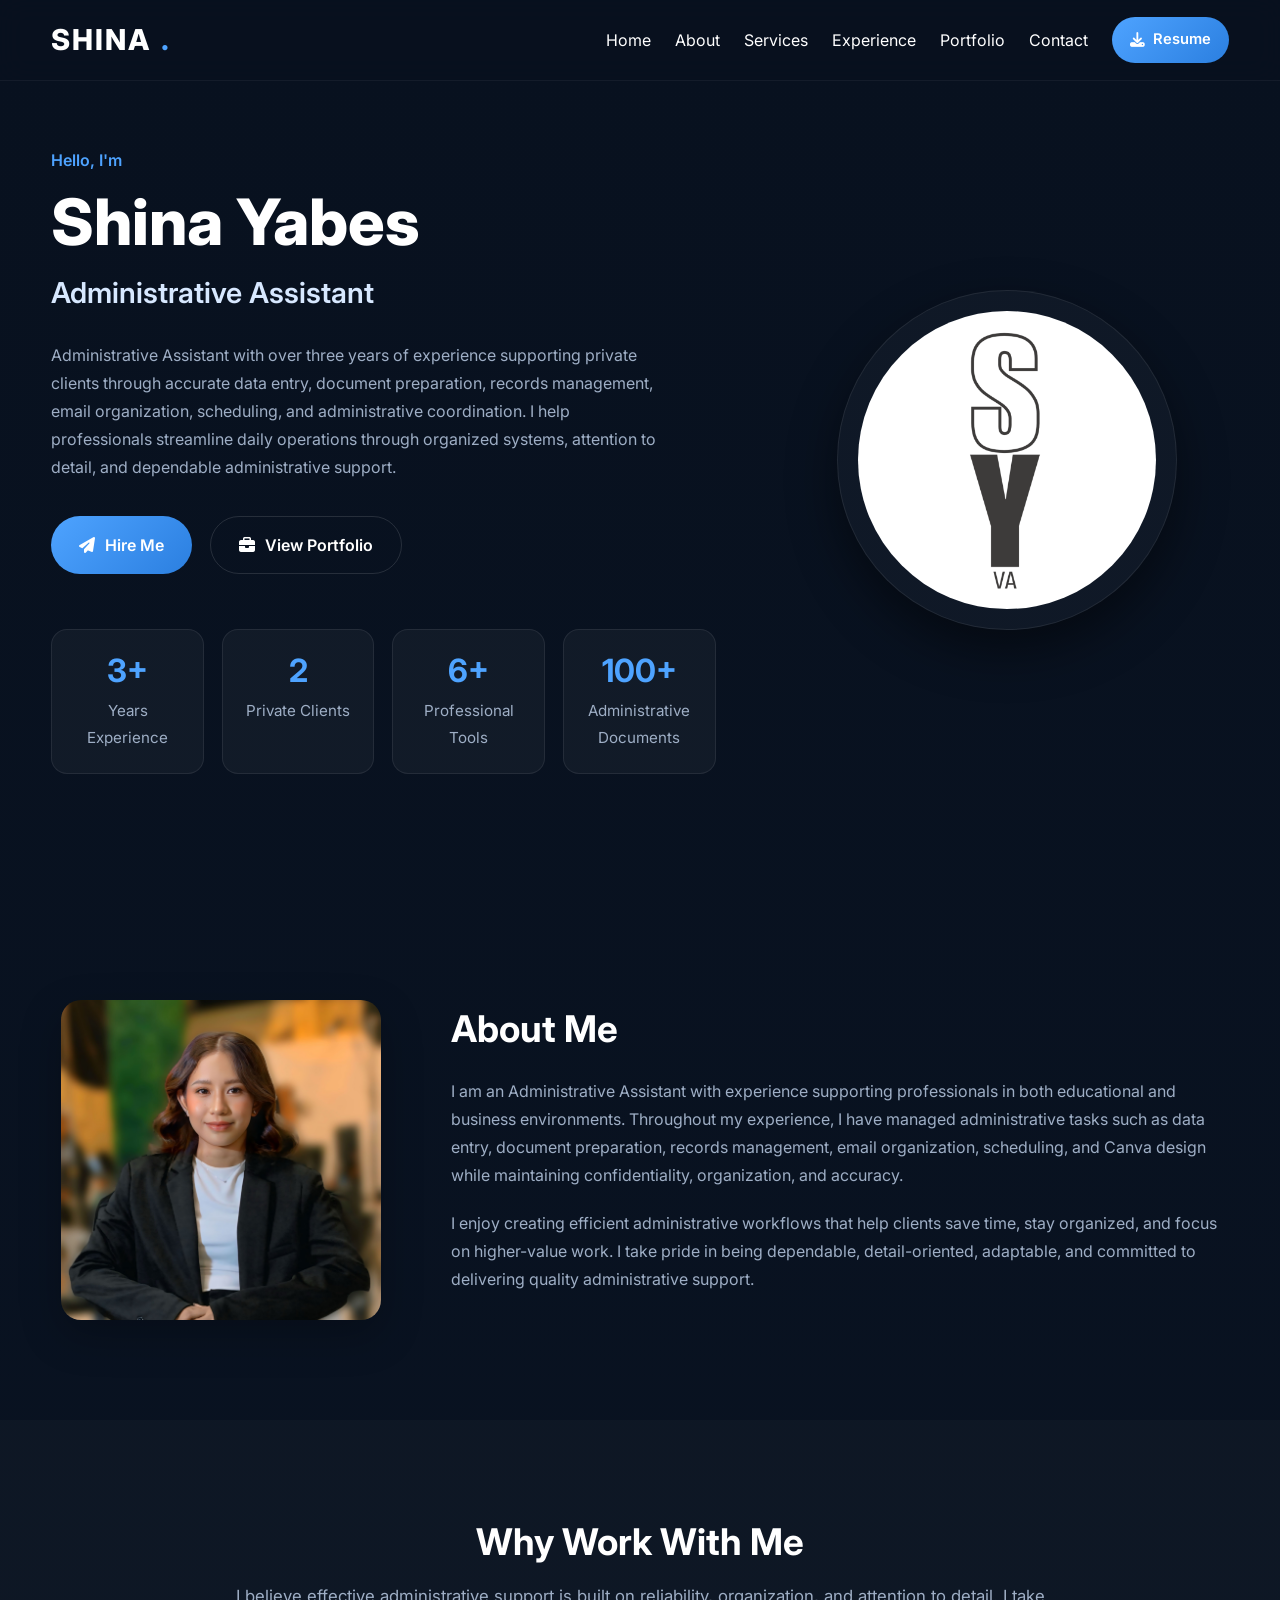
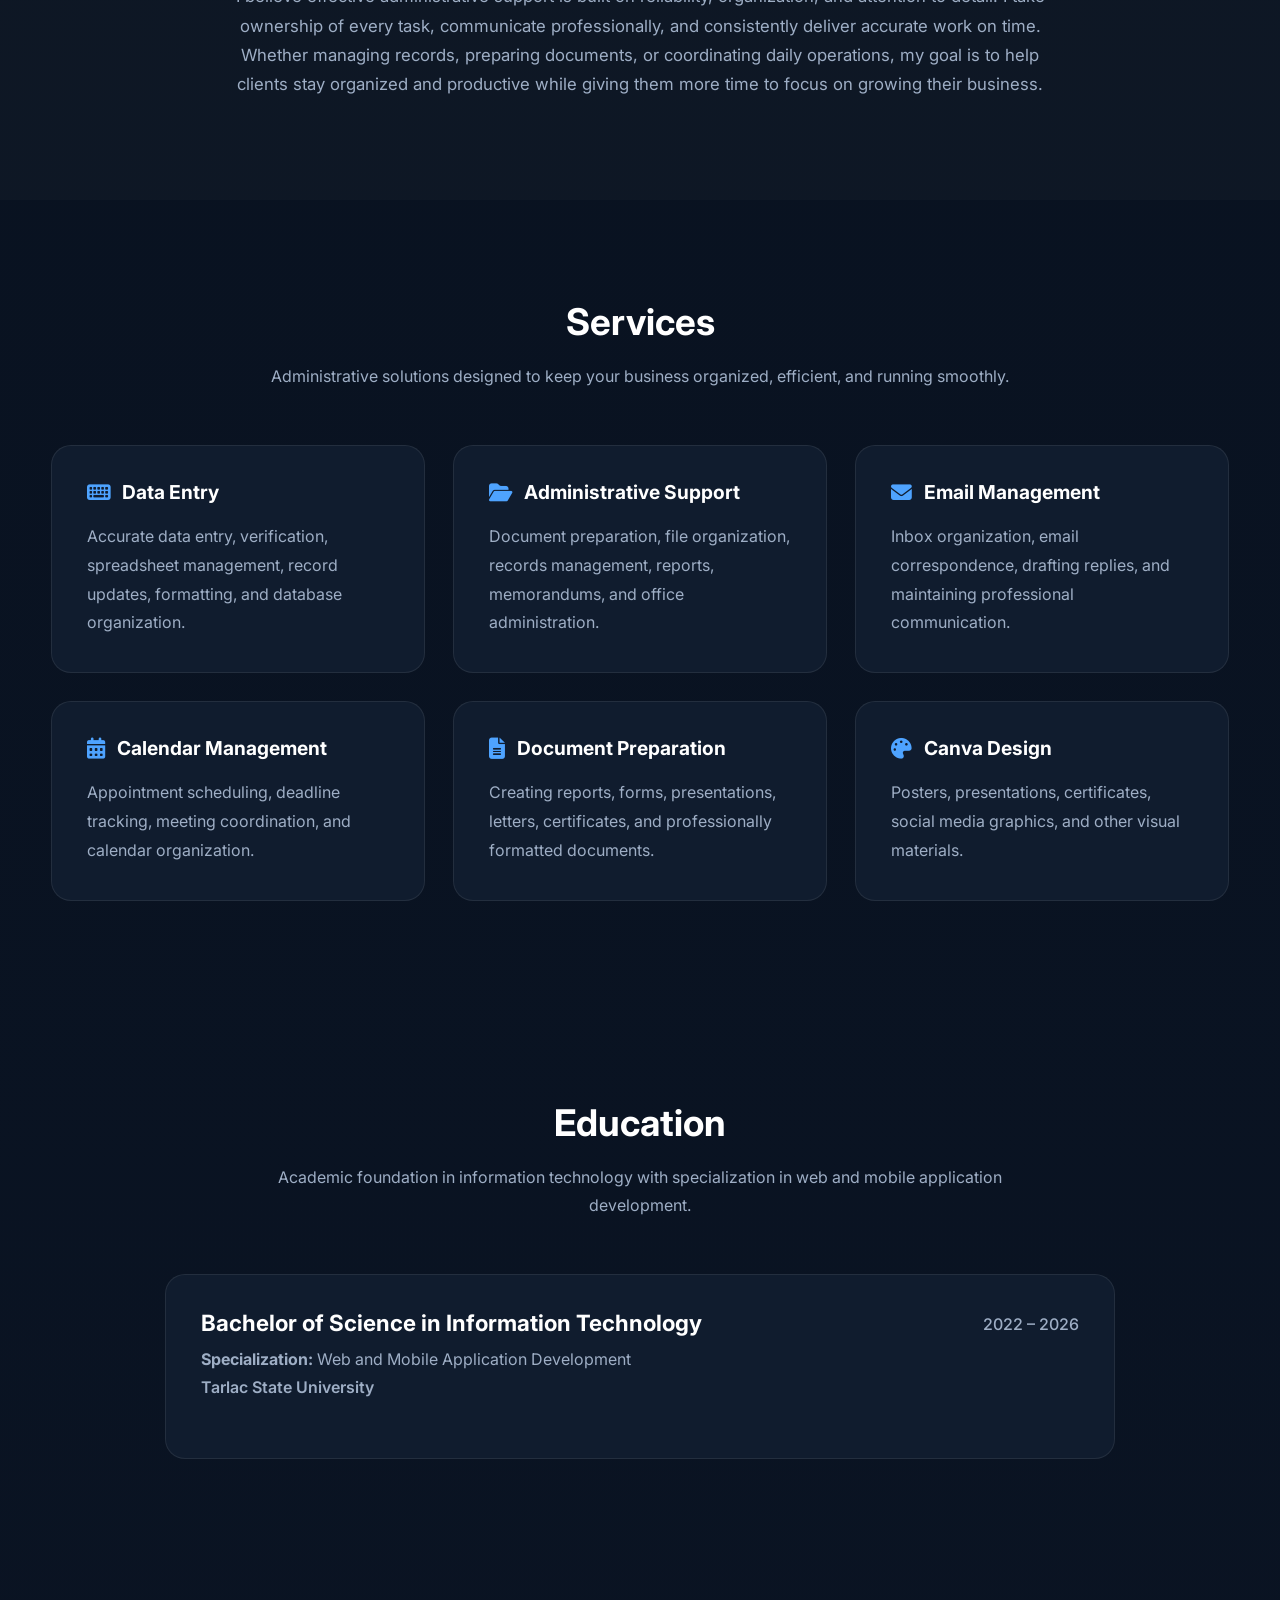
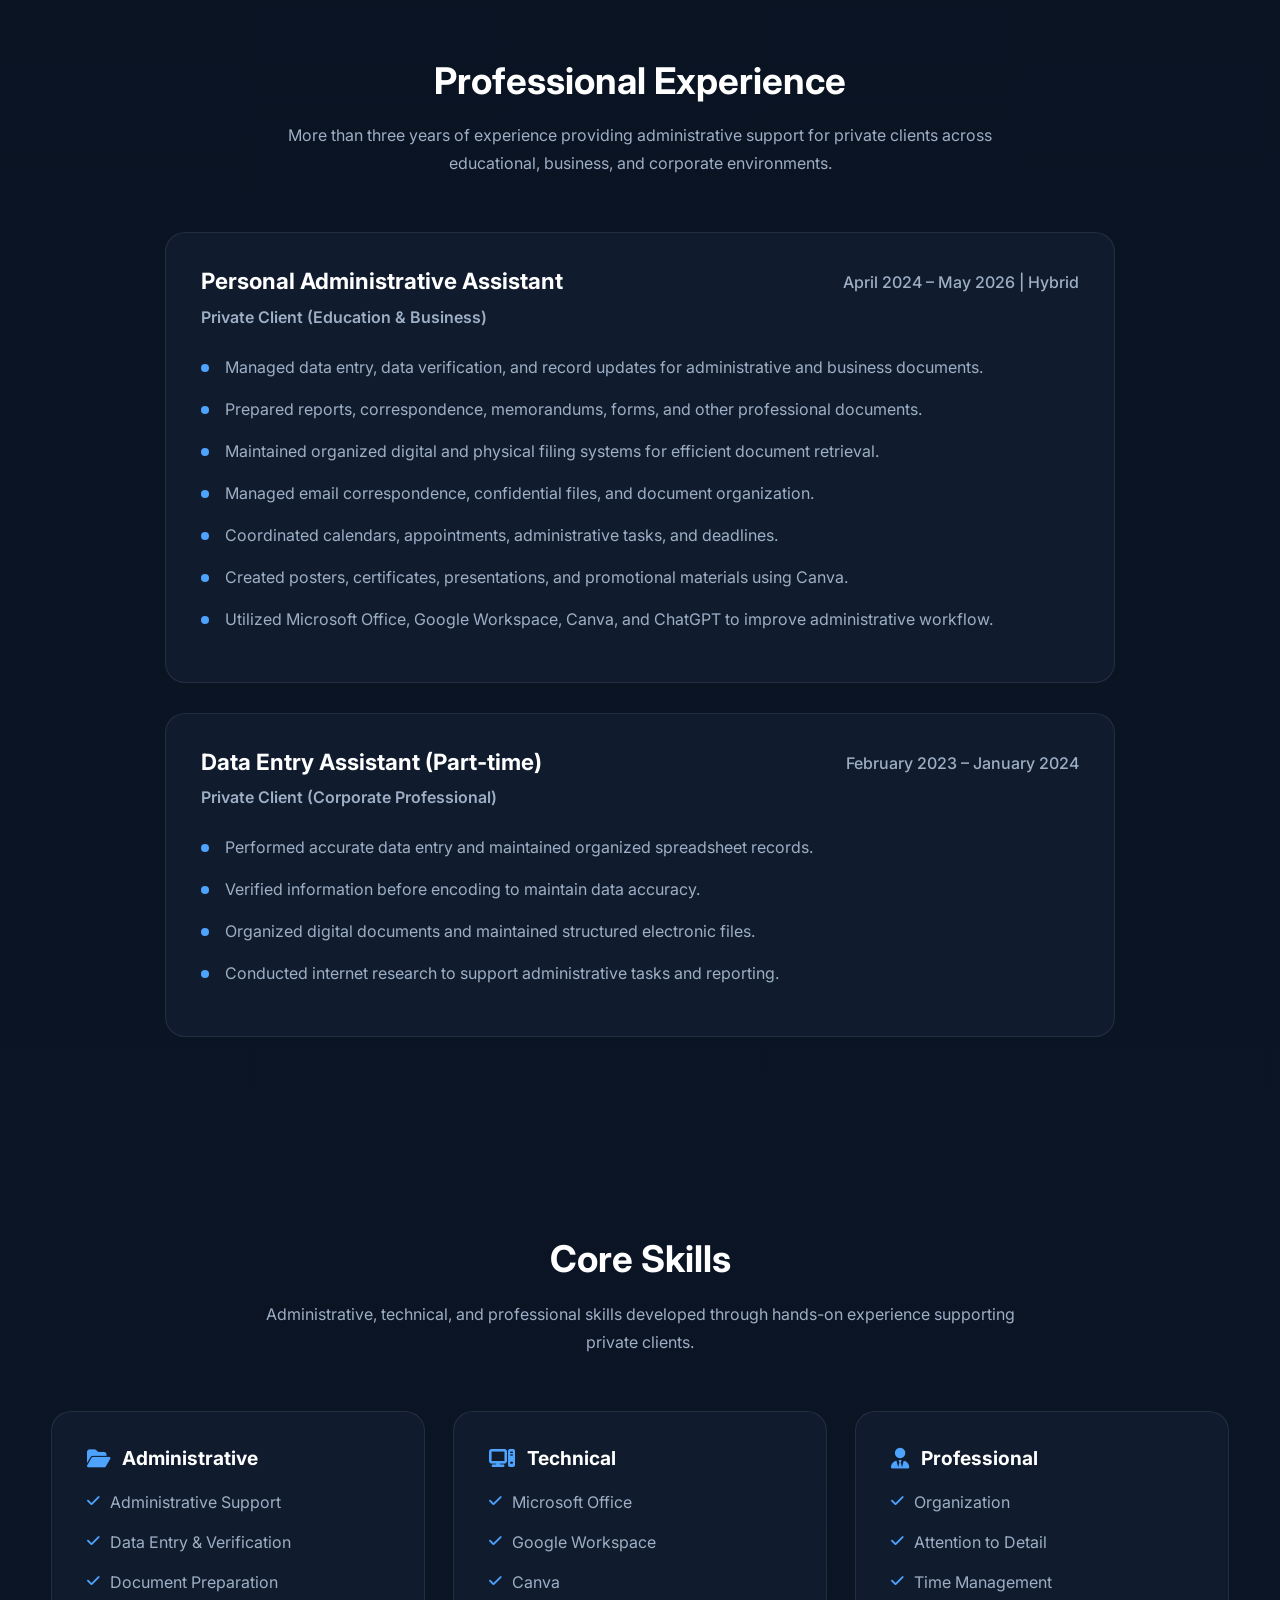
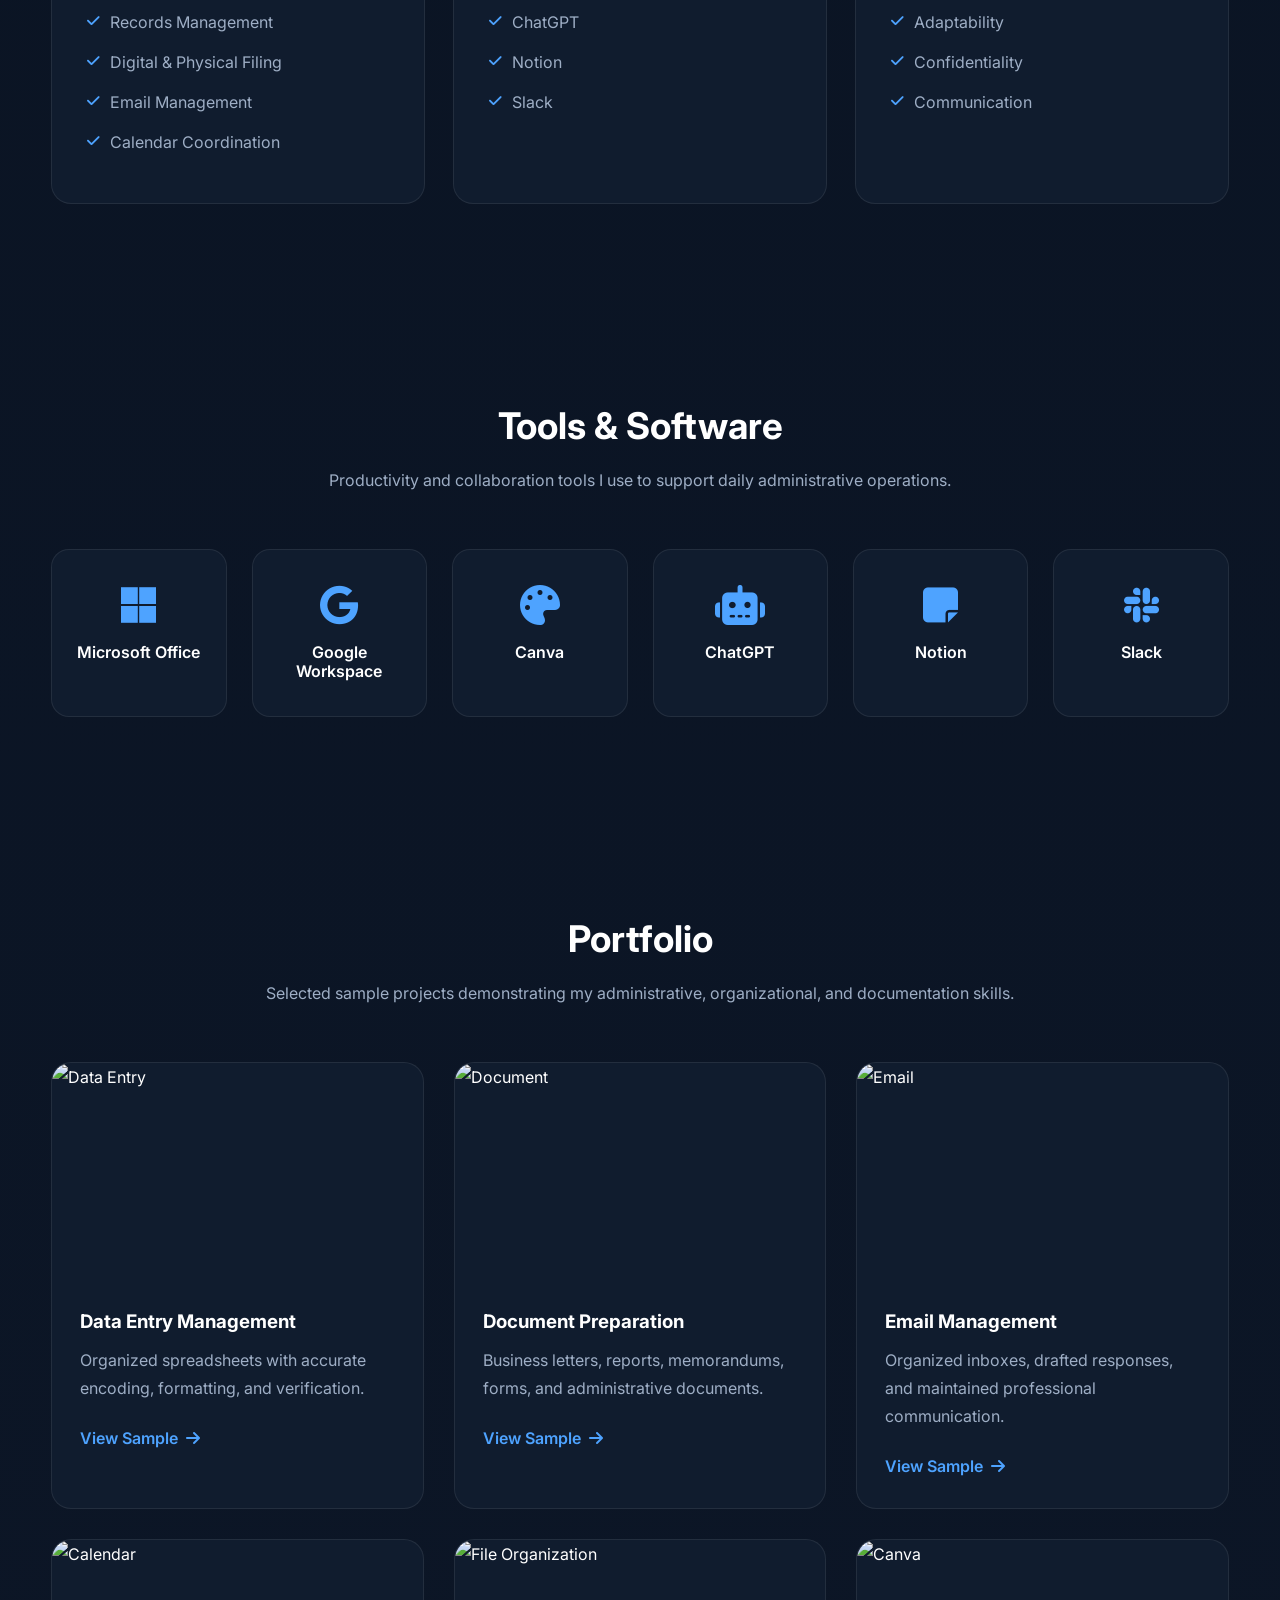
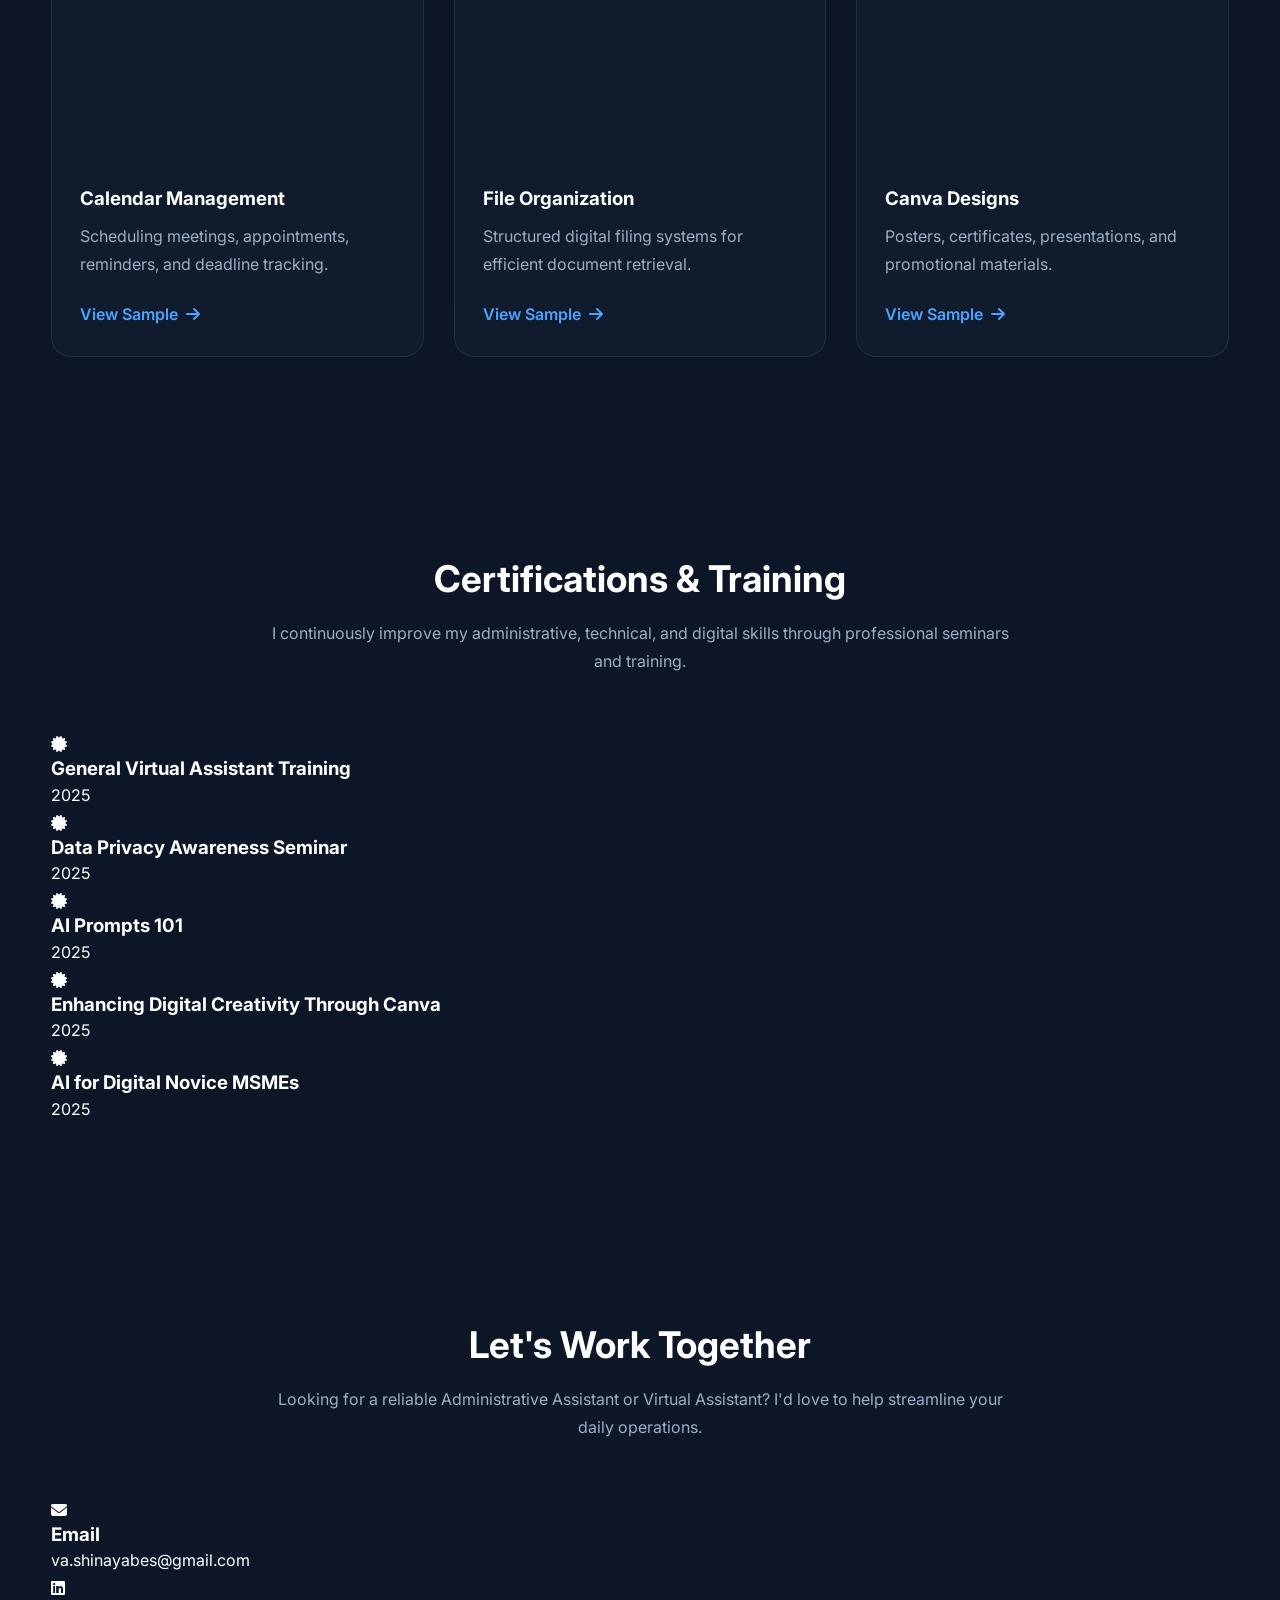
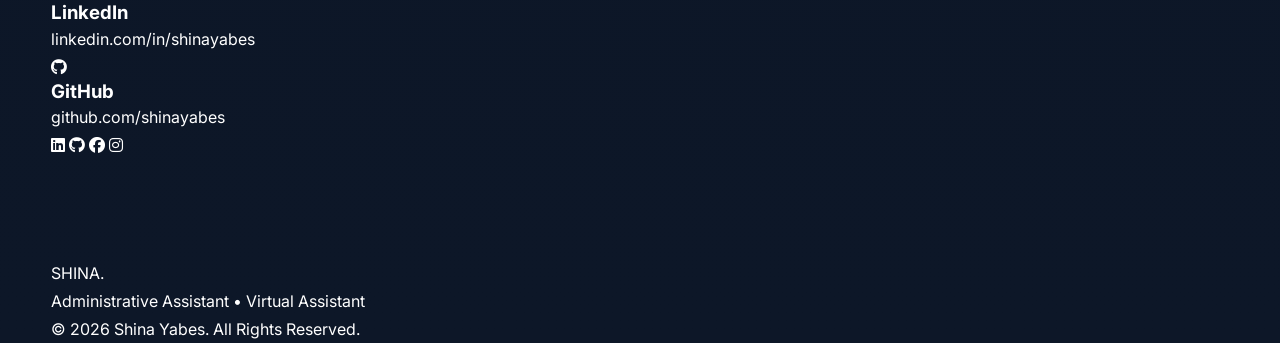
==== index.html @ aafbdff3 "Update index.html" ====
<!DOCTYPE html>
<html lang="en">

<head>

    <!--=================================
    META
    ==================================-->

    <meta charset="UTF-8">
    <meta name="viewport" content="width=device-width, initial-scale=1.0">

    <title>Shina Yabes | Virtual Assistant</title>

    <meta name="description"
        content="Professional Administrative Assistant and Virtual Assistant specializing in administrative support, data entry, document management, and office coordination.">

    <meta name="author" content="Shina Yabes">

    <meta name="keywords"
        content="Virtual Assistant, Administrative Assistant, Data Entry, Portfolio, Philippines">

    <!--=================================
    OPEN GRAPH
    ==================================-->

    <meta property="og:title" content="Shina Yabes | Administrative Assistant">
    <meta property="og:description" content="Professional Administrative Assistant Portfolio">
    <meta property="og:image" content="assets/images/Profile_Photo.JPG">
    <meta property="og:type" content="website">

    <!--=================================
    FAVICON
    ==================================-->

    <link rel="icon" type="image/png" href="assets/images/Logo.png">

    <!--=================================
    FONT AWESOME
    ==================================-->

    <link rel="stylesheet"
        href="https://cdnjs.cloudflare.com/ajax/libs/font-awesome/6.6.0/css/all.min.css">

    <!--=================================
    CSS
    ==================================-->

    <link rel="stylesheet" href="css/style.css">

</head>

<body>

    <!--=================================
    PRELOADER
    ==================================-->

    <div id="preloader"></div>

    <!--=================================
    SCROLL PROGRESS BAR
    ==================================-->

    <div id="progressBar"></div>

    <!--=================================
    HEADER
    ==================================-->

    <header>

        <nav>

<div class="logo">
    SHINA<span>.</span>
</div>

            <div class="nav-links">

                <a href="#home">Home</a>
                <a href="#about">About</a>
                <a href="#services">Services</a>
                <a href="#experience">Experience</a>
                <a href="#portfolio">Portfolio</a>
                <a href="#contact">Contact</a>

                <a href="assets/resume/Shina_Yabes_Resume.pdf"
               download
               class="resume-btn">

                <i class="fa-solid fa-download"></i>
                Resume

                </a>

            </div>

        </nav>

    </header>

    <!--=================================
    MAIN
    ==================================-->

    <main>

        <!--=================================
        HOME
        ==================================-->

        <section id="home" class="hero">

            <div class="container">

                <div class="hero-grid">

                    <div class="hero-content">

                        <p class="hero-intro">
                            Hello, I'm
                        </p>

                        <h1>Shina Yabes</h1>

                        <h3>

                            <span id="typing">

                            General Virtual Assistant

                            </span>

                        </h3>

                        <p class="hero-description">
                            Administrative Assistant with over three years of experience supporting private clients through accurate data entry, document preparation, records management, email organization, scheduling, and administrative coordination. I help professionals streamline daily operations through organized systems, attention to detail, and dependable administrative support.
                        </p>

                        <div class="hero-buttons">

                            <a href="#contact" class="btn btn-primary">
                                <i class="fa-solid fa-paper-plane"></i>
                                Hire Me
                            </a>

                            <a href="#portfolio" class="btn btn-outline">
                                <i class="fa-solid fa-briefcase"></i>
                                View Portfolio
                            </a>

                        </div>

                        <!--=================================
                        HERO STATS
                        ==================================-->

                        <div class="quick-facts mt-3">

                            <div class="fact">
                                <h2>3+</h2>
                                <p>Years Experience</p>
                            </div>

                            <div class="fact">
                                <h2>2</h2>
                                <p>Private Clients</p>
                            </div>

                            <div class="fact">
                                <h2>6+</h2>
                                <p>Professional Tools</p>
                            </div>

                            <div class="fact">
                                <h2>100+</h2>
                                <p>Administrative Documents</p>
                            </div>

                        </div>

                    </div>

                    <div class="hero-image">

                        <img
                        src="assets/images/Logo.png"
                        alt="Shina Logo">

                    </div>

                </div>

            </div>

        </section>

<!--=================================
ABOUT
==================================-->

<section id="about">

    <div class="container">

        <div class="about-grid">

            <div class="about-photo">
                <img src="assets/images/Portfolio_Photo.JPG" alt="Shina Profile">
            </div>

            <div class="about-content">

                <h2>About Me</h2>

                <p>
                    I am an Administrative Assistant with experience supporting professionals in both educational and business environments. Throughout my experience, I have managed administrative tasks such as data entry, document preparation, records management, email organization, scheduling, and Canva design while maintaining confidentiality, organization, and accuracy.
                </p>

                <p>
                    I enjoy creating efficient administrative workflows that help clients save time, stay organized, and focus on higher-value work. I take pride in being dependable, detail-oriented, adaptable, and committed to delivering quality administrative support.
                </p>

            </div>

        </div>

    </div>

</section>

<!--=================================
WHY HIRE ME
==================================-->

<section class="why-hire">

    <div class="container">

        <h2>Why Work With Me</h2>

        <div class="why-content">

            <p>
                I believe effective administrative support is built on reliability, organization, and attention to detail. I take ownership of every task, communicate professionally, and consistently deliver accurate work on time. Whether managing records, preparing documents, or coordinating daily operations, my goal is to help clients stay organized and productive while giving them more time to focus on growing their business.
            </p>

        </div>

    </div>

</section>

<!--=================================
SERVICES
==================================-->

<section id="services">

    <div class="container">

        <h2>Services</h2>

        <p class="section-description">
            Administrative solutions designed to keep your business organized, efficient, and running smoothly.
        </p>

        <div class="skills-grid">

            <article class="skill-card">
                <h3><i class="fa-solid fa-keyboard"></i> Data Entry</h3>
                <p>Accurate data entry, verification, spreadsheet management, record updates, formatting, and database organization.</p>
            </article>

            <article class="skill-card">
                <h3><i class="fa-solid fa-folder-open"></i> Administrative Support</h3>
                <p>Document preparation, file organization, records management, reports, memorandums, and office administration.</p>
            </article>

            <article class="skill-card">
                <h3><i class="fa-solid fa-envelope"></i> Email Management</h3>
                <p>Inbox organization, email correspondence, drafting replies, and maintaining professional communication.</p>
            </article>

            <article class="skill-card">
                <h3><i class="fa-solid fa-calendar-days"></i> Calendar Management</h3>
                <p>Appointment scheduling, deadline tracking, meeting coordination, and calendar organization.</p>
            </article>

            <article class="skill-card">
                <h3><i class="fa-solid fa-file-lines"></i> Document Preparation</h3>
                <p>Creating reports, forms, presentations, letters, certificates, and professionally formatted documents.</p>
            </article>

            <article class="skill-card">
                <h3><i class="fa-solid fa-palette"></i> Canva Design</h3>
                <p>Posters, presentations, certificates, social media graphics, and other visual materials.</p>
            </article>

        </div>

    </div>

</section>

<!--=================================
EDUCATION
==================================-->

<section id="education">

    <div class="container">

        <h2>Education</h2>

        <p class="section-description">
            Academic foundation in information technology with specialization in web and mobile application development.
        </p>

        <div class="timeline">

            <article class="timeline-card">

                <div class="timeline-header">

                    <div>

                        <h3>Bachelor of Science in Information Technology</h3>

                        <p><strong>Specialization:</strong> Web and Mobile Application Development</p>

                        <p class="company">Tarlac State University</p>

                    </div>

                    <span class="date">2022 – 2026</span>

                </div>

            </article>

        </div>

    </div>

</section>

<!--=================================
EXPERIENCE
==================================-->

<section id="experience">

    <div class="container">

        <h2>Professional Experience</h2>

        <p class="section-description">
            More than three years of experience providing administrative support for private clients across educational, business, and corporate environments.
        </p>

        <div class="timeline">

            <article class="timeline-card">

                <div class="timeline-header">

                    <div>
                        <h3>Personal Administrative Assistant</h3>
                        <p class="company">Private Client (Education & Business)</p>
                    </div>

                    <span class="date">April 2024 – May 2026 | Hybrid</span>

                </div>

                <ul>
                    <li>Managed data entry, data verification, and record updates for administrative and business documents.</li>
                    <li>Prepared reports, correspondence, memorandums, forms, and other professional documents.</li>
                    <li>Maintained organized digital and physical filing systems for efficient document retrieval.</li>
                    <li>Managed email correspondence, confidential files, and document organization.</li>
                    <li>Coordinated calendars, appointments, administrative tasks, and deadlines.</li>
                    <li>Created posters, certificates, presentations, and promotional materials using Canva.</li>
                    <li>Utilized Microsoft Office, Google Workspace, Canva, and ChatGPT to improve administrative workflow.</li>
                </ul>

            </article>

            <article class="timeline-card">

                <div class="timeline-header">

                    <div>
                        <h3>Data Entry Assistant (Part-time)</h3>
                        <p class="company">Private Client (Corporate Professional)</p>
                    </div>

                    <span class="date">February 2023 – January 2024</span>

                </div>

                <ul>
                    <li>Performed accurate data entry and maintained organized spreadsheet records.</li>
                    <li>Verified information before encoding to maintain data accuracy.</li>
                    <li>Organized digital documents and maintained structured electronic files.</li>
                    <li>Conducted internet research to support administrative tasks and reporting.</li>
                </ul>

            </article>

        </div>

    </div>

</section>

<!--=================================
CORE SKILLS
==================================-->

<section id="skills">

    <div class="container">

        <h2>Core Skills</h2>

        <p class="section-description">
            Administrative, technical, and professional skills developed through hands-on experience supporting private clients.
        </p>

        <div class="skills-grid">

            <article class="skill-card">

                <h3><i class="fa-solid fa-folder-open"></i> Administrative</h3>

                <ul>
                    <li><i class="fa-solid fa-check"></i> Administrative Support</li>
                    <li><i class="fa-solid fa-check"></i> Data Entry & Verification</li>
                    <li><i class="fa-solid fa-check"></i> Document Preparation</li>
                    <li><i class="fa-solid fa-check"></i> Records Management</li>
                    <li><i class="fa-solid fa-check"></i> Digital & Physical Filing</li>
                    <li><i class="fa-solid fa-check"></i> Email Management</li>
                    <li><i class="fa-solid fa-check"></i> Calendar Coordination</li>
                </ul>

            </article>

            <article class="skill-card">

                <h3><i class="fa-solid fa-computer"></i> Technical</h3>

                <ul>
                    <li><i class="fa-solid fa-check"></i> Microsoft Office</li>
                    <li><i class="fa-solid fa-check"></i> Google Workspace</li>
                    <li><i class="fa-solid fa-check"></i> Canva</li>
                    <li><i class="fa-solid fa-check"></i> ChatGPT</li>
                    <li><i class="fa-solid fa-check"></i> Notion</li>
                    <li><i class="fa-solid fa-check"></i> Slack</li>
                </ul>

            </article>

            <article class="skill-card">

                <h3><i class="fa-solid fa-user-tie"></i> Professional</h3>

                <ul>
                    <li><i class="fa-solid fa-check"></i> Organization</li>
                    <li><i class="fa-solid fa-check"></i> Attention to Detail</li>
                    <li><i class="fa-solid fa-check"></i> Time Management</li>
                    <li><i class="fa-solid fa-check"></i> Adaptability</li>
                    <li><i class="fa-solid fa-check"></i> Confidentiality</li>
                    <li><i class="fa-solid fa-check"></i> Communication</li>
                </ul>

            </article>

        </div>

    </div>

</section>

<!--=================================
TOOLS
==================================-->

<section id="tools">

    <div class="container">

        <h2>Tools & Software</h2>

        <p class="section-description">
            Productivity and collaboration tools I use to support daily administrative operations.
        </p>

        <div class="tools-grid">

            <div class="tool">
                <i class="fa-brands fa-microsoft"></i>
                <h4>Microsoft Office</h4>
            </div>

            <div class="tool">
                <i class="fa-brands fa-google"></i>
                <h4>Google Workspace</h4>
            </div>

            <div class="tool">
                <i class="fa-solid fa-palette"></i>
                <h4>Canva</h4>
            </div>

            <div class="tool">
                <i class="fa-solid fa-robot"></i>
                <h4>ChatGPT</h4>
            </div>

            <div class="tool">
                <i class="fa-solid fa-note-sticky"></i>
                <h4>Notion</h4>
            </div>

            <div class="tool">
                <i class="fa-brands fa-slack"></i>
                <h4>Slack</h4>
            </div>

        </div>

    </div>

</section>

<!--=================================
PORTFOLIO
==================================-->

<section id="portfolio">

    <div class="container">

        <h2>Portfolio</h2>

        <p class="section-description">
            Selected sample projects demonstrating my administrative, organizational, and documentation skills.
        </p>

        <div class="portfolio-grid">

            <article class="portfolio-card">

                <div class="portfolio-image">
                    <img src="assets/portfolio/data-entry.jpg" alt="Data Entry">
                </div>

                <div class="portfolio-content">
                    <h3>Data Entry Management</h3>
                    <p>Organized spreadsheets with accurate encoding, formatting, and verification.</p>

                    <a href="#">
                        View Sample
                        <i class="fa-solid fa-arrow-right"></i>
                    </a>
                </div>

            </article>

            <article class="portfolio-card">

                <div class="portfolio-image">
                    <img src="assets/portfolio/document.jpg" alt="Document">
                </div>

                <div class="portfolio-content">
                    <h3>Document Preparation</h3>
                    <p>Business letters, reports, memorandums, forms, and administrative documents.</p>

                    <a href="#">
                        View Sample
                        <i class="fa-solid fa-arrow-right"></i>
                    </a>
                </div>

            </article>

            <article class="portfolio-card">

                <div class="portfolio-image">
                    <img src="assets/portfolio/email.jpg" alt="Email">
                </div>

                <div class="portfolio-content">
                    <h3>Email Management</h3>
                    <p>Organized inboxes, drafted responses, and maintained professional communication.</p>

                    <a href="#">
                        View Sample
                        <i class="fa-solid fa-arrow-right"></i>
                    </a>
                </div>

            </article>

            <article class="portfolio-card">

                <div class="portfolio-image">
                    <img src="assets/portfolio/calendar.jpg" alt="Calendar">
                </div>

                <div class="portfolio-content">
                    <h3>Calendar Management</h3>
                    <p>Scheduling meetings, appointments, reminders, and deadline tracking.</p>

                    <a href="#">
                        View Sample
                        <i class="fa-solid fa-arrow-right"></i>
                    </a>
                </div>

            </article>

            <article class="portfolio-card">

                <div class="portfolio-image">
                    <img src="assets/portfolio/files.jpg" alt="File Organization">
                </div>

                <div class="portfolio-content">
                    <h3>File Organization</h3>
                    <p>Structured digital filing systems for efficient document retrieval.</p>

                    <a href="#">
                        View Sample
                        <i class="fa-solid fa-arrow-right"></i>
                    </a>
                </div>

            </article>

            <article class="portfolio-card">

                <div class="portfolio-image">
                    <img src="assets/portfolio/canva.jpg" alt="Canva">
                </div>

                <div class="portfolio-content">
                    <h3>Canva Designs</h3>
                    <p>Posters, certificates, presentations, and promotional materials.</p>

                    <a href="#">
                        View Sample
                        <i class="fa-solid fa-arrow-right"></i>
                    </a>
                </div>

            </article>

        </div>

    </div>

</section>

<!--=================================
CERTIFICATIONS
==================================-->

<section id="certifications">

    <div class="container">

        <h2>Certifications & Training</h2>

        <p class="section-description">
            I continuously improve my administrative, technical, and digital skills through professional seminars and training.
        </p>

        <div class="certificates-grid">

            <div class="certificate-card">
                <i class="fa-solid fa-certificate"></i>
                <h3>General Virtual Assistant Training</h3>
                <span>2025</span>
            </div>

            <div class="certificate-card">
                <i class="fa-solid fa-certificate"></i>
                <h3>Data Privacy Awareness Seminar</h3>
                <span>2025</span>
            </div>

            <div class="certificate-card">
                <i class="fa-solid fa-certificate"></i>
                <h3>AI Prompts 101</h3>
                <span>2025</span>
            </div>

            <div class="certificate-card">
                <i class="fa-solid fa-certificate"></i>
                <h3>Enhancing Digital Creativity Through Canva</h3>
                <span>2025</span>
            </div>

            <div class="certificate-card">
                <i class="fa-solid fa-certificate"></i>
                <h3>AI for Digital Novice MSMEs</h3>
                <span>2025</span>
            </div>

        </div>

    </div>

</section>

<!--=================================
CONTACT
==================================-->

<section id="contact">

    <div class="container">

        <h2>Let's Work Together</h2>

        <p class="section-description">
            Looking for a reliable Administrative Assistant or Virtual Assistant? I'd love to help streamline your daily operations.
        </p>

        <div class="contact-wrapper">

            <div class="contact-card">
                <i class="fa-solid fa-envelope"></i>
                <h3>Email</h3>

                <a href="mailto:va.shinayabes@gmail.com">
                    va.shinayabes@gmail.com
                </a>
            </div>

            <div class="contact-card">
                <i class="fa-brands fa-linkedin"></i>
                <h3>LinkedIn</h3>

                <a href="https://linkedin.com/in/shinayabes" target="_blank">
                    linkedin.com/in/shinayabes
                </a>
            </div>

            <div class="contact-card">
                <i class="fa-brands fa-github"></i>
                <h3>GitHub</h3>

                <a href="https://github.com/shinayabes" target="_blank">
                    github.com/shinayabes
                </a>
            </div>

        </div>

        <div class="social-links">

            <a href="https://linkedin.com/in/shinayabes" target="_blank">
                <i class="fab fa-linkedin"></i>
            </a>

            <a href="https://github.com/shinayabes" target="_blank">
                <i class="fab fa-github"></i>
            </a>

            <a href="https://facebook.com/" target="_blank">
                <i class="fab fa-facebook"></i>
            </a>

            <a href="https://instagram.com/" target="_blank">
                <i class="fab fa-instagram"></i>
            </a>

        </div>

    </div>

</section>

</main>

<!--=================================
BACK TO TOP
==================================-->

<button id="backToTop">
    <i class="fa-solid fa-arrow-up"></i>
</button>

<!--=================================
FOOTER
==================================-->

<footer>

    <div class="container">

        <div class="footer-logo">
            SHINA<span>.</span>
        </div>

        <p>Administrative Assistant • Virtual Assistant</p>

        <p>© 2026 Shina Yabes. All Rights Reserved.</p>

    </div>

</footer>

<!--=================================
JAVASCRIPT
==================================-->

<script src="js/script.js"></script>

</body>
</html>
---- css/style.css ----
/*==================================================
SHINA YABES PORTFOLIO
style.css
==================================================*/

/*==================================================
GOOGLE FONT
==================================================*/

@import url("https://fonts.googleapis.com/css2?family=Inter:wght@300;400;500;600;700;800;900&display=swap");

/*==================================================
ROOT
==================================================*/

:root{
    --bg:#08111f;
    --surface:#101c2e;
    --surface-2:#16253d;

    --primary:#4ea3ff;
    --primary-dark:#2b7fe0;

    --text:#fff;
    --muted:#9eaec5;
    --border:rgba(255,255,255,.08);

    --shadow:0 15px 40px rgba(0,0,0,.25);
    --radius:18px;
    --transition:.35s ease;

    --max-width:1180px;
}

/*==================================================
RESET
==================================================*/

*{
    margin:0;
    padding:0;
    box-sizing:border-box;
}

html{
    scroll-behavior:smooth;
}

body{
    font-family:"Inter",sans-serif;
    background:linear-gradient(180deg,#08111f,#0d1728);
    color:var(--text);
    line-height:1.75;
    overflow-x:hidden;
}

img{
    display:block;
    max-width:100%;
}

a{
    color:inherit;
    text-decoration:none;
}

ul{
    list-style:none;
}

.container{
    width:min(92%,var(--max-width));
    margin:auto;
}

section{
    padding:100px 0;
}

h1,
h2,
h3,
h4{
    line-height:1.2;
}

h2{
    margin-bottom:18px;
    font-size:2.3rem;
    text-align:center;
}

.section-description{
    max-width:760px;
    margin:0 auto 55px;
    color:var(--muted);
    text-align:center;
}

/*==================================================
PRELOADER
==================================================*/

#preloader{
    position:fixed;
    inset:0;
    display:flex;
    justify-content:center;
    align-items:center;
    background:#08111f;
    z-index:9999;
    transition:.5s;
}

#preloader::after{
    content:"";
    width:55px;
    height:55px;
    border:4px solid rgba(255,255,255,.12);
    border-top:4px solid var(--primary);
    border-radius:50%;
    animation:spin .9s linear infinite;
}

@keyframes spin{
    to{
        transform:rotate(360deg);
    }
}

/*==================================================
SCROLL PROGRESS BAR
==================================================*/

#progressBar{
    position:fixed;
    top:0;
    left:0;
    width:0;
    height:4px;
    background:#5db7ff;
    z-index:99999;
}

/*==================================================
HEADER
==================================================*/

header{
    position:fixed;
    top:0;
    width:100%;
    background:rgba(8,17,31,.75);
    backdrop-filter:blur(14px);
    border-bottom:1px solid rgba(255,255,255,.05);
    z-index:1000;
}

nav{
    width:min(92%,1180px);
    height:80px;
    margin:auto;
    display:flex;
    justify-content:space-between;
    align-items:center;
}

/*==============================
LOGO
==============================*/

.logo{
    display:flex;
    align-items:center;
    gap:10px;
    flex-shrink:0;
    font-size:1.8rem;
    font-weight:800;
    letter-spacing:2px;
}

.logo-img{
    display:block;
    width:38px;
    height:38px;
    min-width:38px;
    max-width:38px;
    object-fit:contain;
}

.logo span{
    color:var(--primary);
}

.nav-links{
    display:flex;
    align-items:center;
    gap:24px;
}

}

.nav-links a{
    color:var(--muted);
    font-weight:500;
    transition:var(--transition);
}

.nav-links a:hover{
    color:#fff;
}

/*==============================
NAV RESUME BUTTON
==============================*/

.resume-btn{

    display:flex;

    align-items:center;

    gap:8px;

    padding:10px 18px;

    border-radius:30px;

    background:linear-gradient(135deg,#4ea3ff,#2b7fe0);

    color:#fff;

    font-size:.92rem;

    font-weight:600;

    transition:var(--transition);

}

.resume-btn:hover{

    transform:translateY(-2px);

    box-shadow:0 10px 22px rgba(78,163,255,.25);

}

/*==================================================
BUTTONS
==================================================*/

.btn{
    display:inline-flex;
    align-items:center;
    gap:10px;
    padding:14px 28px;
    border-radius:50px;
    font-weight:600;
    transition:var(--transition);
}

.btn-primary{
    background:linear-gradient(135deg,#4ea3ff,#2b7fe0);
    color:#fff;
}

.btn-primary:hover{
    transform:translateY(-3px);
    box-shadow:0 15px 30px rgba(78,163,255,.35);
}

.btn-outline{
    border:1px solid rgba(255,255,255,.12);
}

.btn-outline:hover{
    background:#fff;
    color:#08111f;
}

/*==================================================
HERO
==================================================*/

.hero{
    min-height:100vh;
    display:flex;
    align-items:center;
    padding-top:120px;
}

.hero-grid{
    display:grid;
    grid-template-columns:1.2fr .8fr;
    gap:70px;
    align-items:center;
}

.hero-intro{
    margin-bottom:10px;
    color:var(--primary);
    font-weight:600;
}

.hero h1{
    margin-bottom:15px;
    font-size:4rem;
    font-weight:800;
}

.hero h3{
    font-size:1.8rem;
    font-weight:600;
    color:#d7e8ff;
    margin-bottom:25px;
    min-height:40px;
}

.hero-description{
    max-width:620px;
    margin-bottom:35px;
    color:var(--muted);
}

.hero-buttons{
    display:flex;
    flex-wrap:wrap;
    gap:18px;
}

/*==================================================
HERO IMAGE
==================================================*/

.hero-image{
    display:flex;
    justify-content:center;
}

.hero-image img{
    width:340px;
    aspect-ratio:1;
    object-fit:contain;
    border-radius:50%;
    padding:20px;
    background:rgba(255,255,255,.03);
    border:1px solid var(--border);
    box-shadow:0 20px 50px rgba(0,0,0,.45);
    transition:var(--transition);
}

.hero-image img:hover{
    transform:translateY(-8px);
}

/*==================================================
HERO STATS
==================================================*/

.quick-facts{
    display:grid;
    grid-template-columns:repeat(4,1fr);
    gap:18px;
    margin-top:55px;
}

.fact{
    padding:22px;
    text-align:center;
    background:rgba(255,255,255,.04);
    border:1px solid var(--border);
    border-radius:16px;
    transition:var(--transition);
}

.fact:hover{
    transform:translateY(-6px);
    border-color:var(--primary);
}

.fact h2{
    margin-bottom:8px;
    font-size:2rem;
    color:var(--primary);
}

.fact p{
    font-size:.95rem;
    color:var(--muted);
}

/*==================================================
ABOUT
==================================================*/

.about-grid{
    display:grid;
    grid-template-columns:340px 1fr;
    gap:60px;
    align-items:center;
}

.about-photo{
    display:flex;
    justify-content:center;
}

.about-photo img{
    width:320px;
    aspect-ratio:1;
    object-fit:cover;
    border-radius:20px;
    box-shadow:var(--shadow);
}

.about-content h2{
    text-align:left;
    margin-bottom:25px;
}

.about-content p{
    margin-bottom:20px;
    color:var(--muted);
}

/*==================================================
WHY HIRE
==================================================*/

.why-hire{
    background:rgba(255,255,255,.02);
}

.why-content{
    max-width:850px;
    margin:auto;
    text-align:center;
}

.why-content p{
    color:var(--muted);
    font-size:1.05rem;
}

/*==================================================
SERVICES
==================================================*/

.skills-grid{
    display:grid;
    grid-template-columns:repeat(3,1fr);
    gap:28px;
}

.skill-card{
    padding:35px;
    background:var(--surface);
    border:1px solid var(--border);
    border-radius:20px;
    transition:var(--transition);
}

.skill-card:hover{
    transform:translateY(-10px);
    border-color:var(--primary);
    box-shadow:var(--shadow);
}

.skill-card h3{
    display:flex;
    align-items:center;
    gap:12px;
    margin-bottom:18px;
    font-size:1.2rem;
}

.skill-card h3 i{
    color:var(--primary);
    font-size:1.3rem;
}

.skill-card p{
    color:var(--muted);
    line-height:1.8;
}

.skill-card ul{
    margin-top:15px;
}

.skill-card li{
    display:flex;
    align-items:center;
    gap:10px;
    margin-bottom:12px;
    color:var(--muted);
}

.skill-card li i{
    color:var(--primary);
    font-size:.9rem;
}

/*==================================================
EDUCATION & EXPERIENCE
==================================================*/

.timeline{
    display:flex;
    flex-direction:column;
    gap:30px;
    max-width:950px;
    margin:auto;
}

.timeline-card{
    padding:35px;
    background:var(--surface);
    border:1px solid var(--border);
    border-radius:20px;
    transition:var(--transition);
}

.timeline-card:hover{
    transform:translateY(-8px);
    border-color:var(--primary);
    box-shadow:var(--shadow);
}

.timeline-header{
    display:flex;
    justify-content:space-between;
    align-items:flex-start;
    flex-wrap:wrap;
    gap:20px;
    margin-bottom:22px;
}

.timeline-header h3{
    margin-bottom:8px;
    font-size:1.4rem;
}

.company{
    color:var(--primary);
    font-weight:600;
}

.date{
    color:var(--muted);
    font-weight:500;
    white-space:nowrap;
}

.timeline-card p{
    color:var(--muted);
}

.timeline-card ul{
    margin-top:20px;
}

.timeline-card li{
    position:relative;
    margin-bottom:14px;
    padding-left:24px;
    color:var(--muted);
}

.timeline-card li::before{
    content:"";
    position:absolute;
    left:0;
    top:11px;
    width:8px;
    height:8px;
    background:var(--primary);
    border-radius:50%;
}

/*==================================================
TOOLS
==================================================*/

.tools-grid{
    display:grid;
    grid-template-columns:repeat(auto-fit,minmax(170px,1fr));
    gap:25px;
}

.tool{
    padding:35px 20px;
    text-align:center;
    background:var(--surface);
    border:1px solid var(--border);
    border-radius:18px;
    transition:var(--transition);
}

.tool:hover{
    transform:translateY(-8px);
    border-color:var(--primary);
    box-shadow:var(--shadow);
}

.tool i{
    margin-bottom:18px;
    font-size:2.5rem;
    color:var(--primary);
}

.tool h4{
    font-size:1rem;
    font-weight:600;
}

/*==================================================
PORTFOLIO
==================================================*/

.portfolio-grid{
    display:grid;
    grid-template-columns:repeat(auto-fit,minmax(320px,1fr));
    gap:30px;
}

.portfolio-card{
    overflow:hidden;
    background:var(--surface);
    border:1px solid var(--border);
    border-radius:20px;
    transition:var(--transition);
}

.portfolio-card:hover{
    transform:translateY(-10px);
    border-color:var(--primary);
    box-shadow:var(--shadow);
}

.portfolio-image{
    height:220px;
    overflow:hidden;
}

.portfolio-image img{
    width:100%;
    height:100%;
    object-fit:cover;
    transition:.6s;
}

.portfolio-card:hover .portfolio-image img{
    transform:scale(1.08);
}

.portfolio-content{
    padding:28px;
}

.portfolio-content h3{
    margin-bottom:12px;
}

.portfolio-content p{
    margin-bottom:22px;
    color:var(--muted);
}

.portfolio-content a{
    display:inline-flex;
    align-items:center;
    gap:8px;
    color:var(--primary);
    font-weight:600;
    transition:var(--transition);
}

.portfolio-content a:hover{
    gap:14px;
}

/*==================================================
SECTION SPACING
==================================================*/

#education,
#experience,
#skills,
#tools,
#portfolio{
    scroll-margin-top:100px;
}
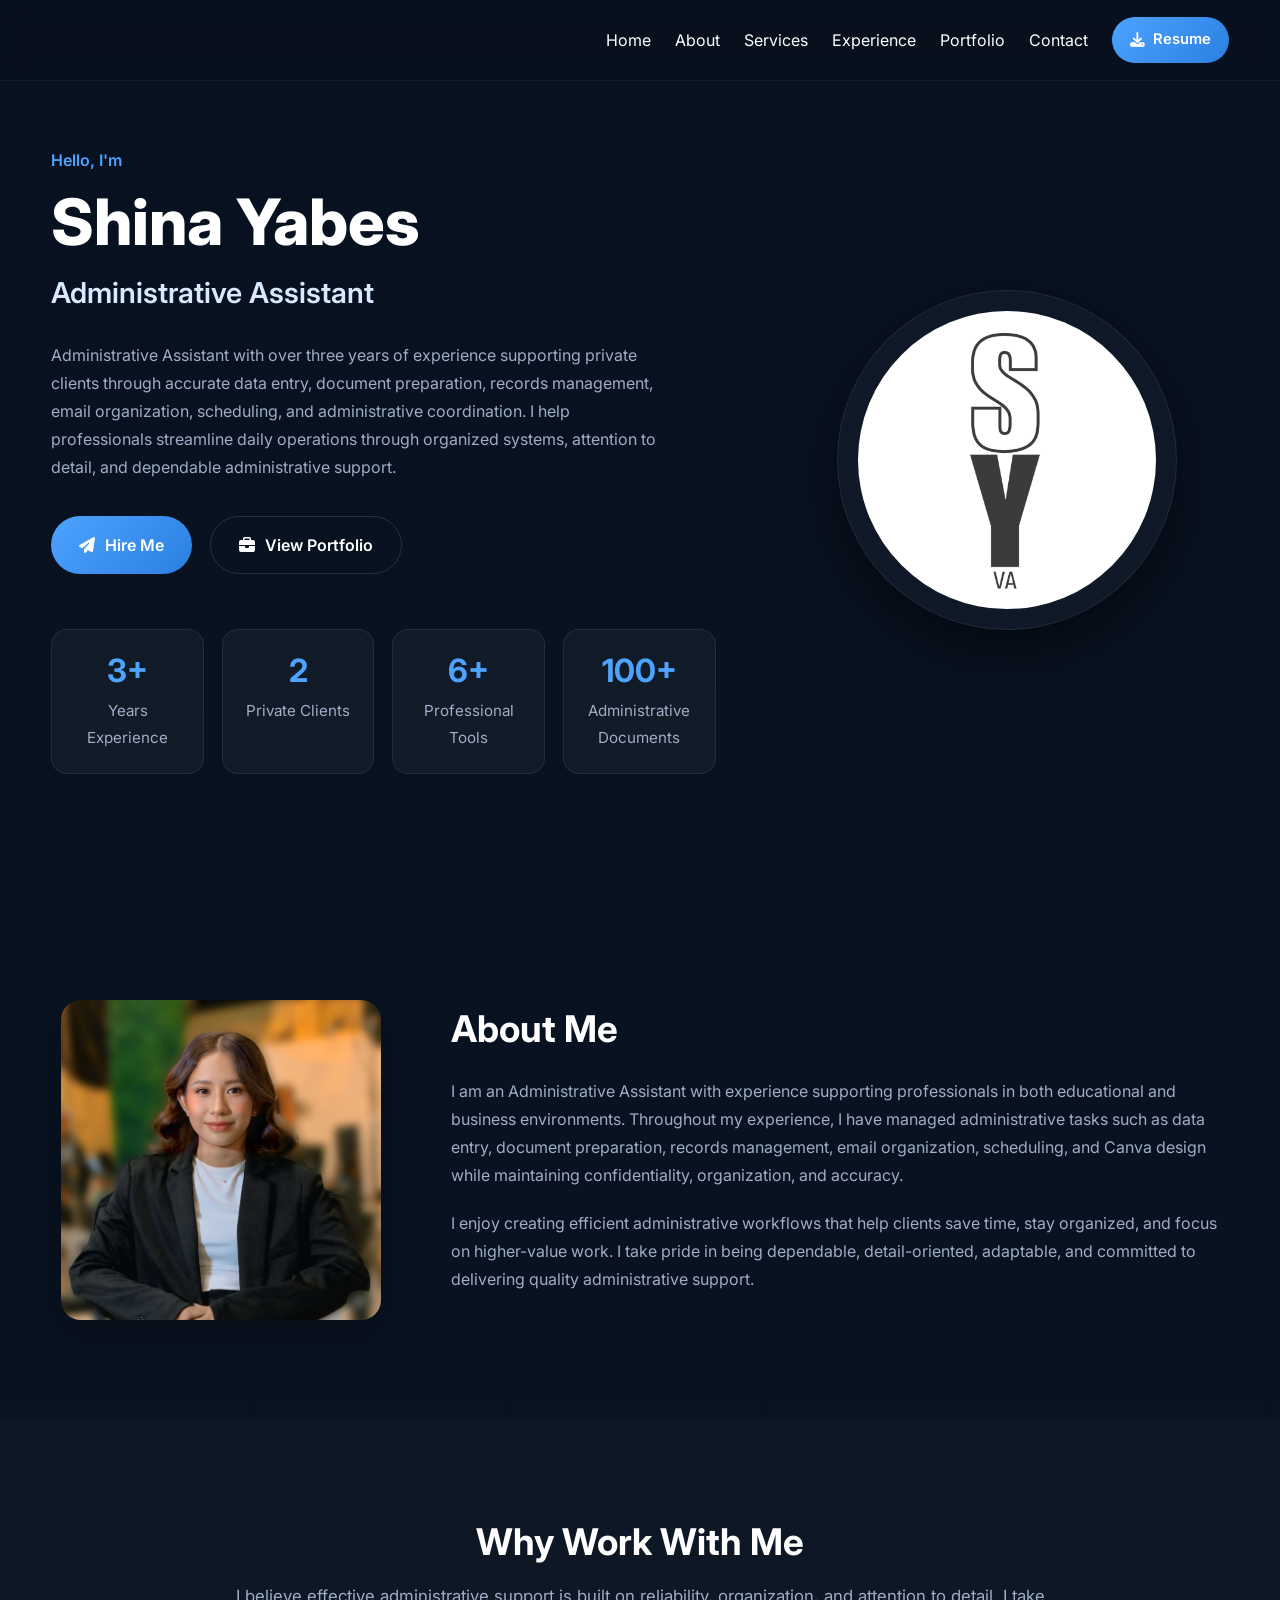
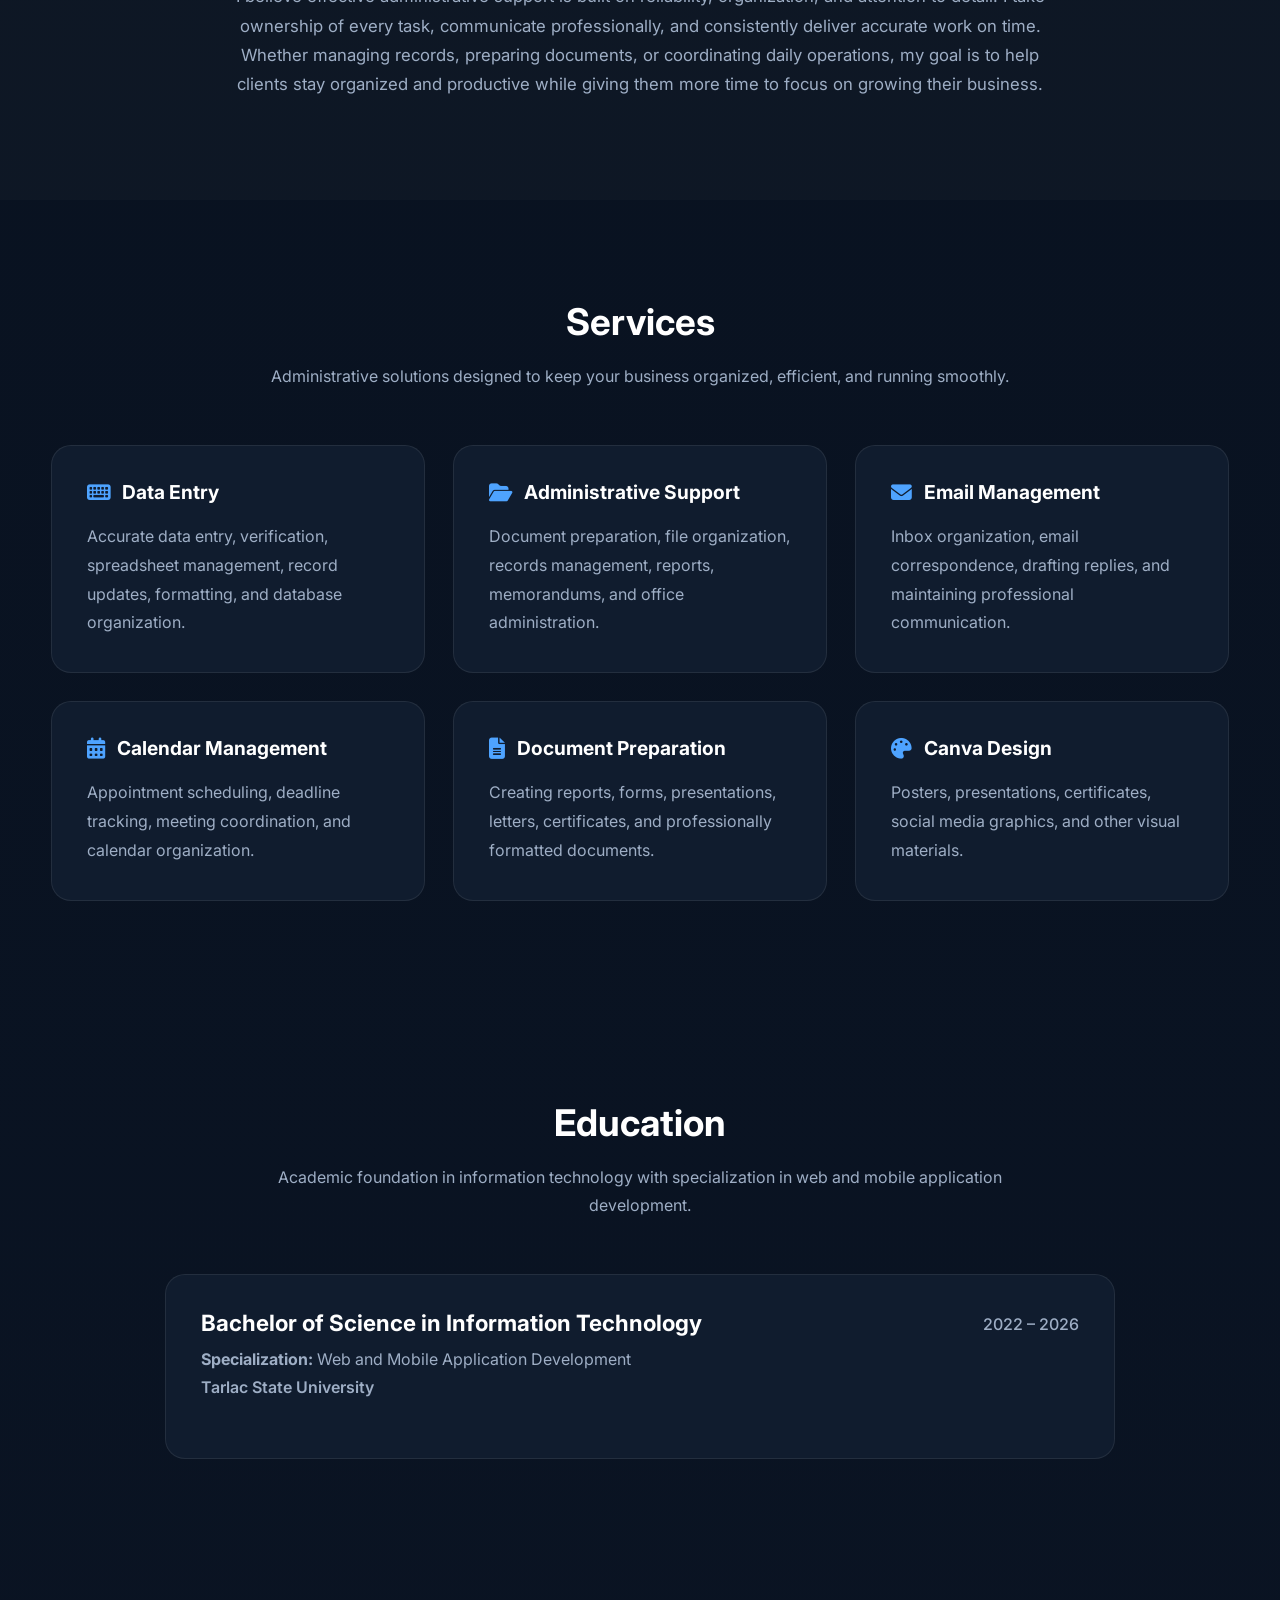
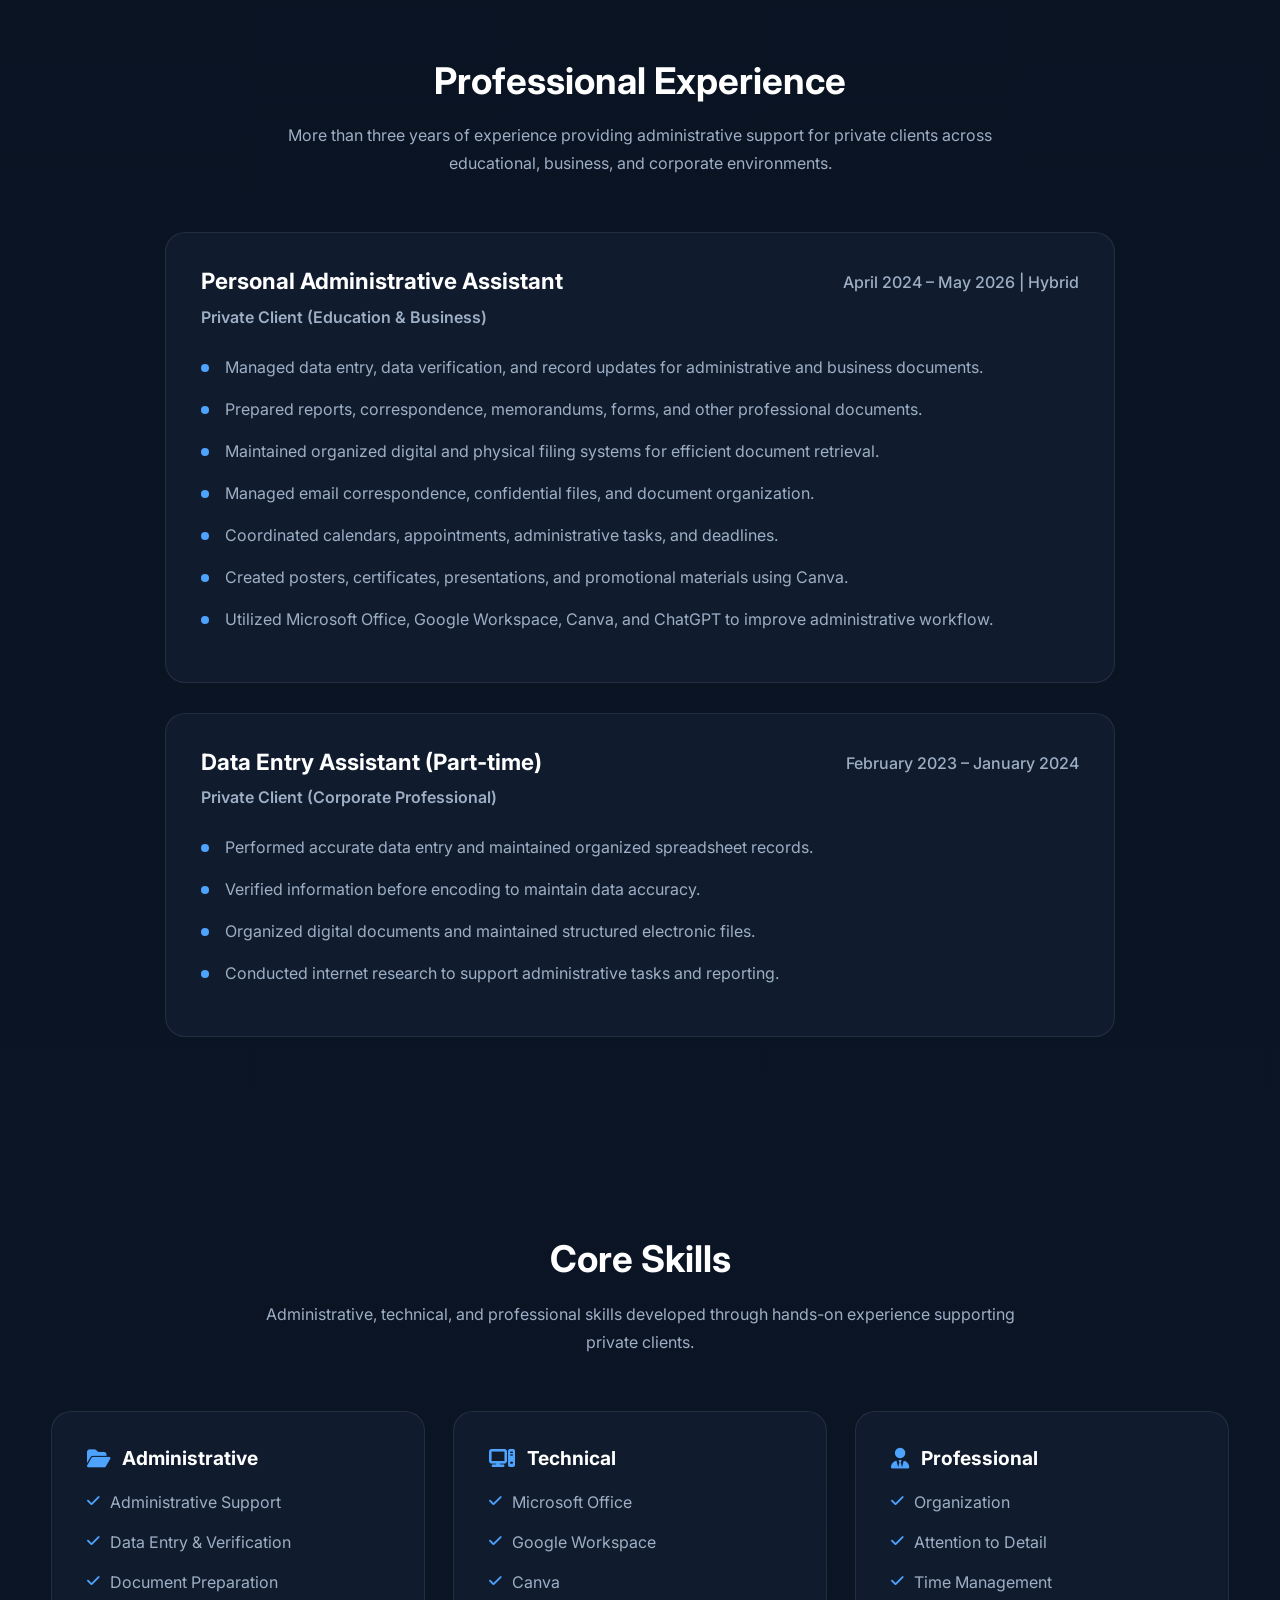
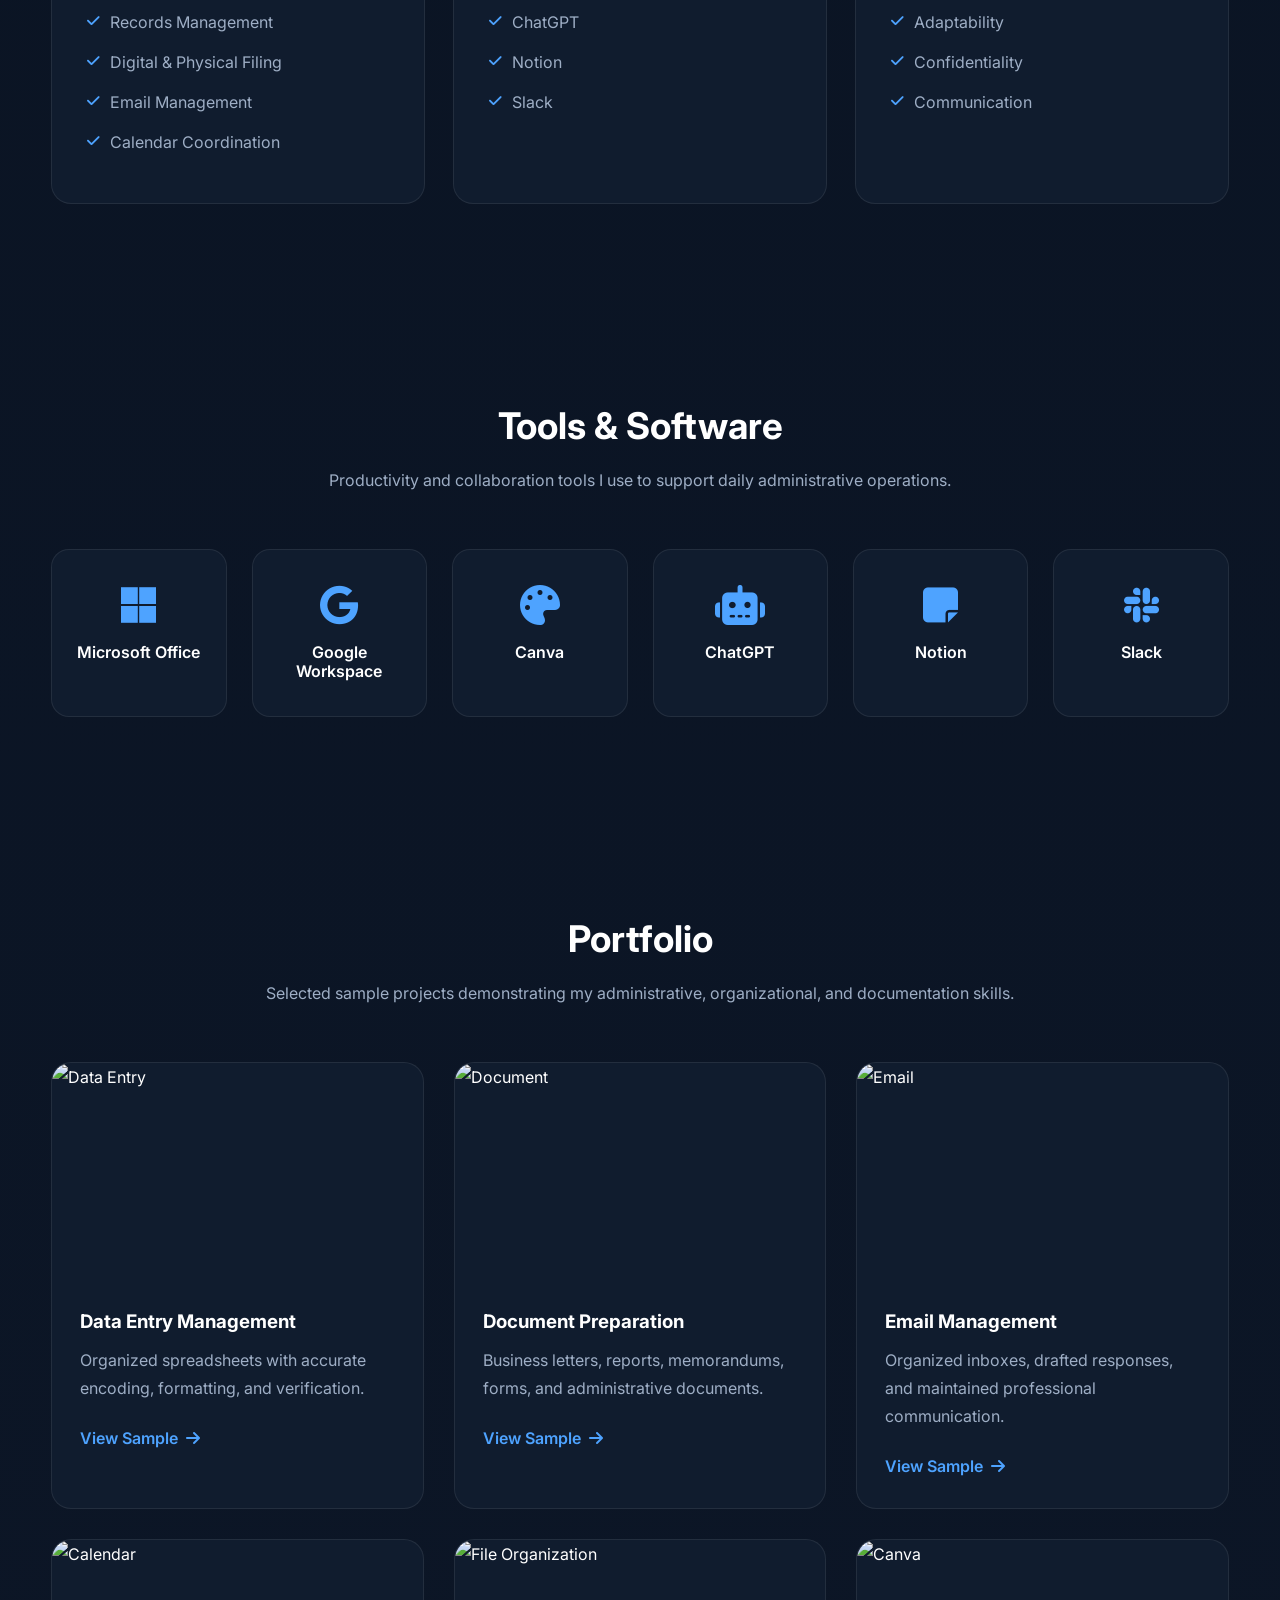
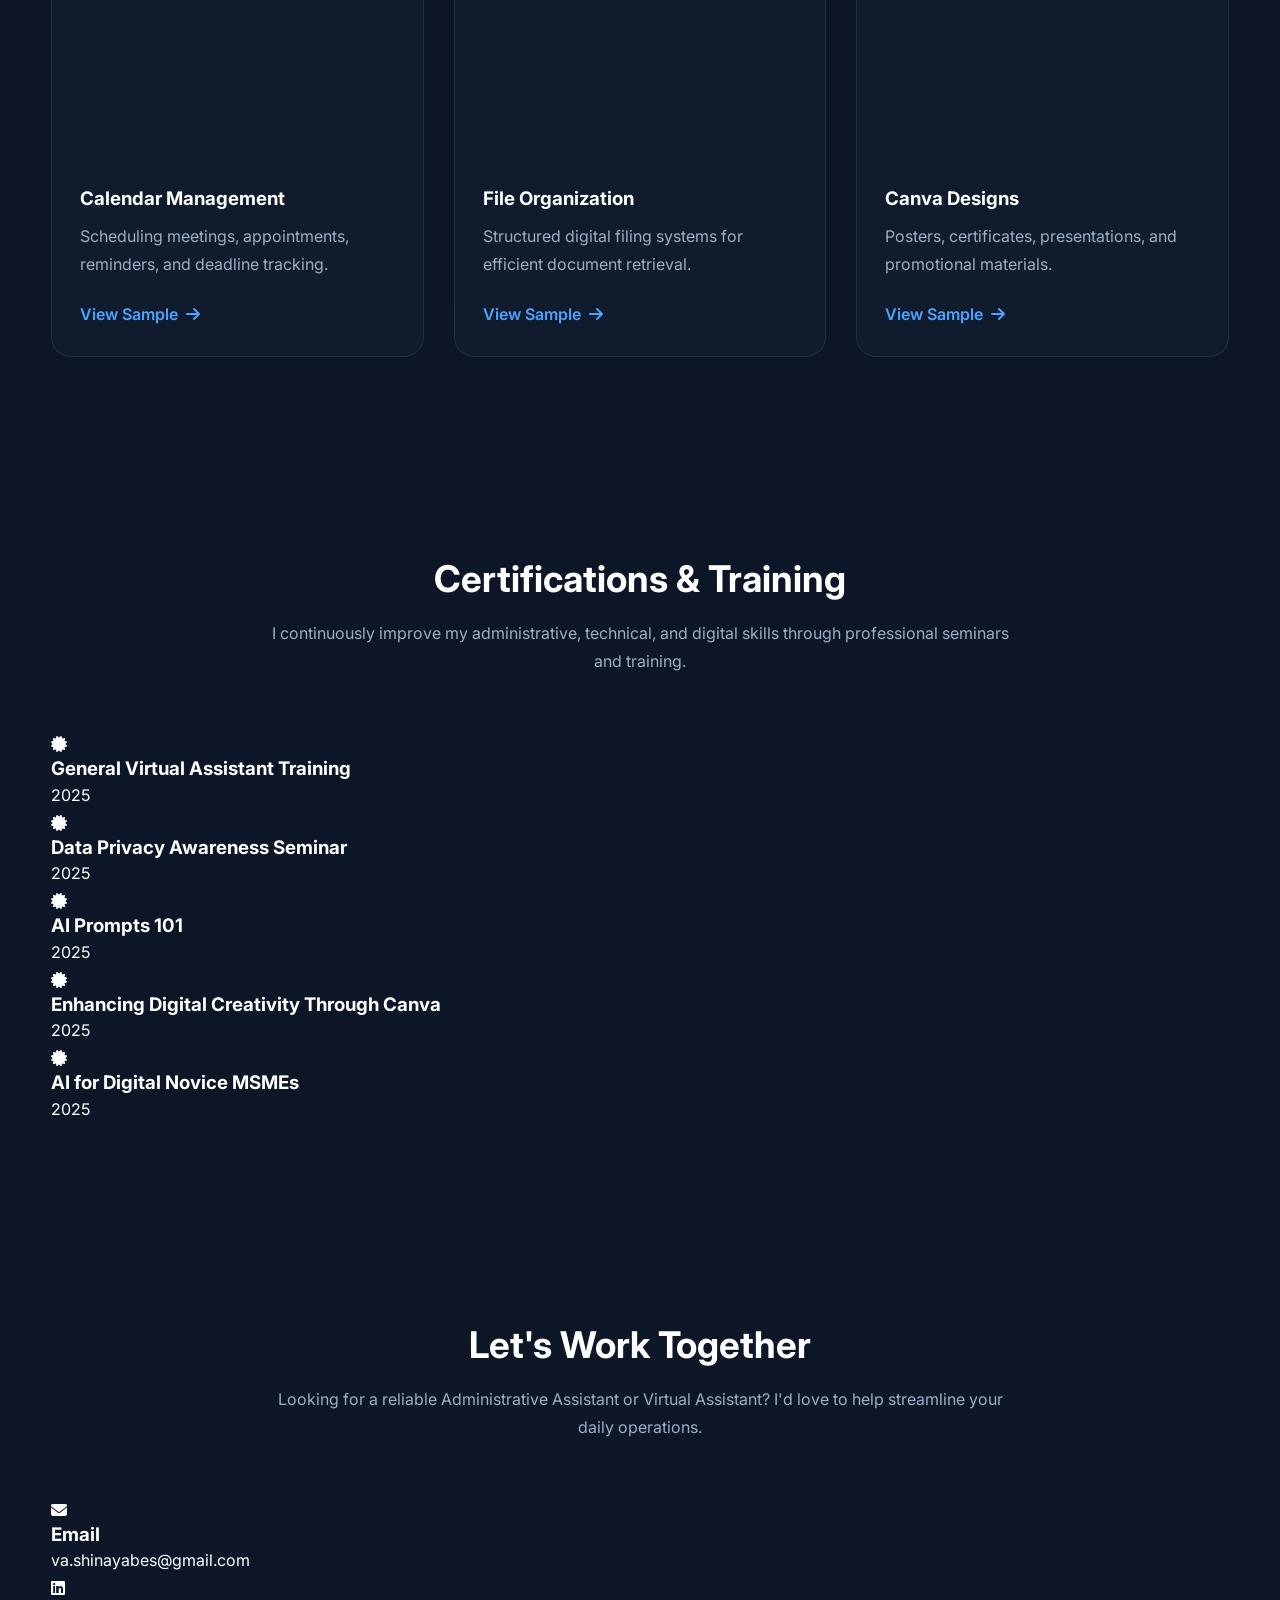
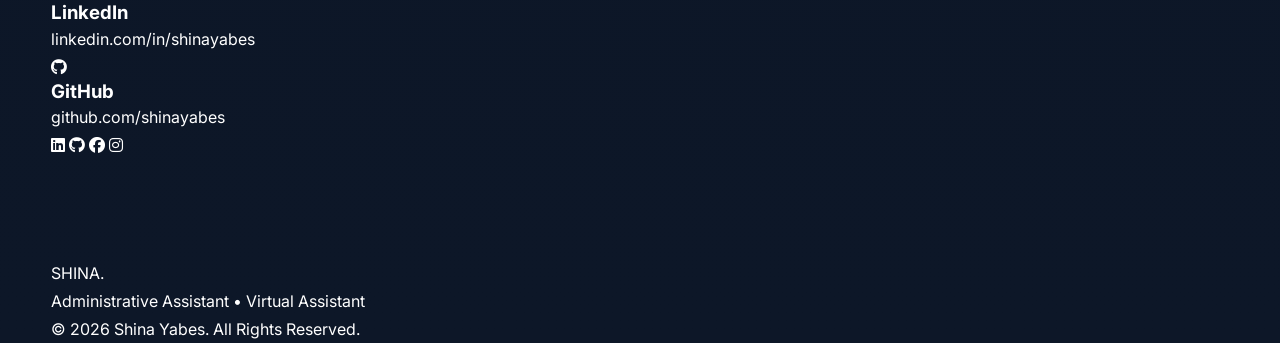
==== commit 9be71c56: "Update index.html" ====
--- a/index.html
+++ b/index.html
@@ -73,7 +73,6 @@
         <nav>
 
 <div class="logo">
-    SHINA<span>.</span>
 </div>
 
             <div class="nav-links">
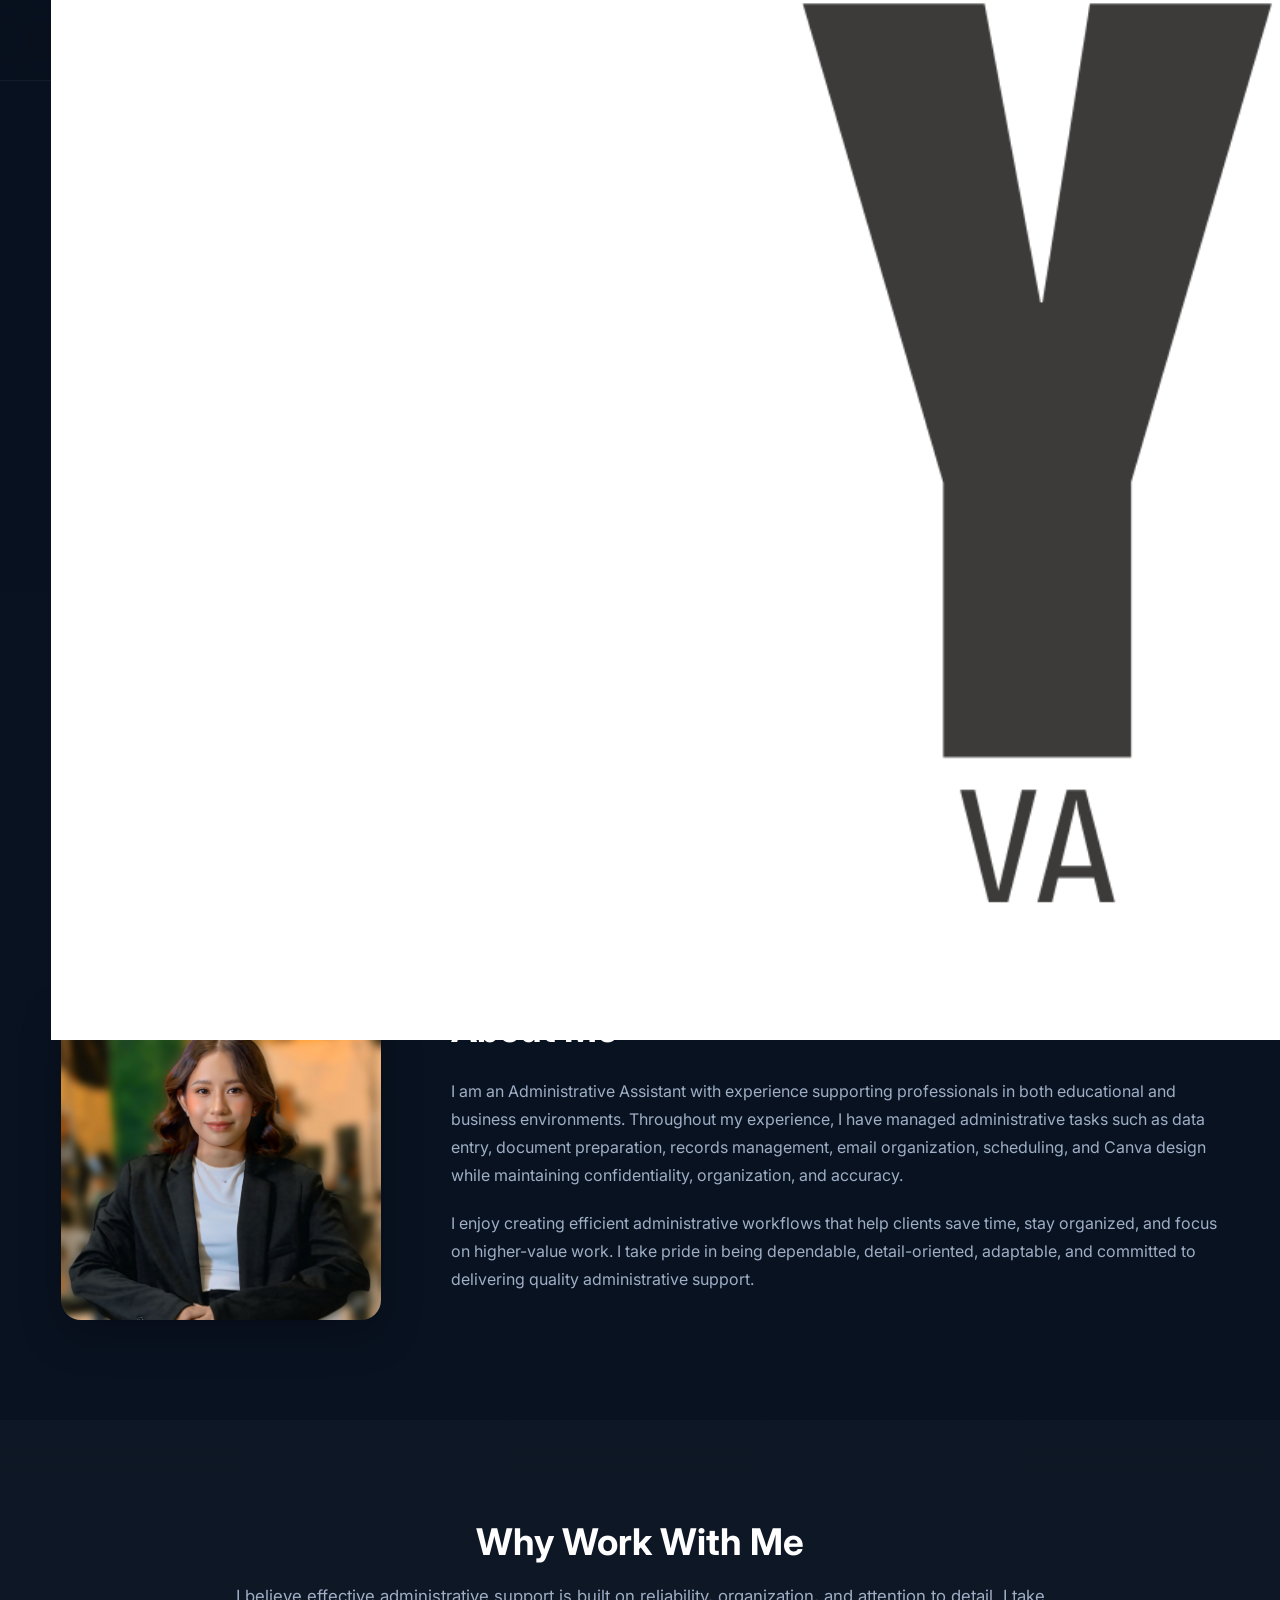
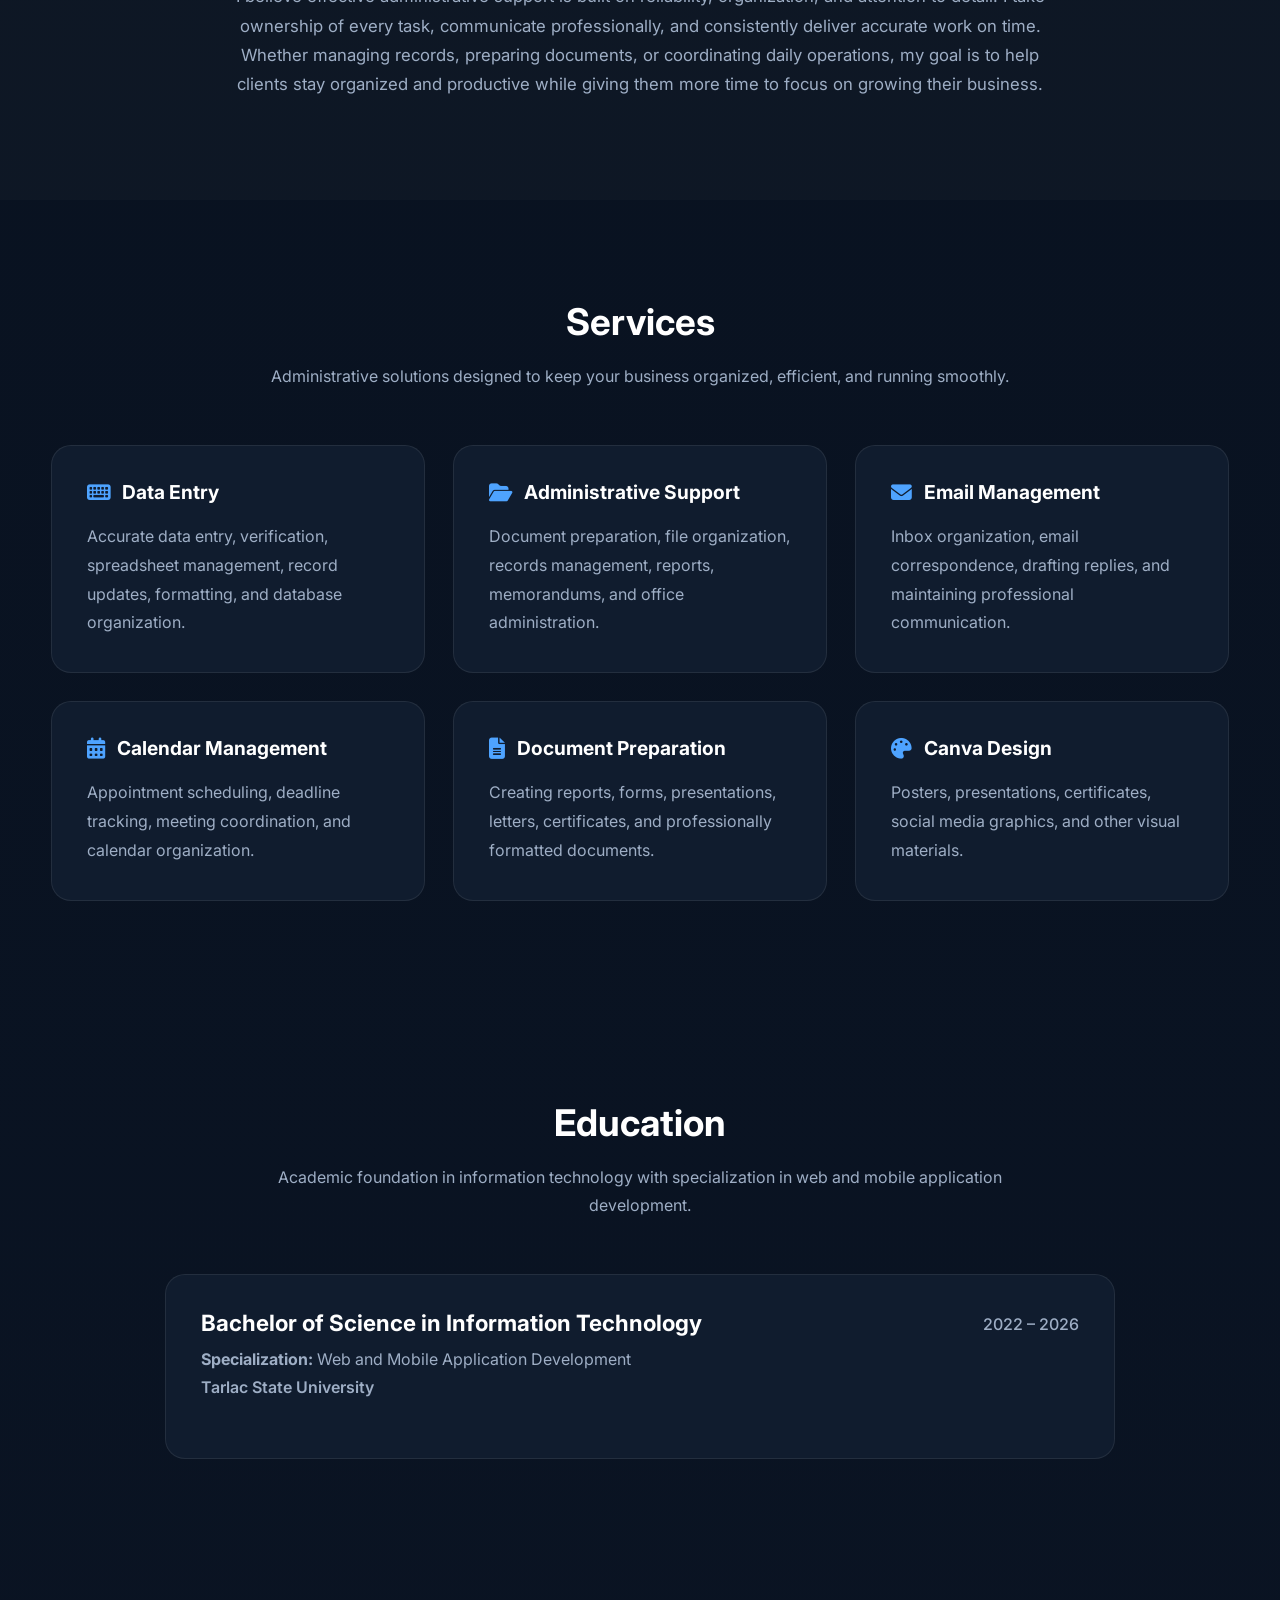
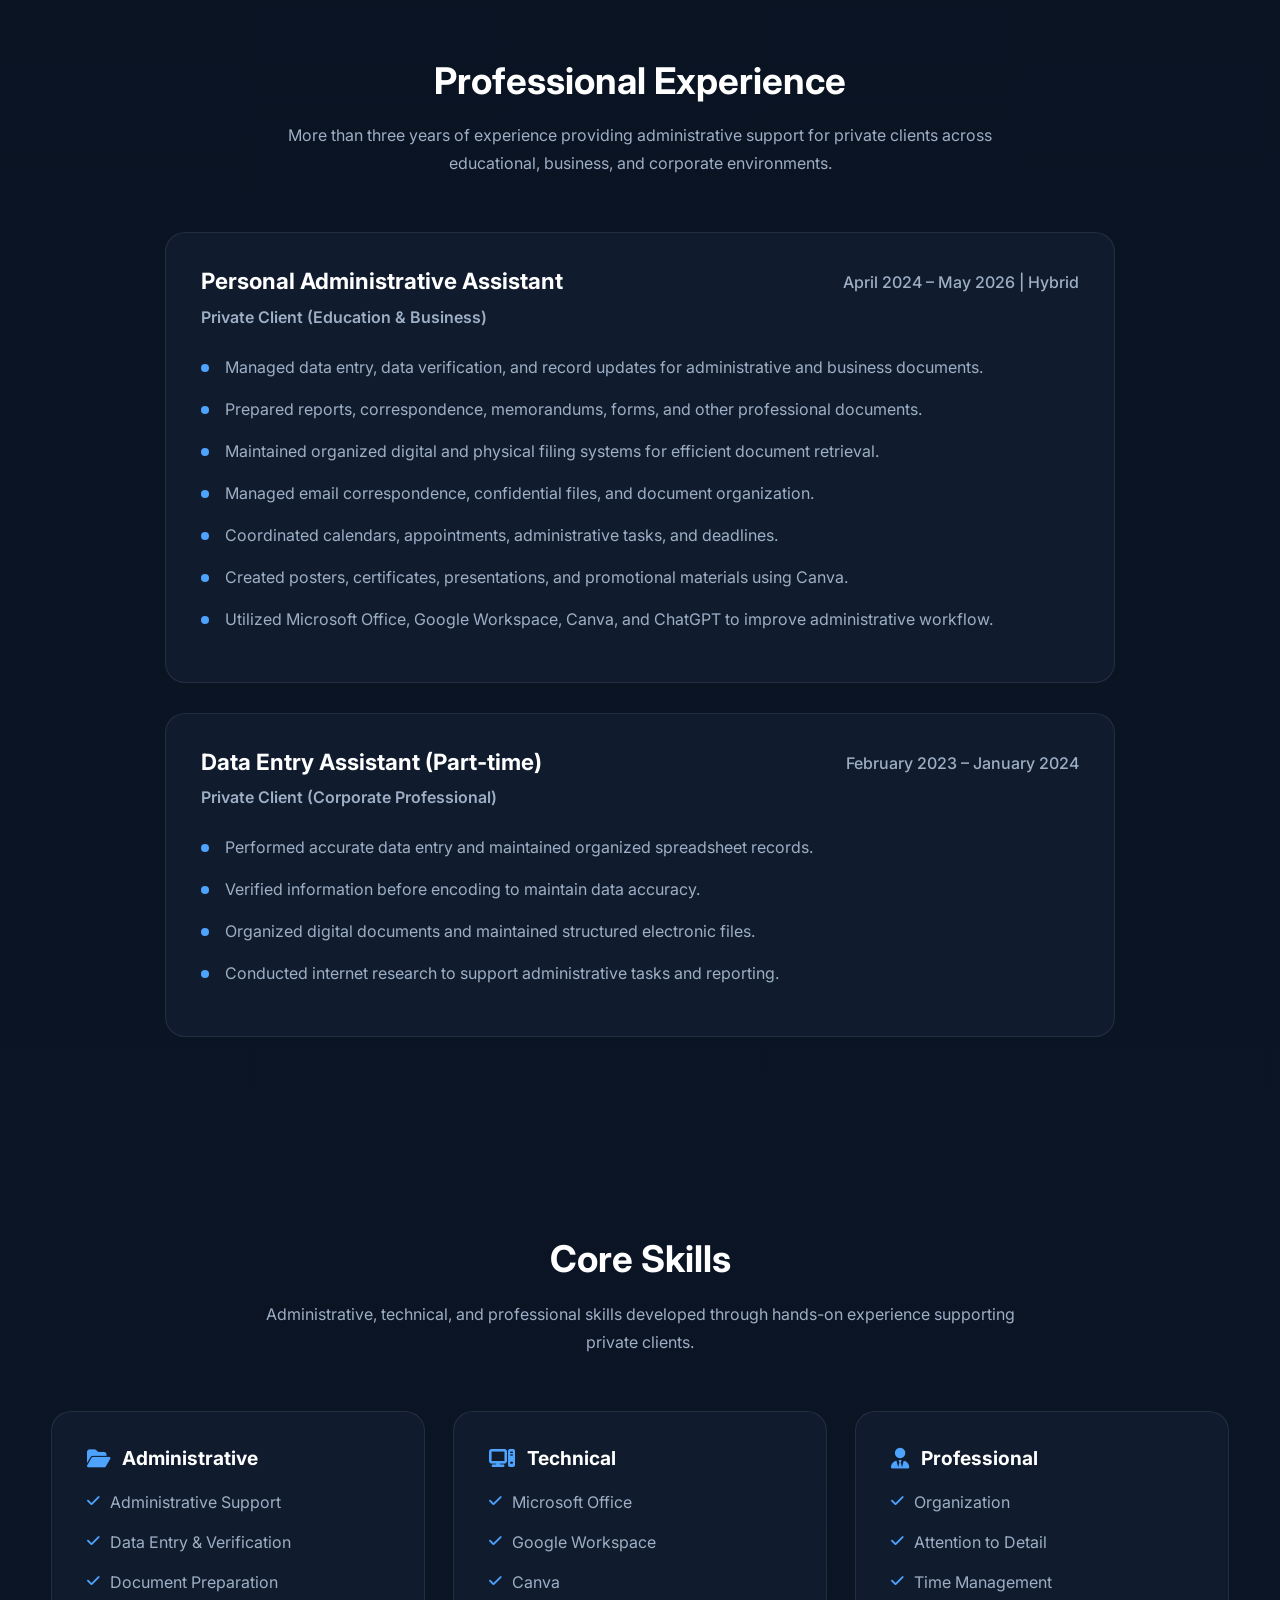
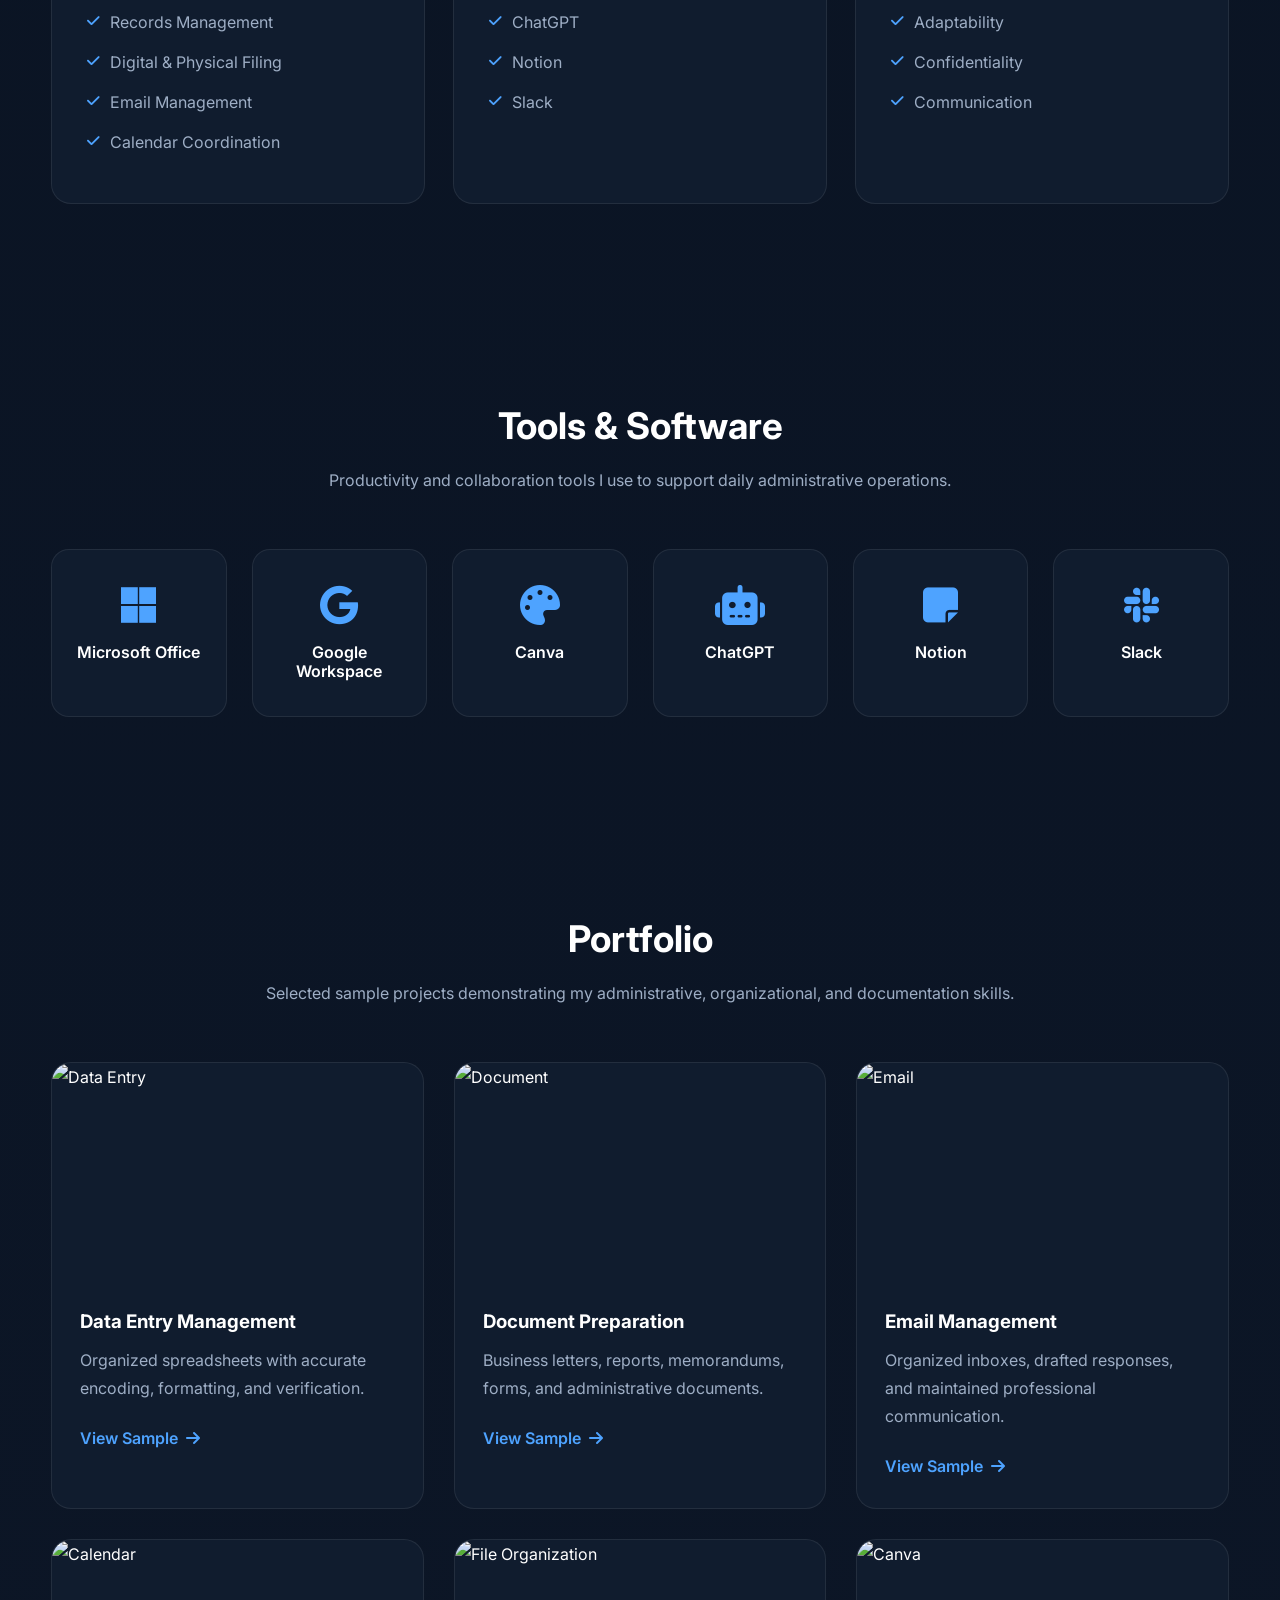
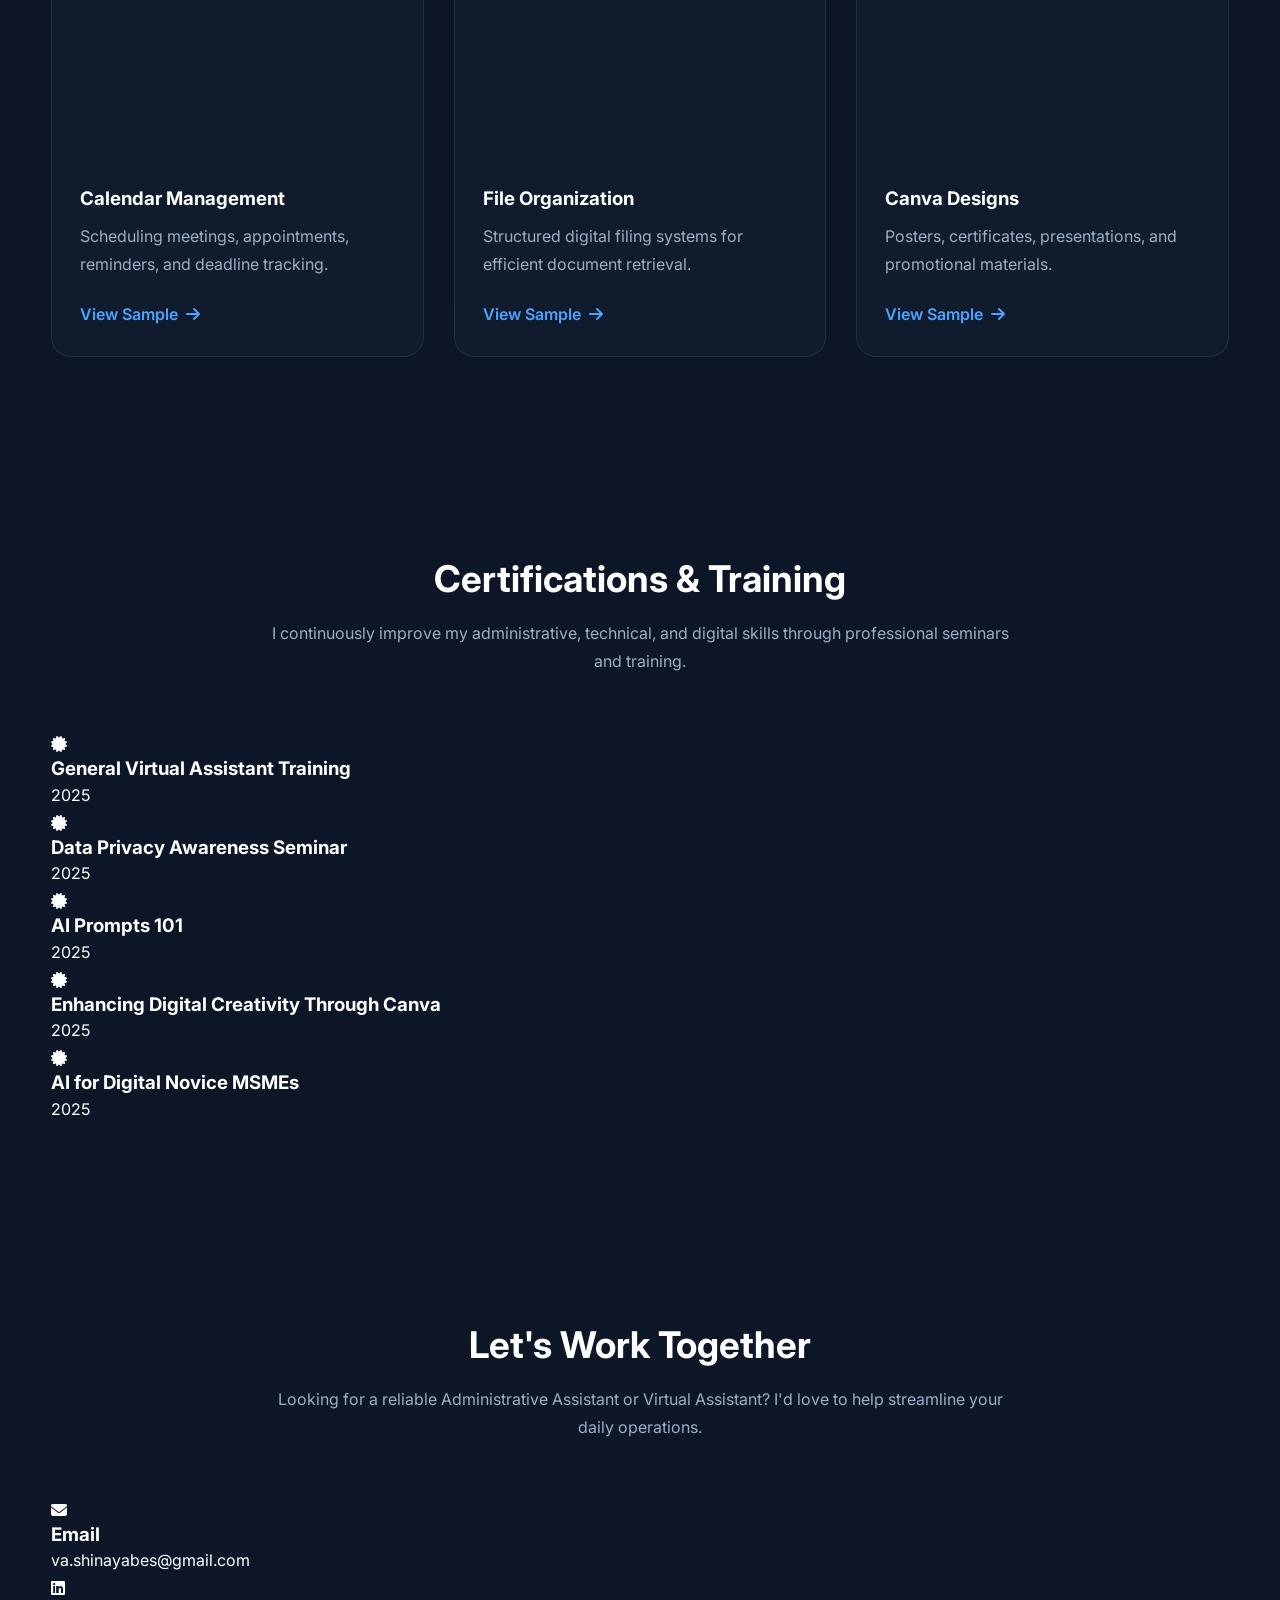
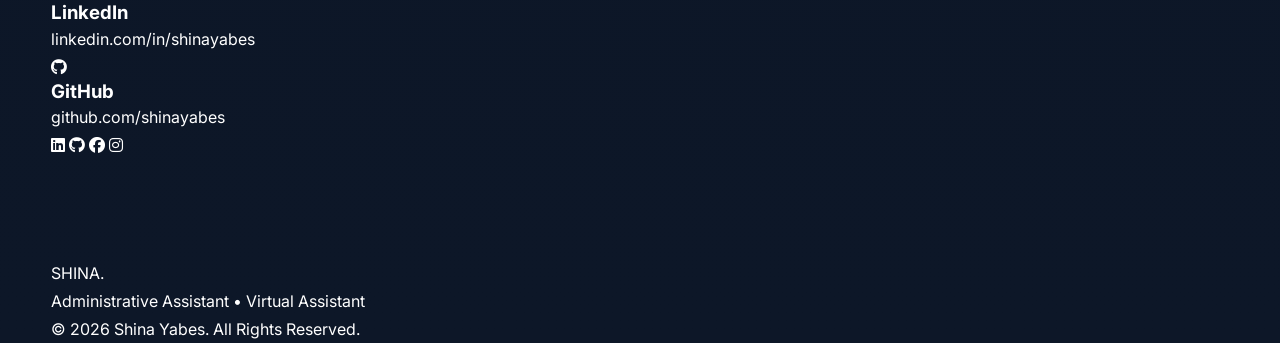
==== commit 10d18df3: "Update index.html" ====
--- a/index.html
+++ b/index.html
@@ -73,6 +73,7 @@
         <nav>
 
 <div class="logo">
+    <img src="assets/images/Logo.png" alt="Shina Logo">
 </div>
 
             <div class="nav-links">
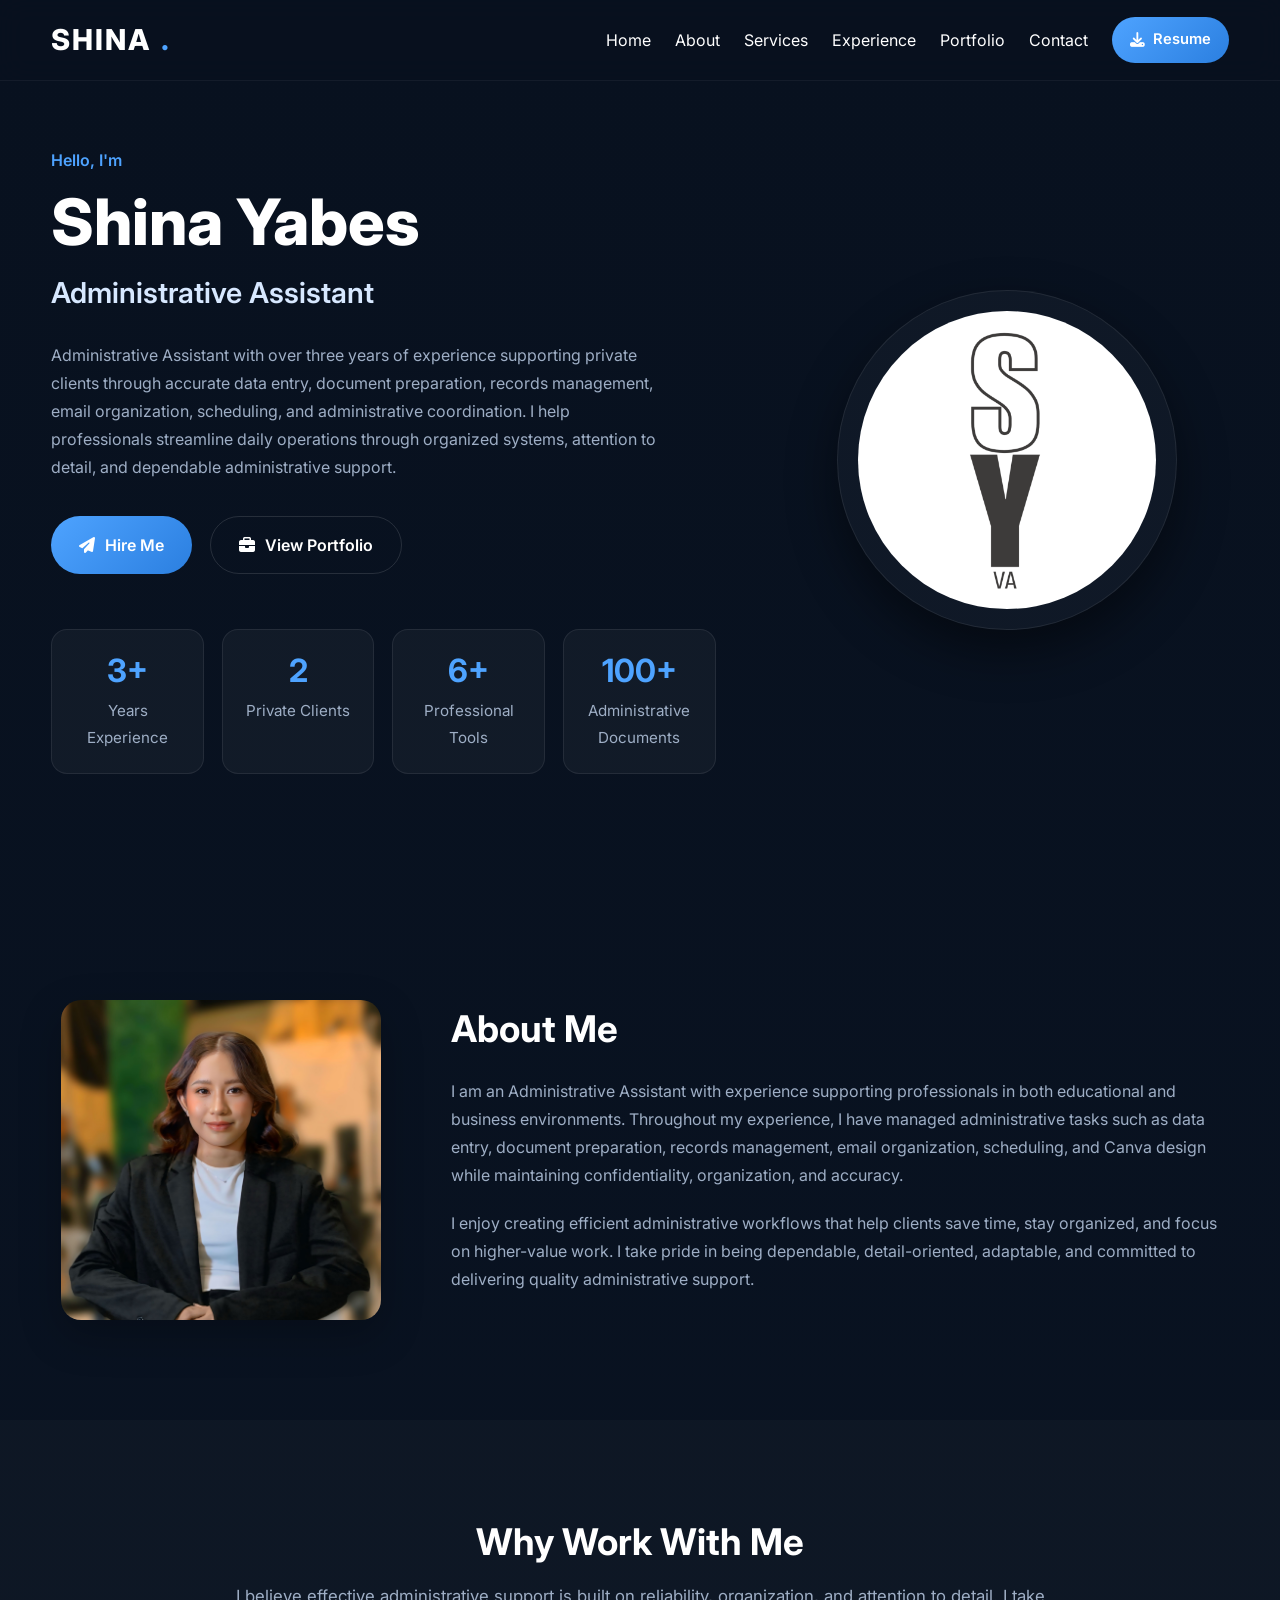
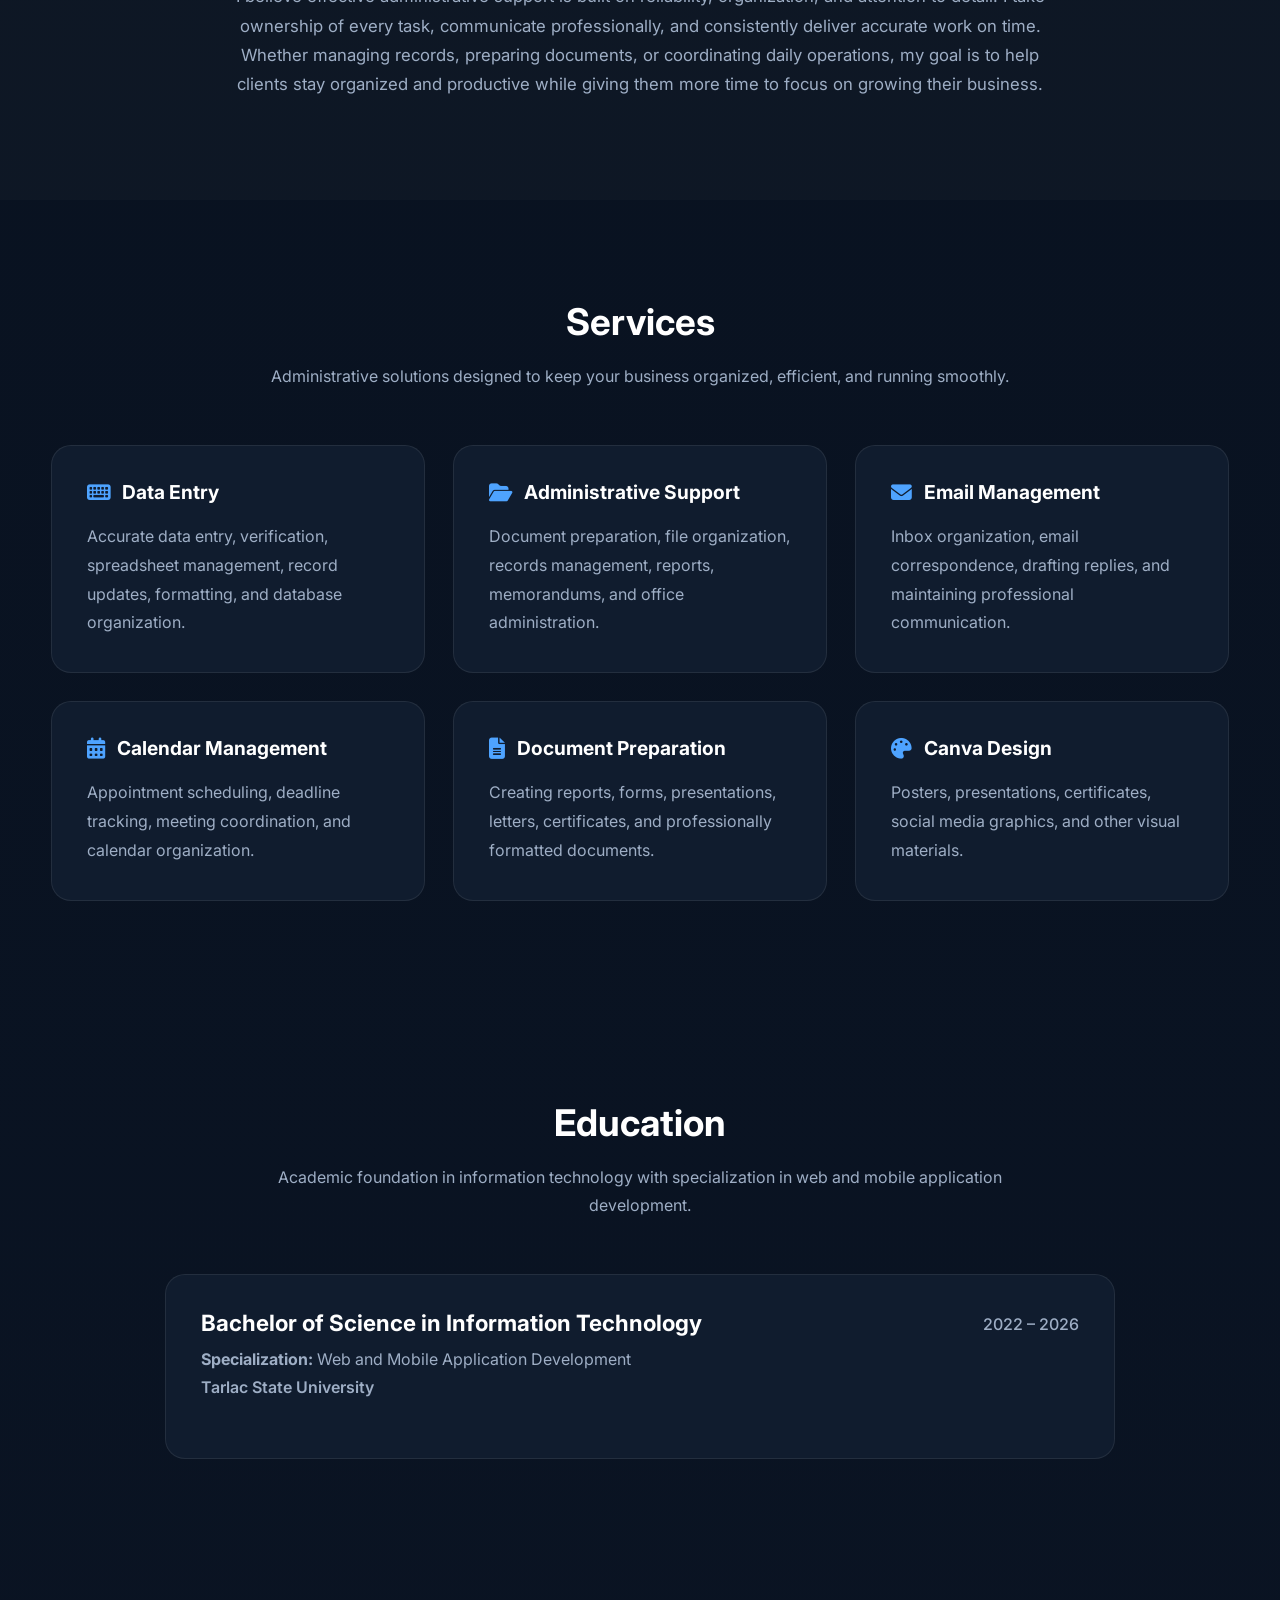
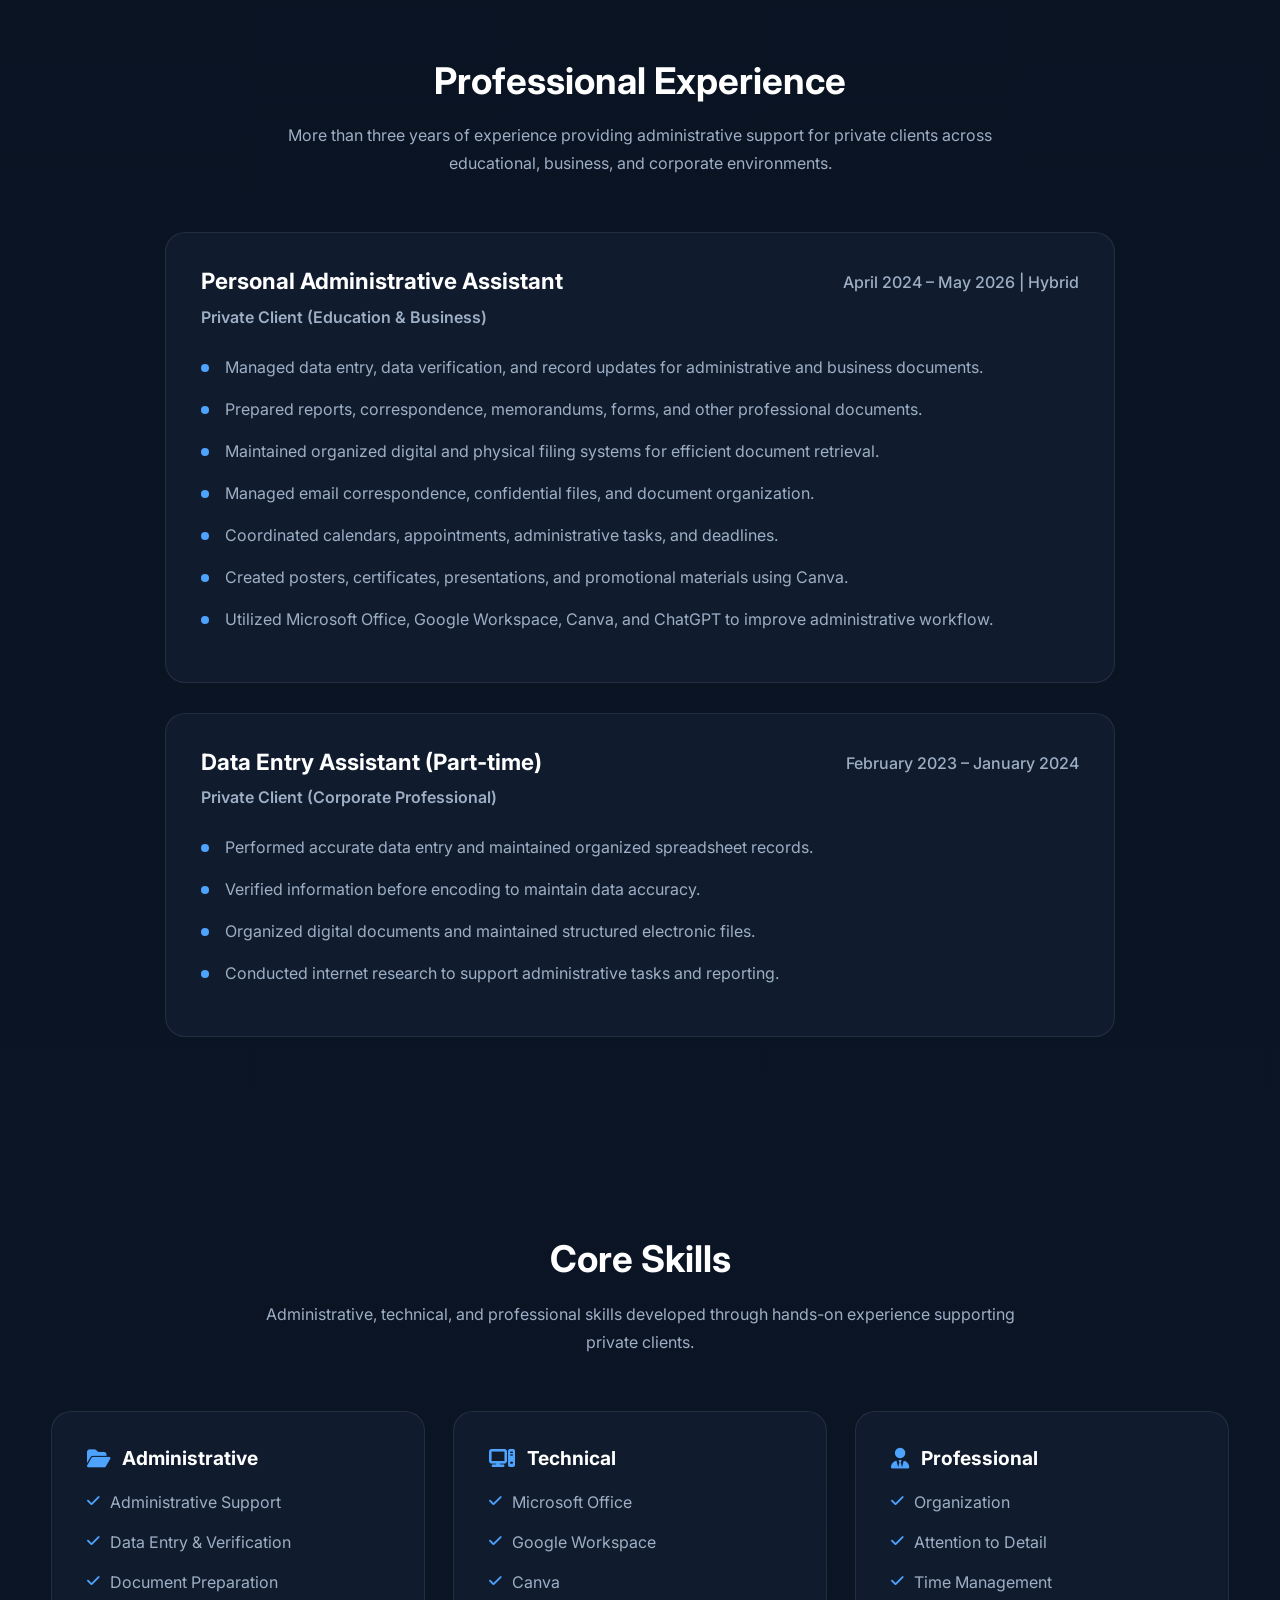
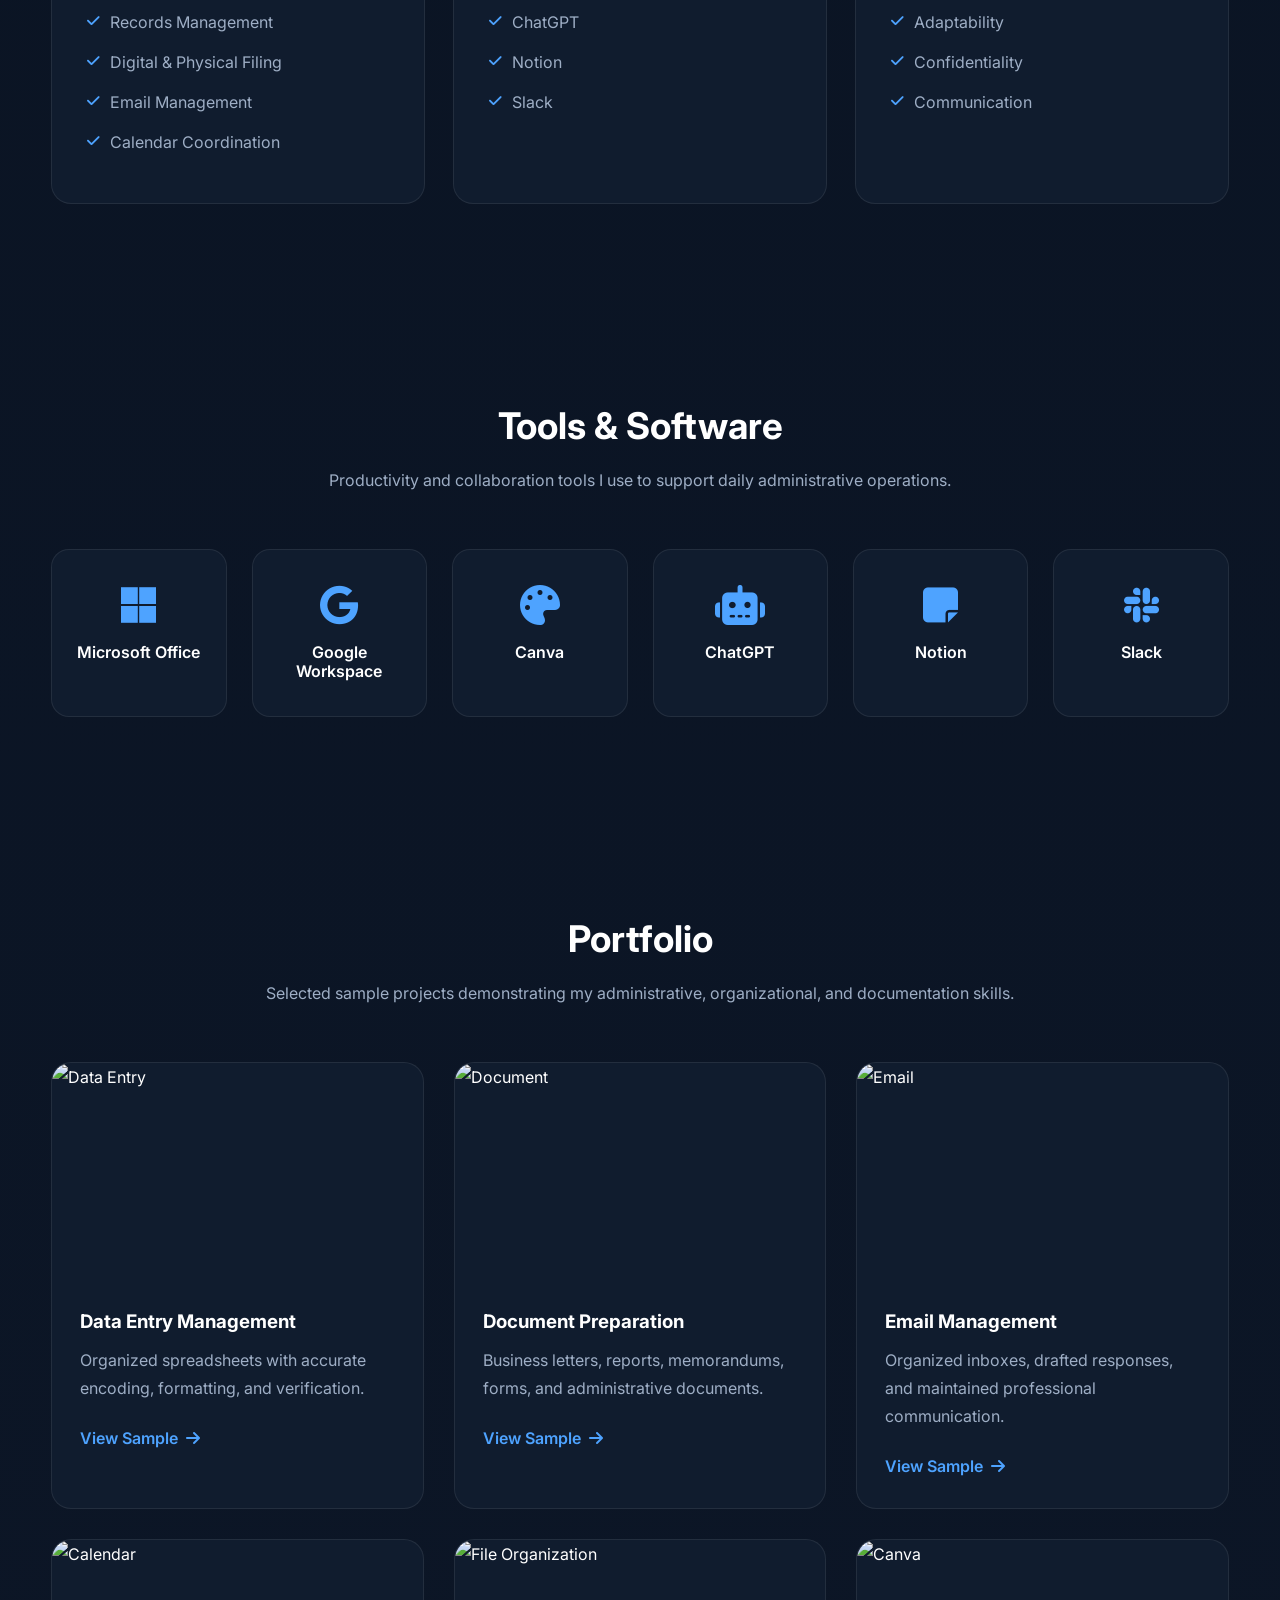
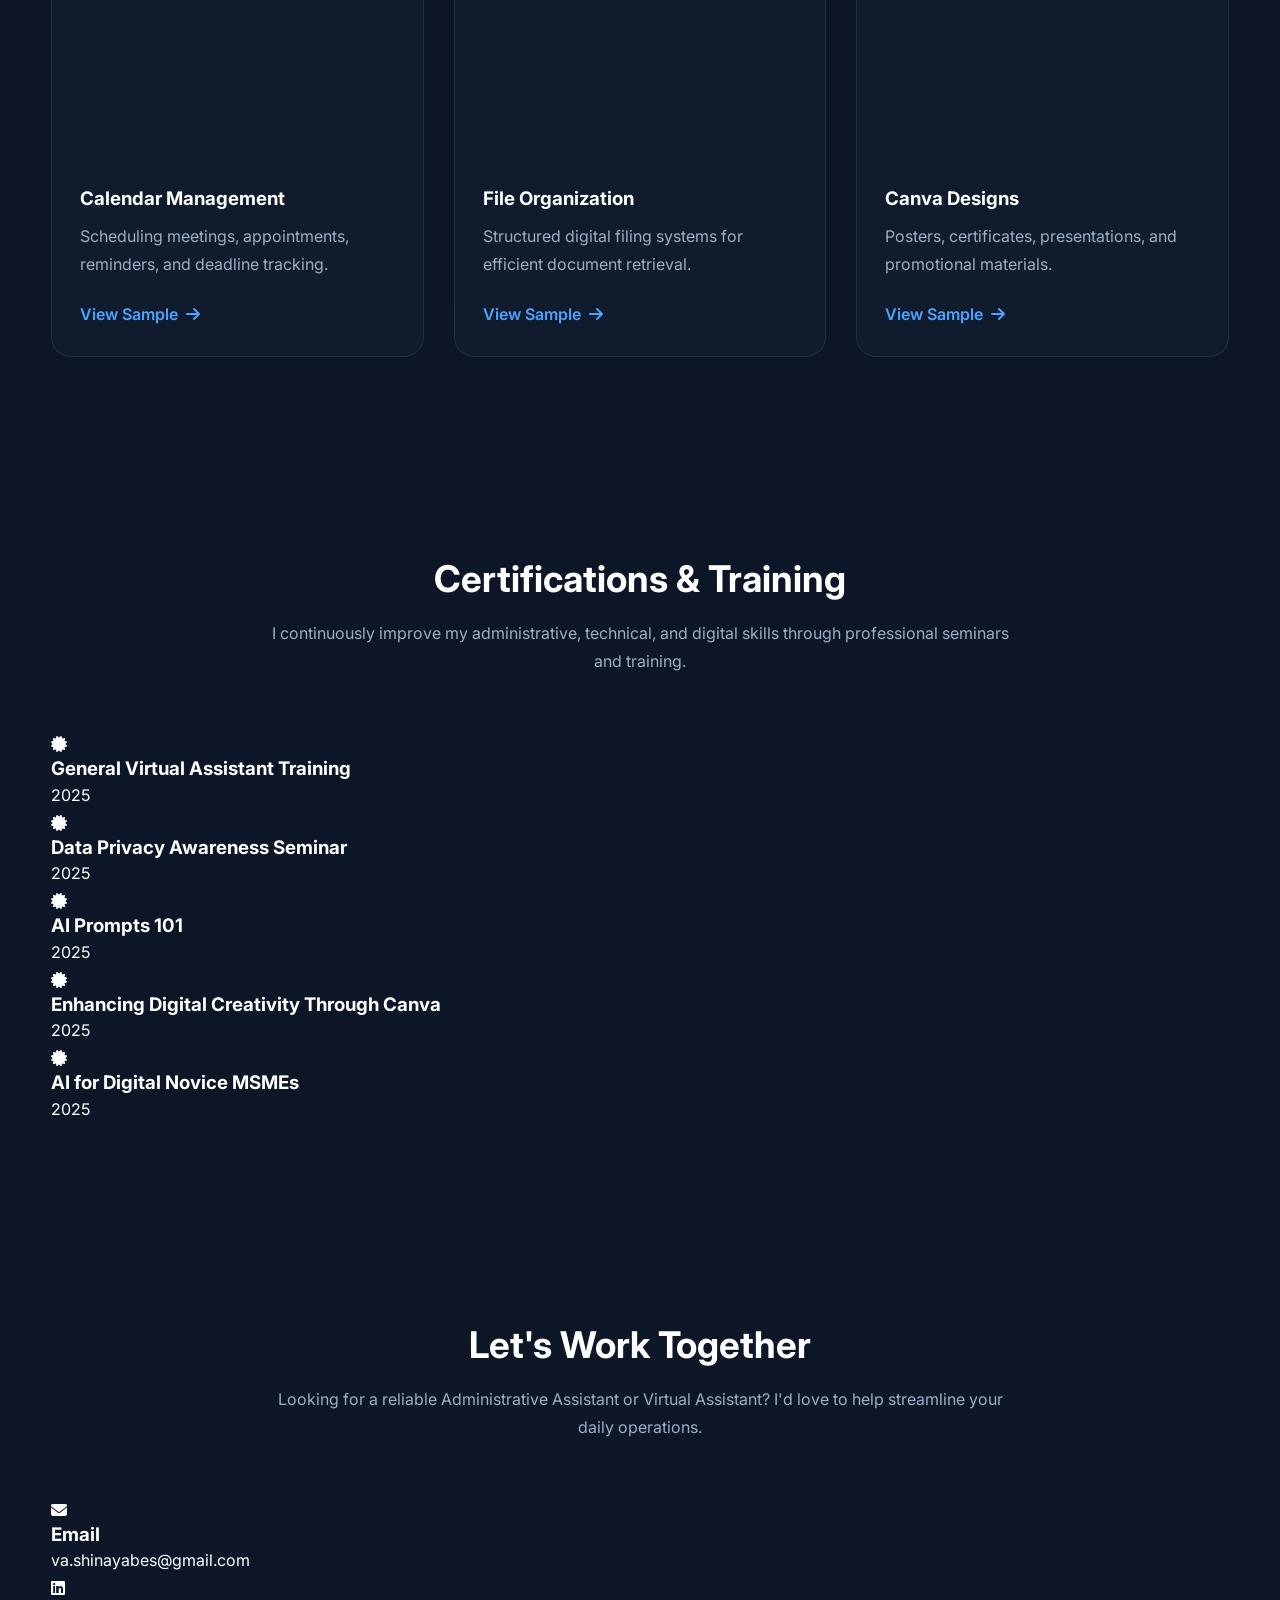
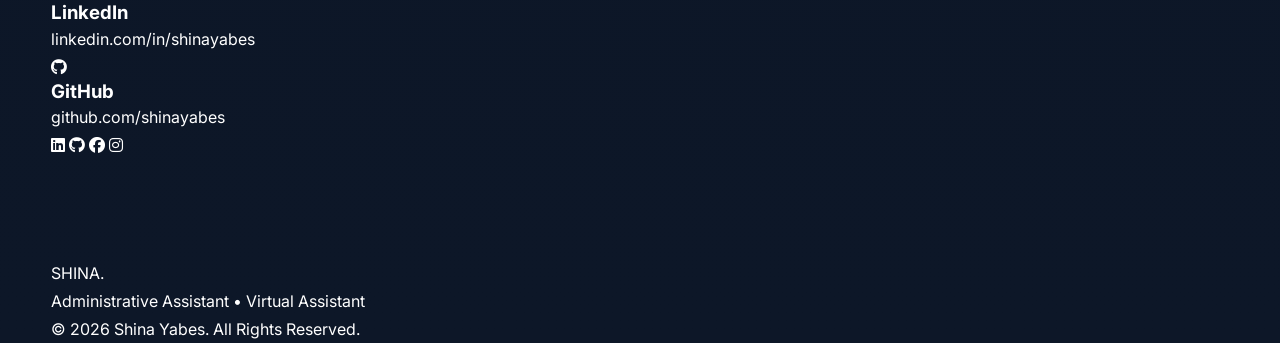
==== commit 545ee108: "Update index.html" ====
--- a/index.html
+++ b/index.html
@@ -73,7 +73,7 @@
         <nav>
 
 <div class="logo">
-    <img src="assets/images/Logo.png" alt="Shina Logo">
+    SHINA<span>.</span>
 </div>
 
             <div class="nav-links">
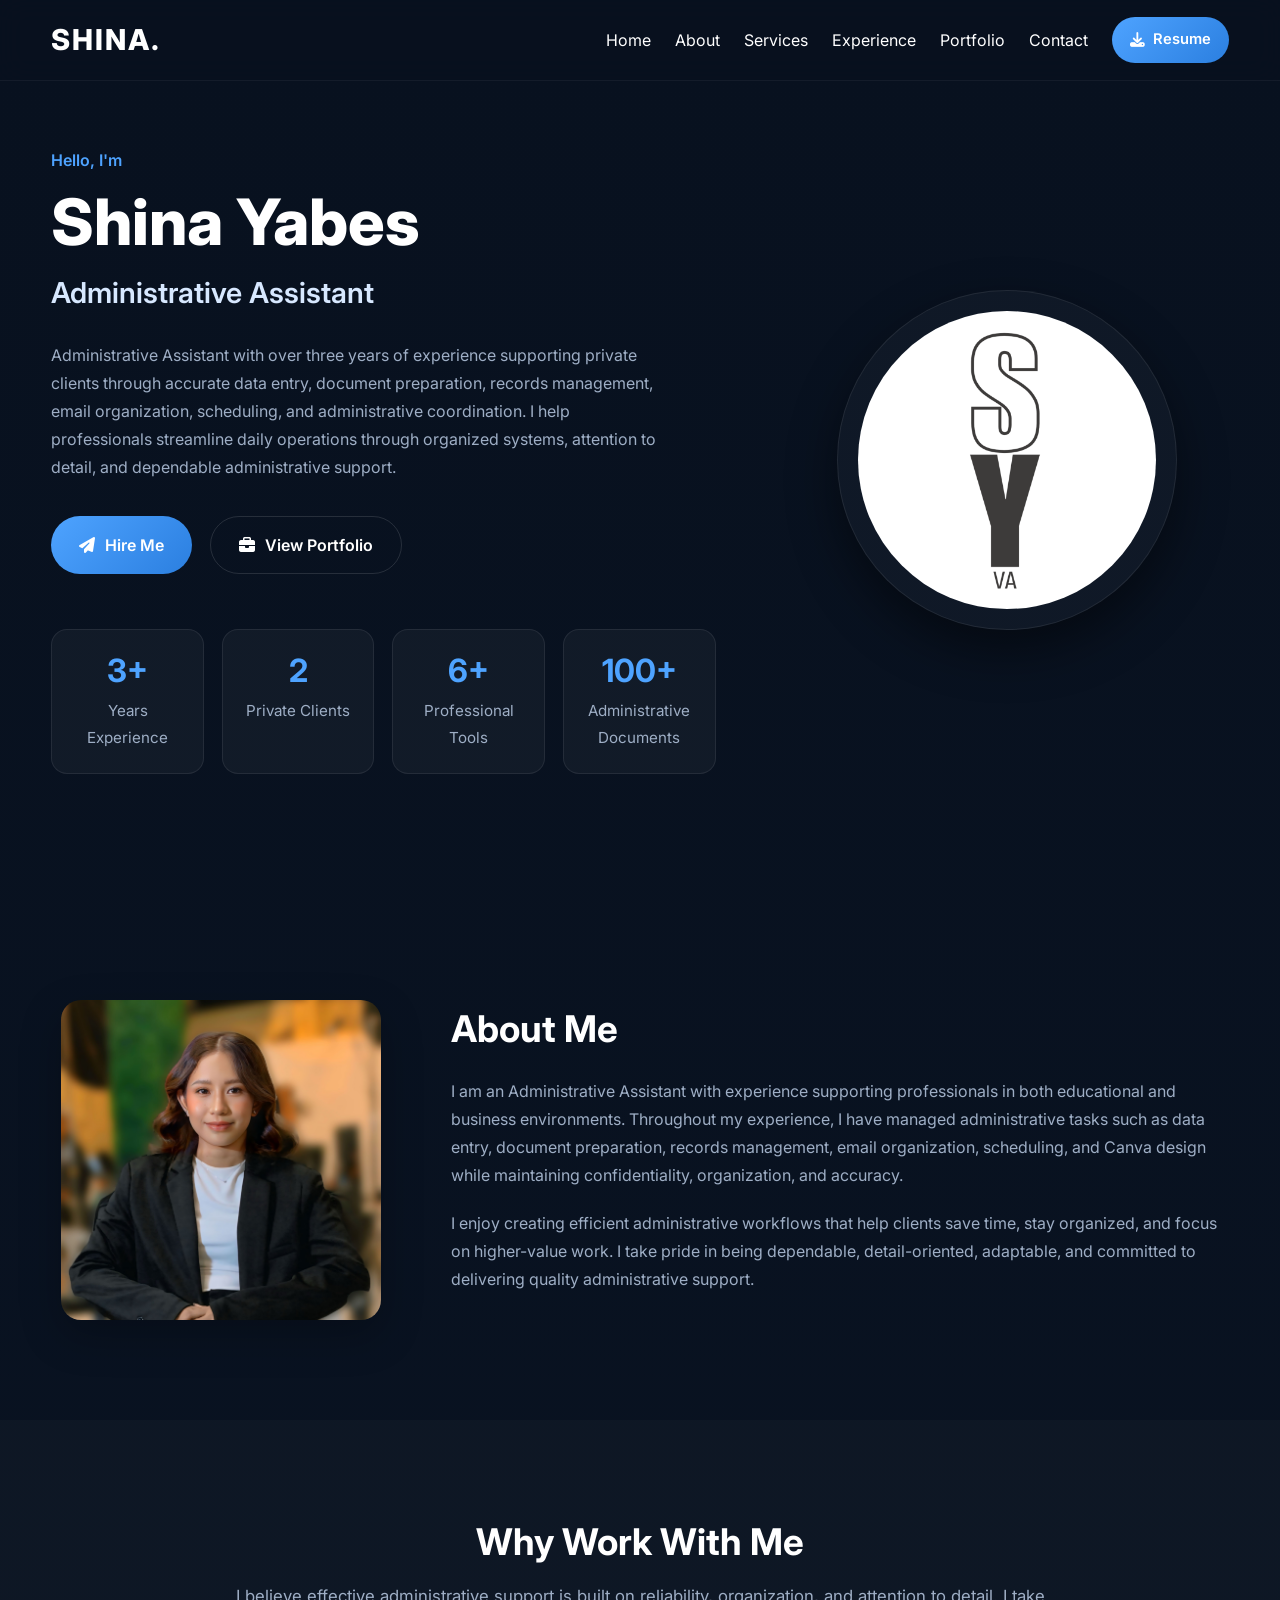
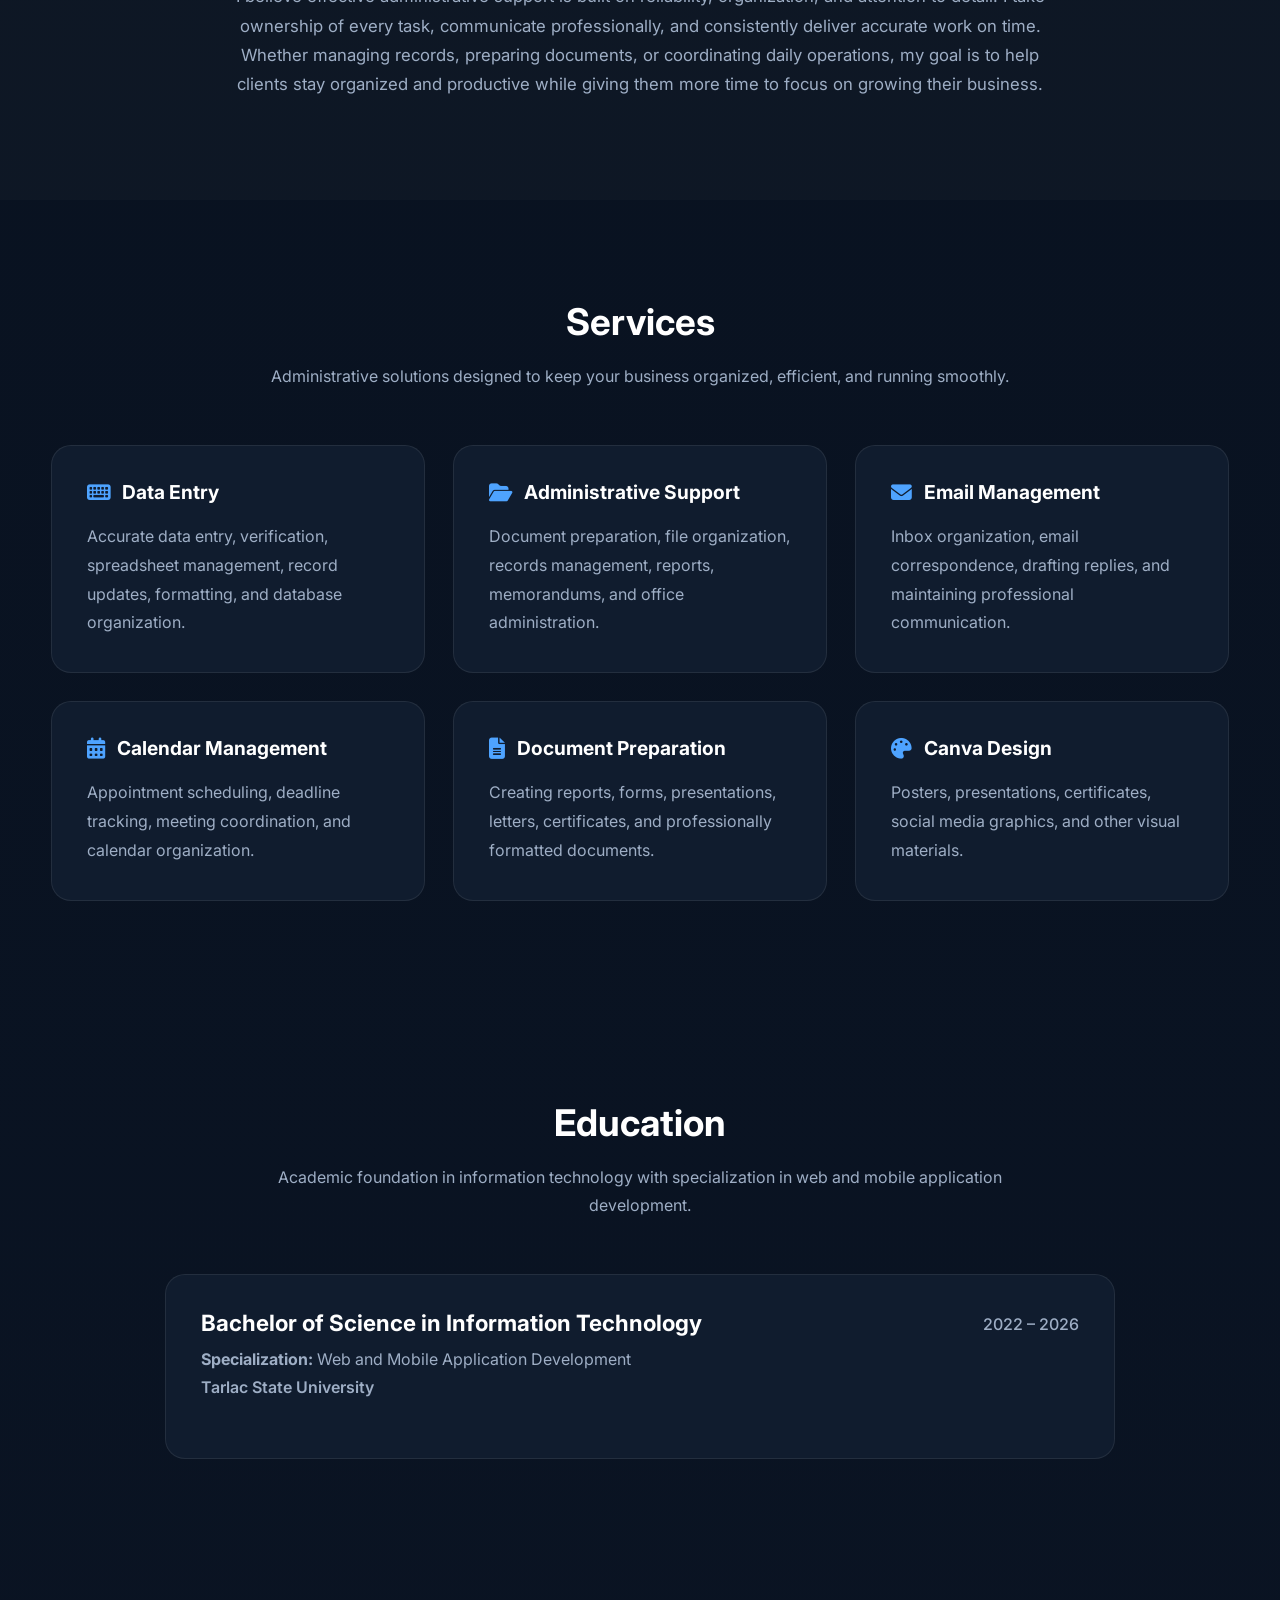
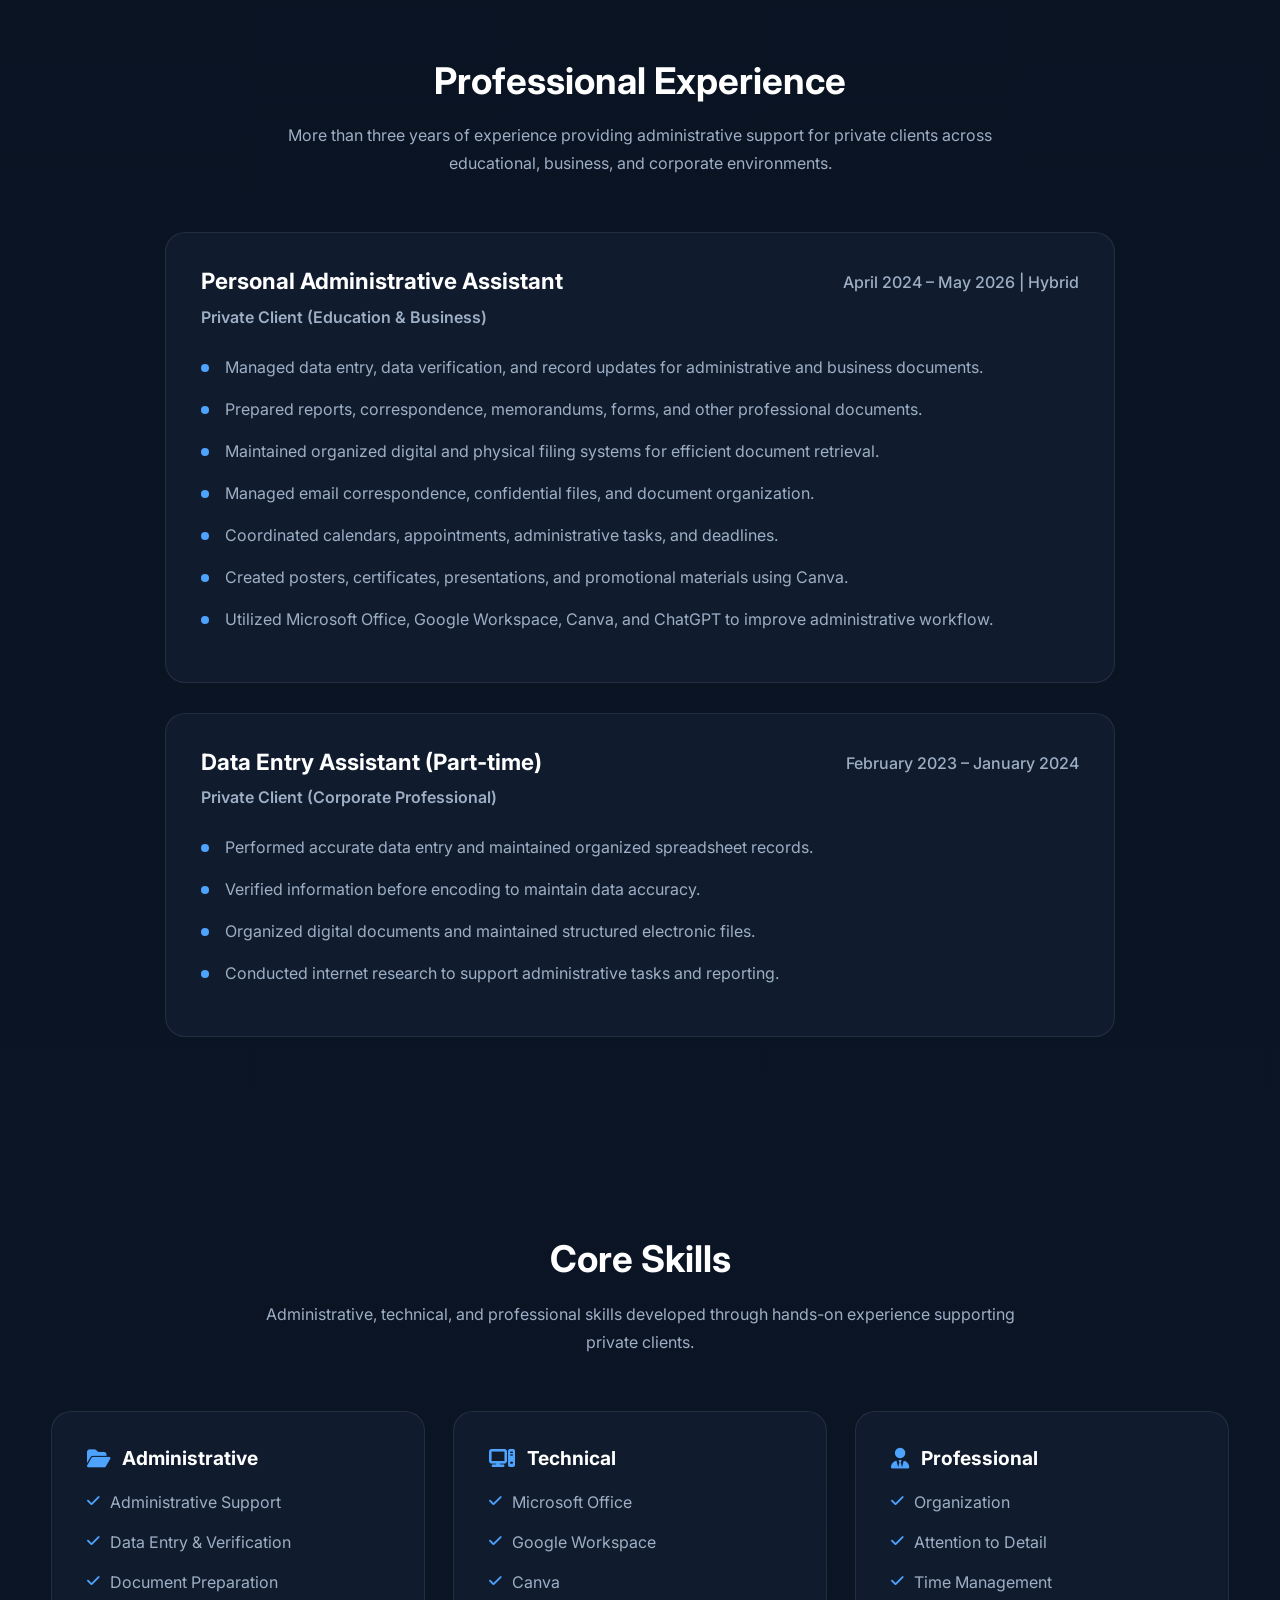
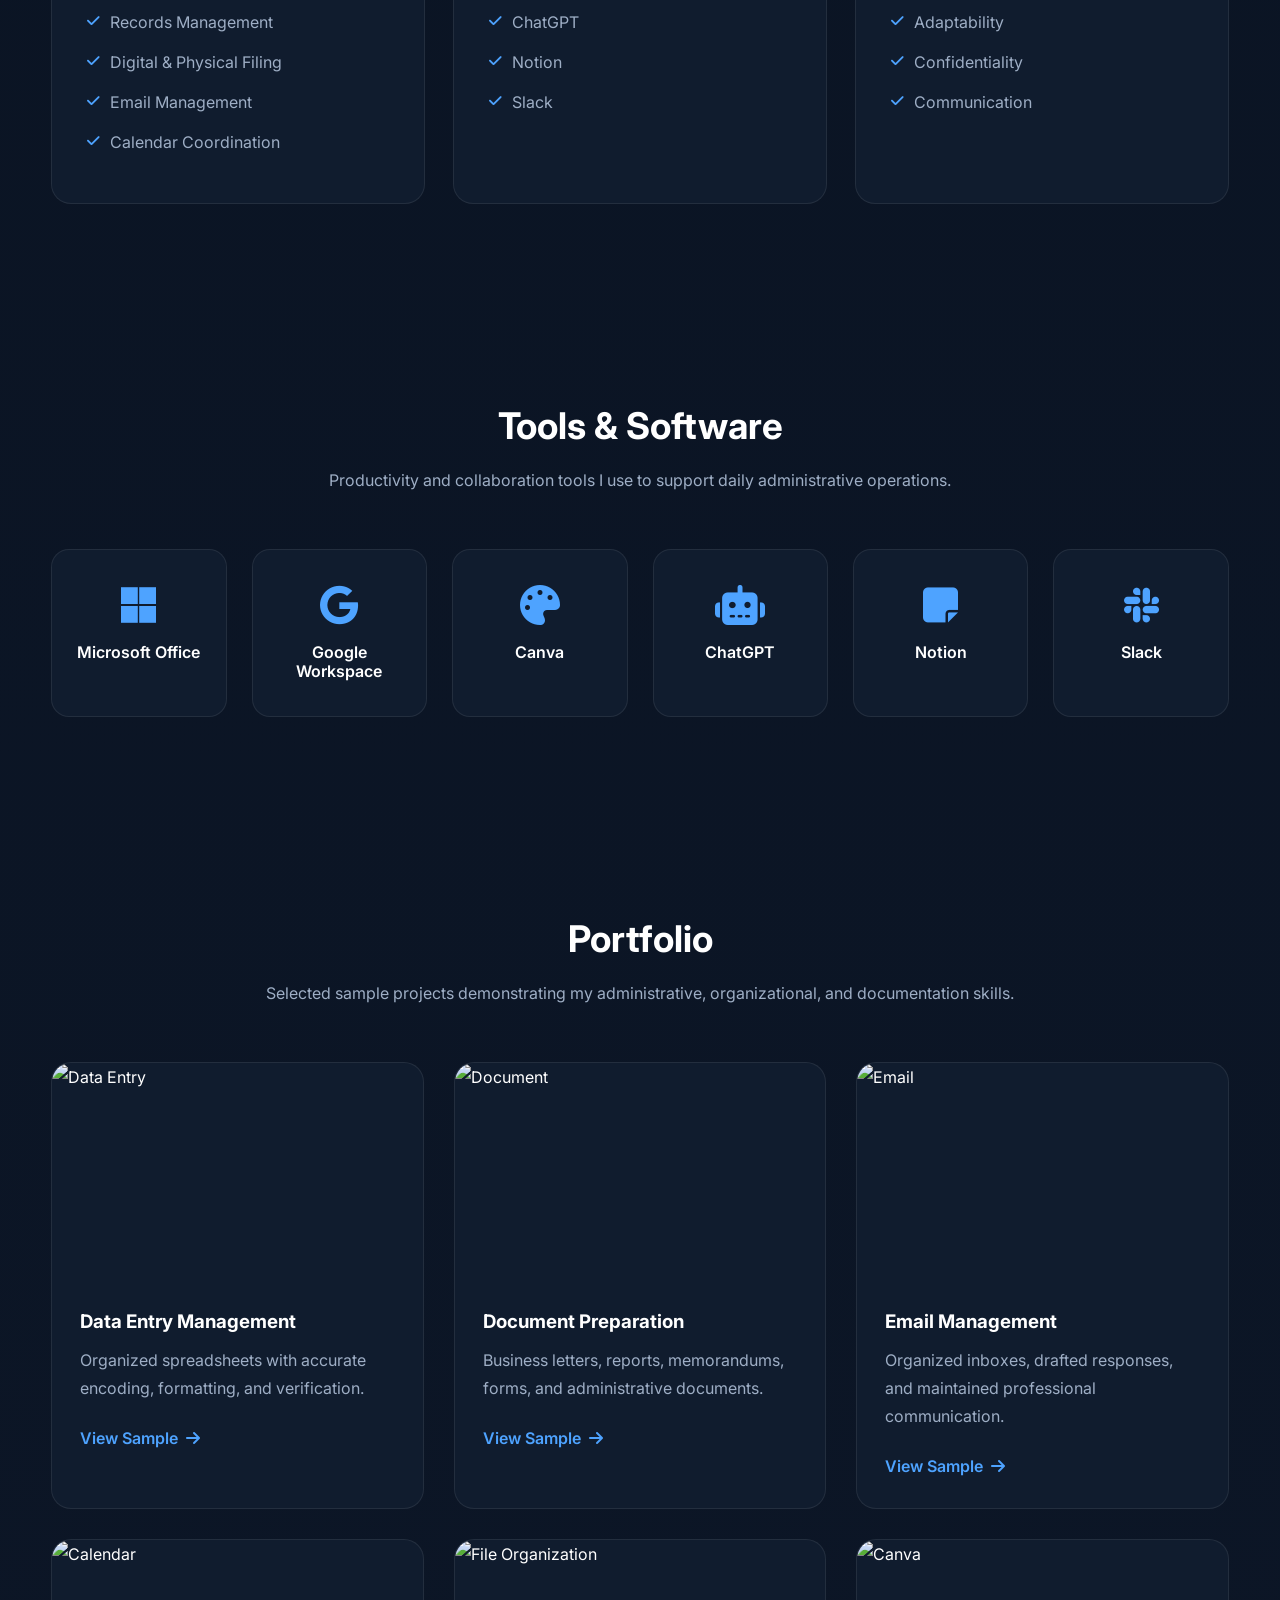
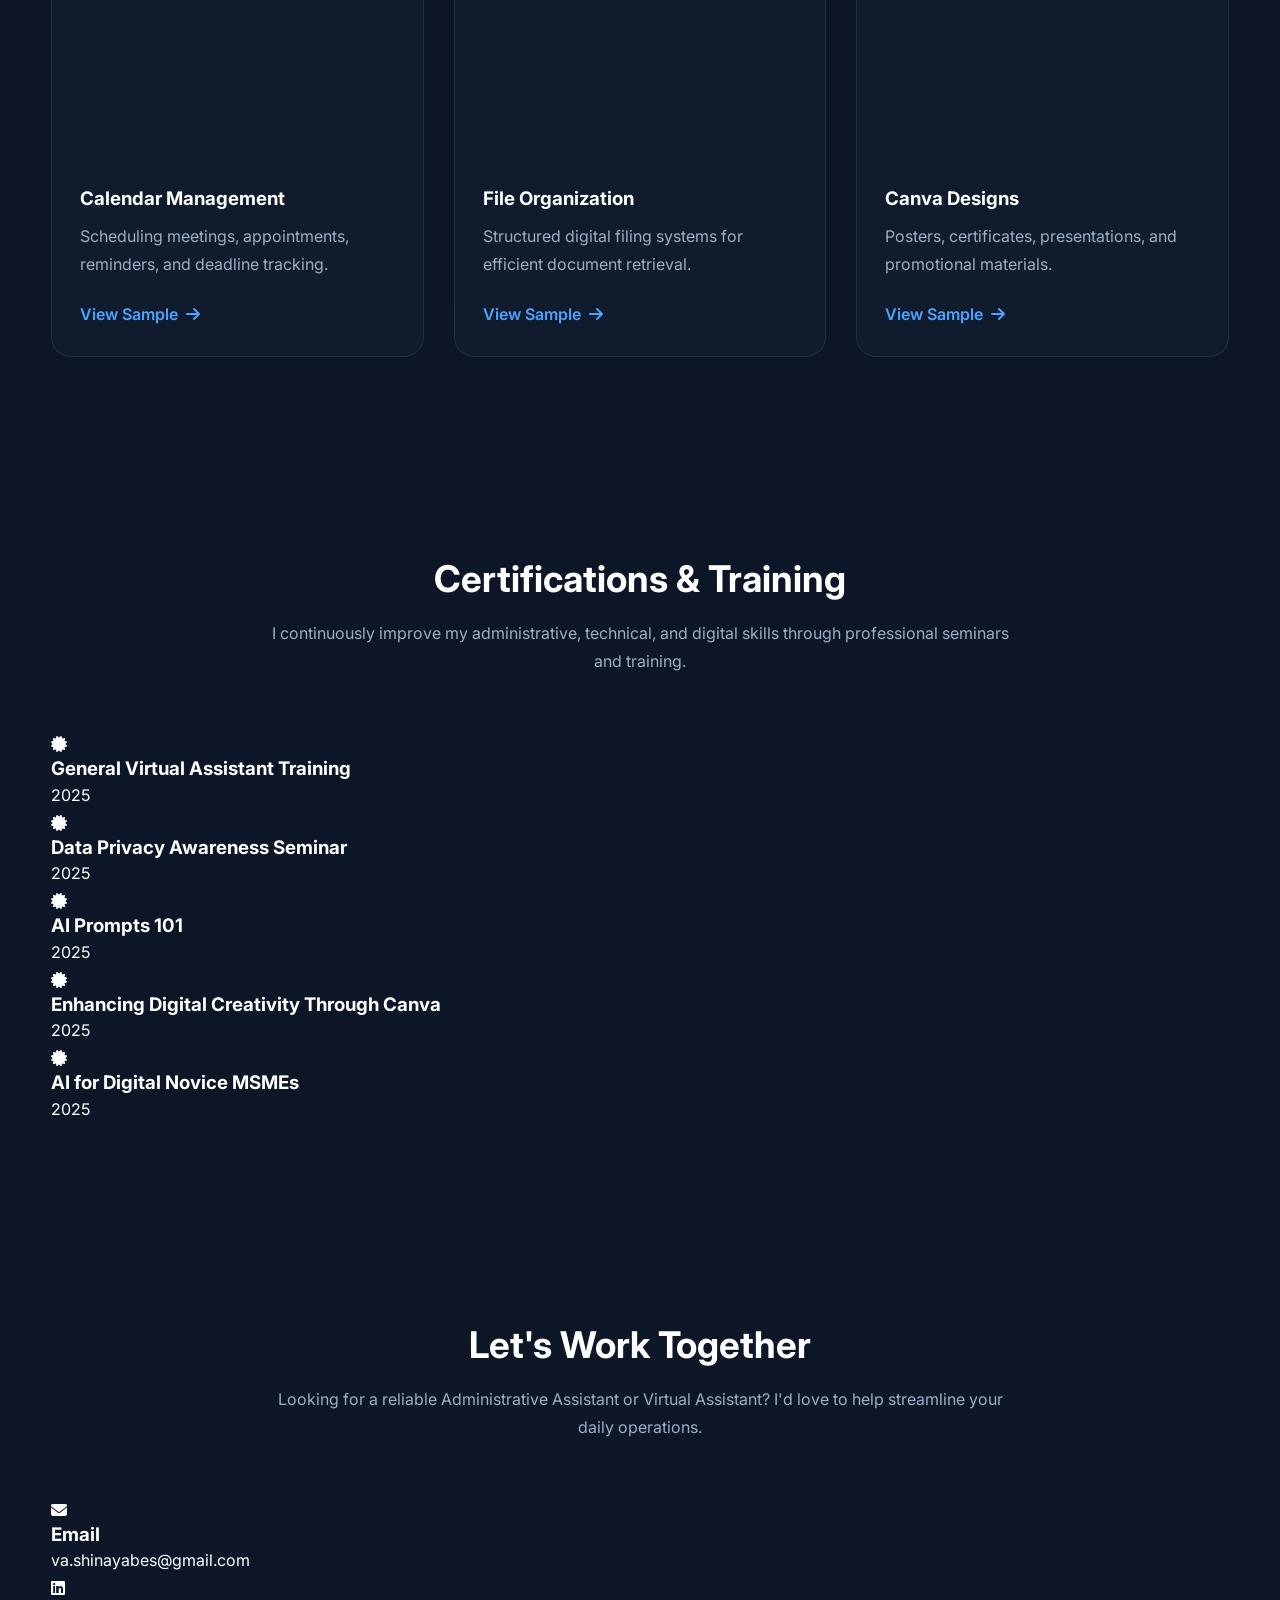
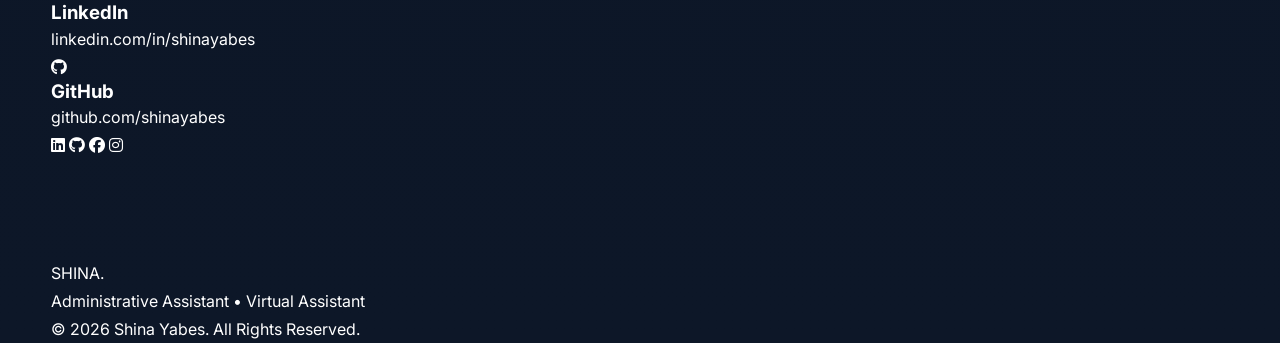
==== commit de4d243c: "Update index.html" ====
--- a/index.html
+++ b/index.html
@@ -73,7 +73,7 @@
         <nav>
 
 <div class="logo">
-    SHINA<span>.</span>
+    SHINA.
 </div>
 
             <div class="nav-links">
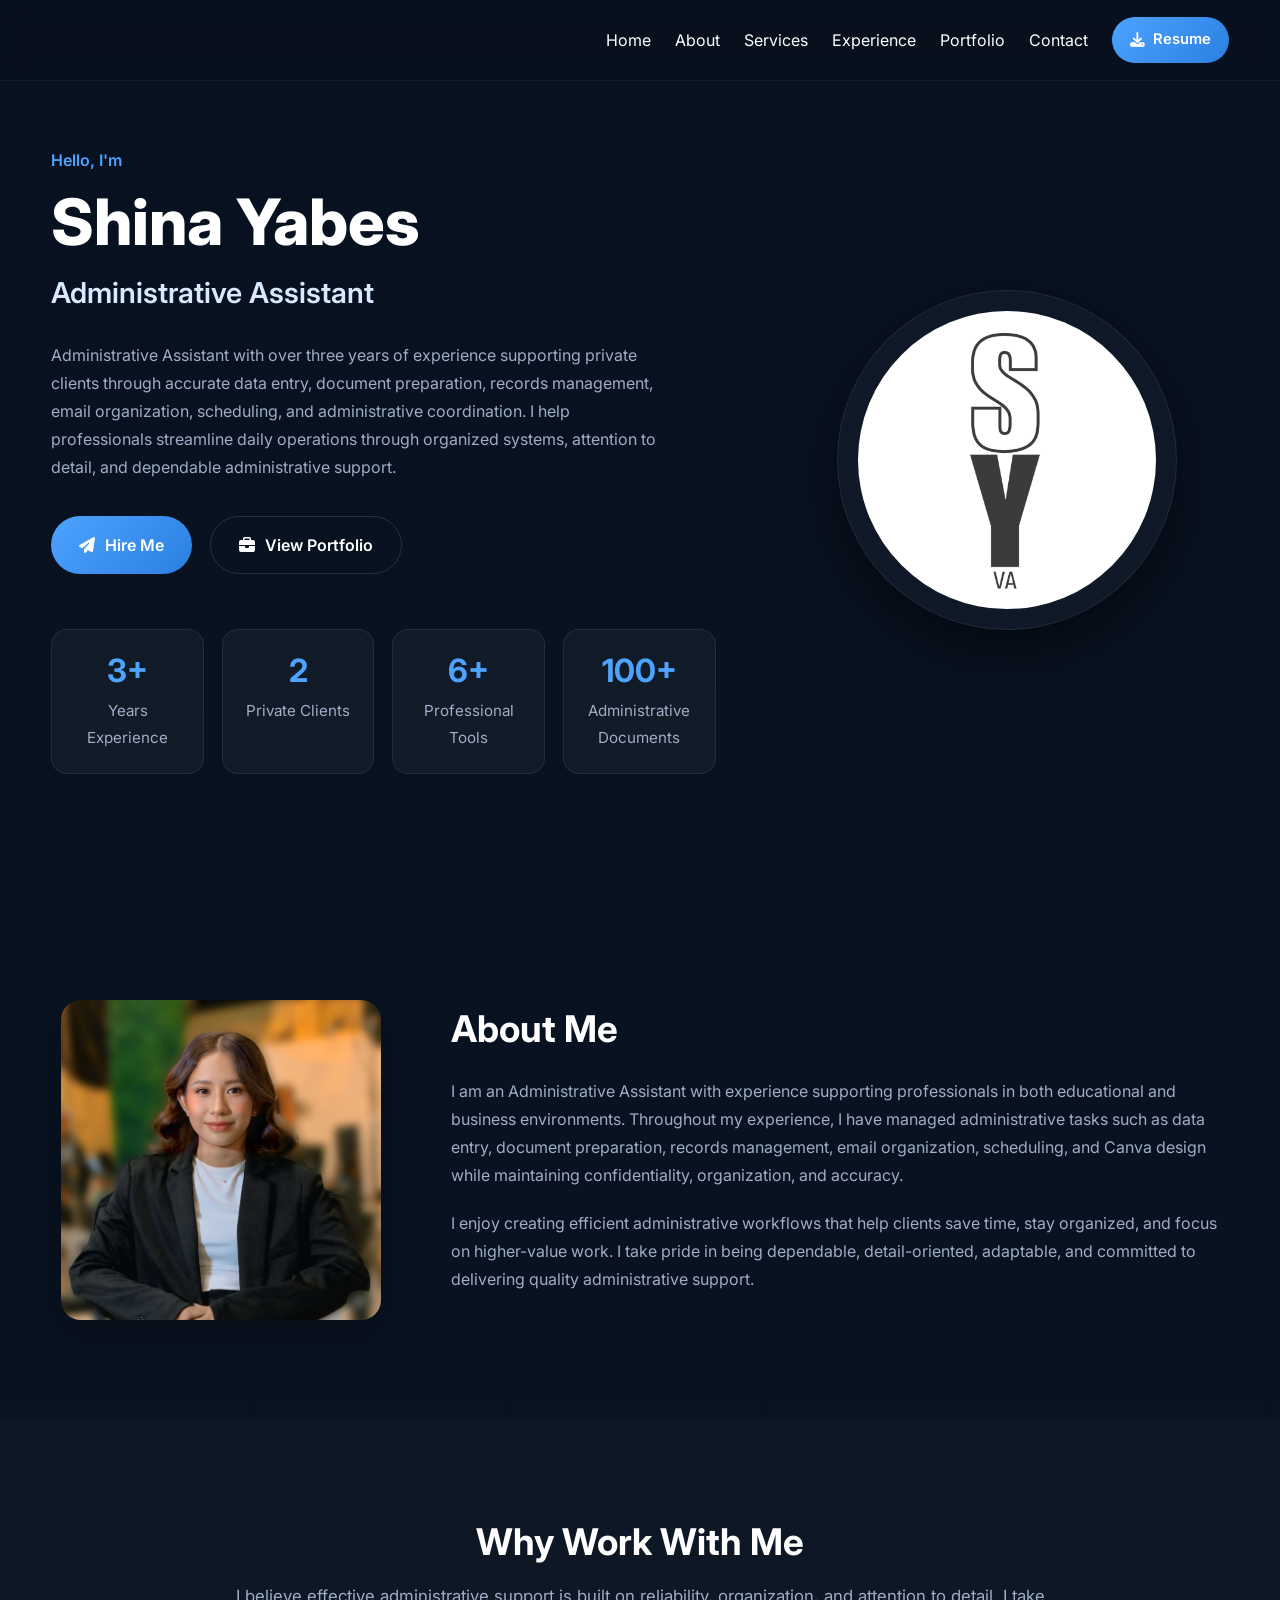
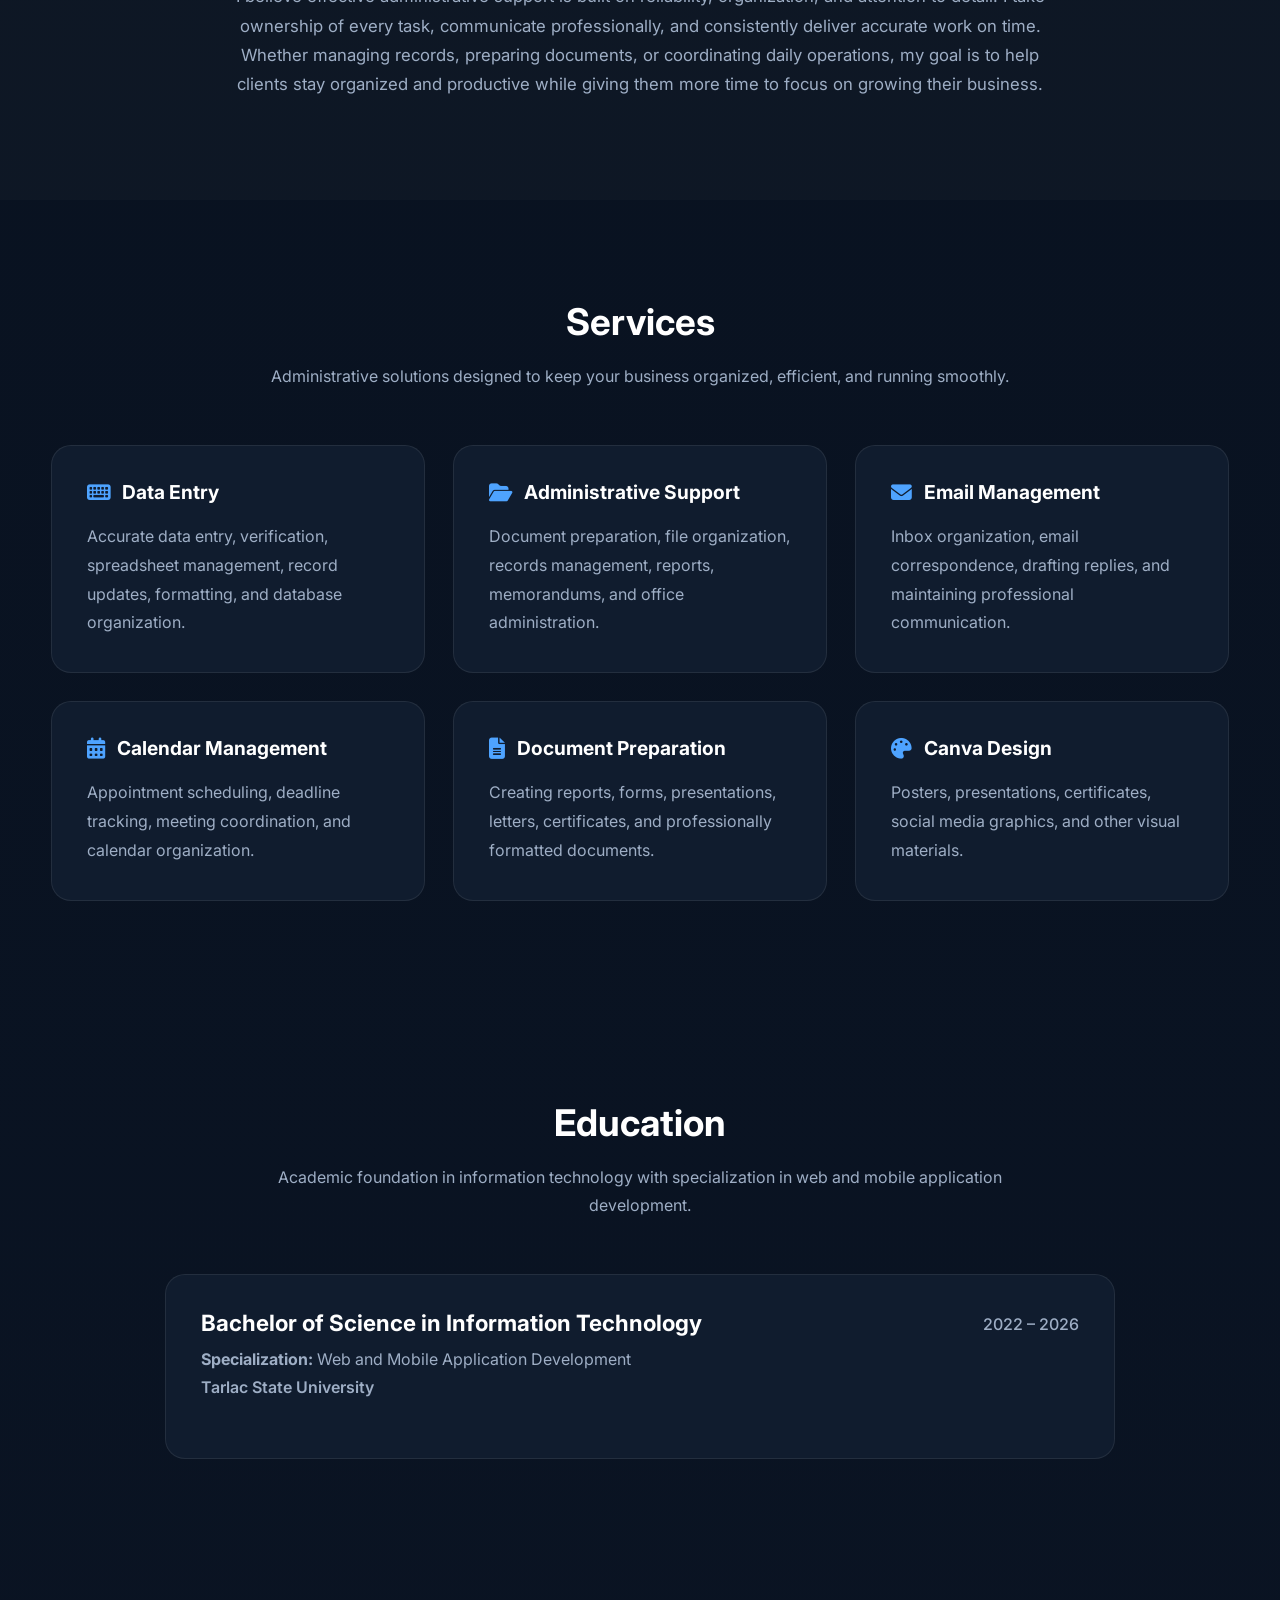
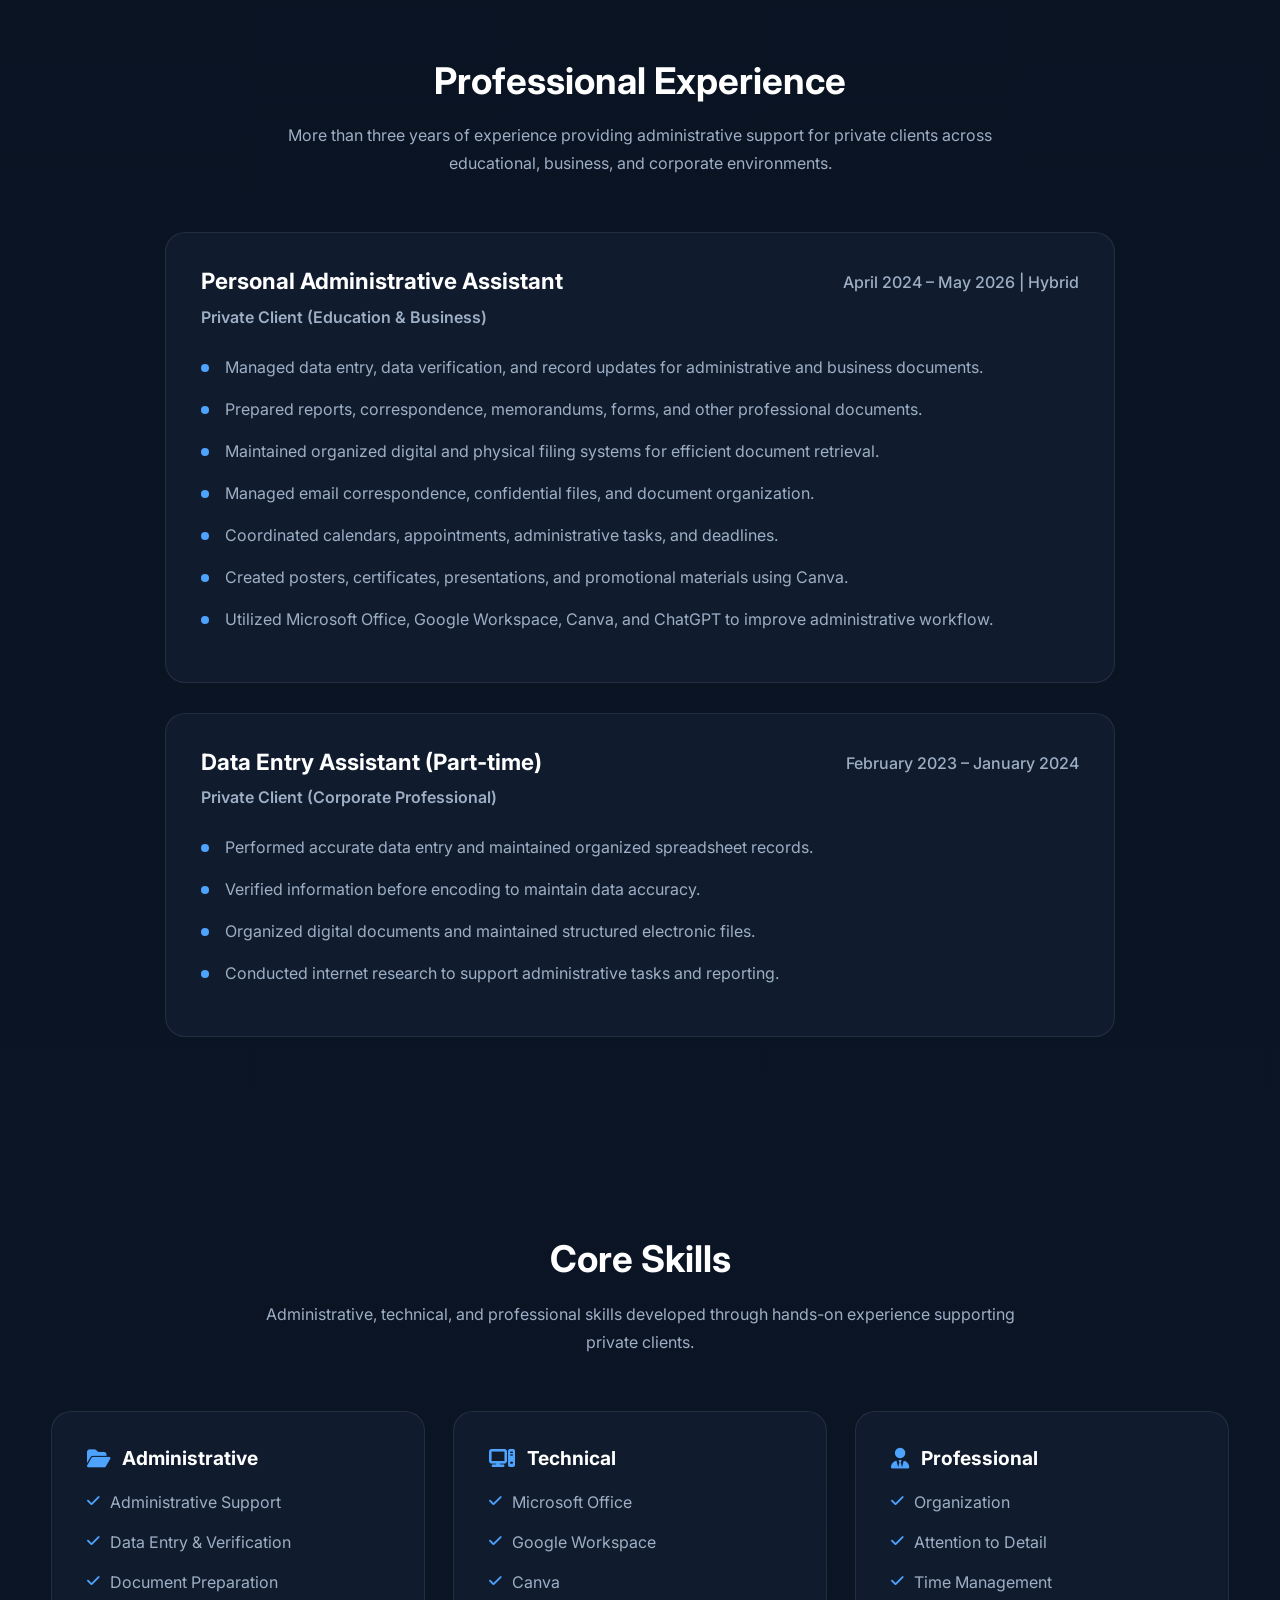
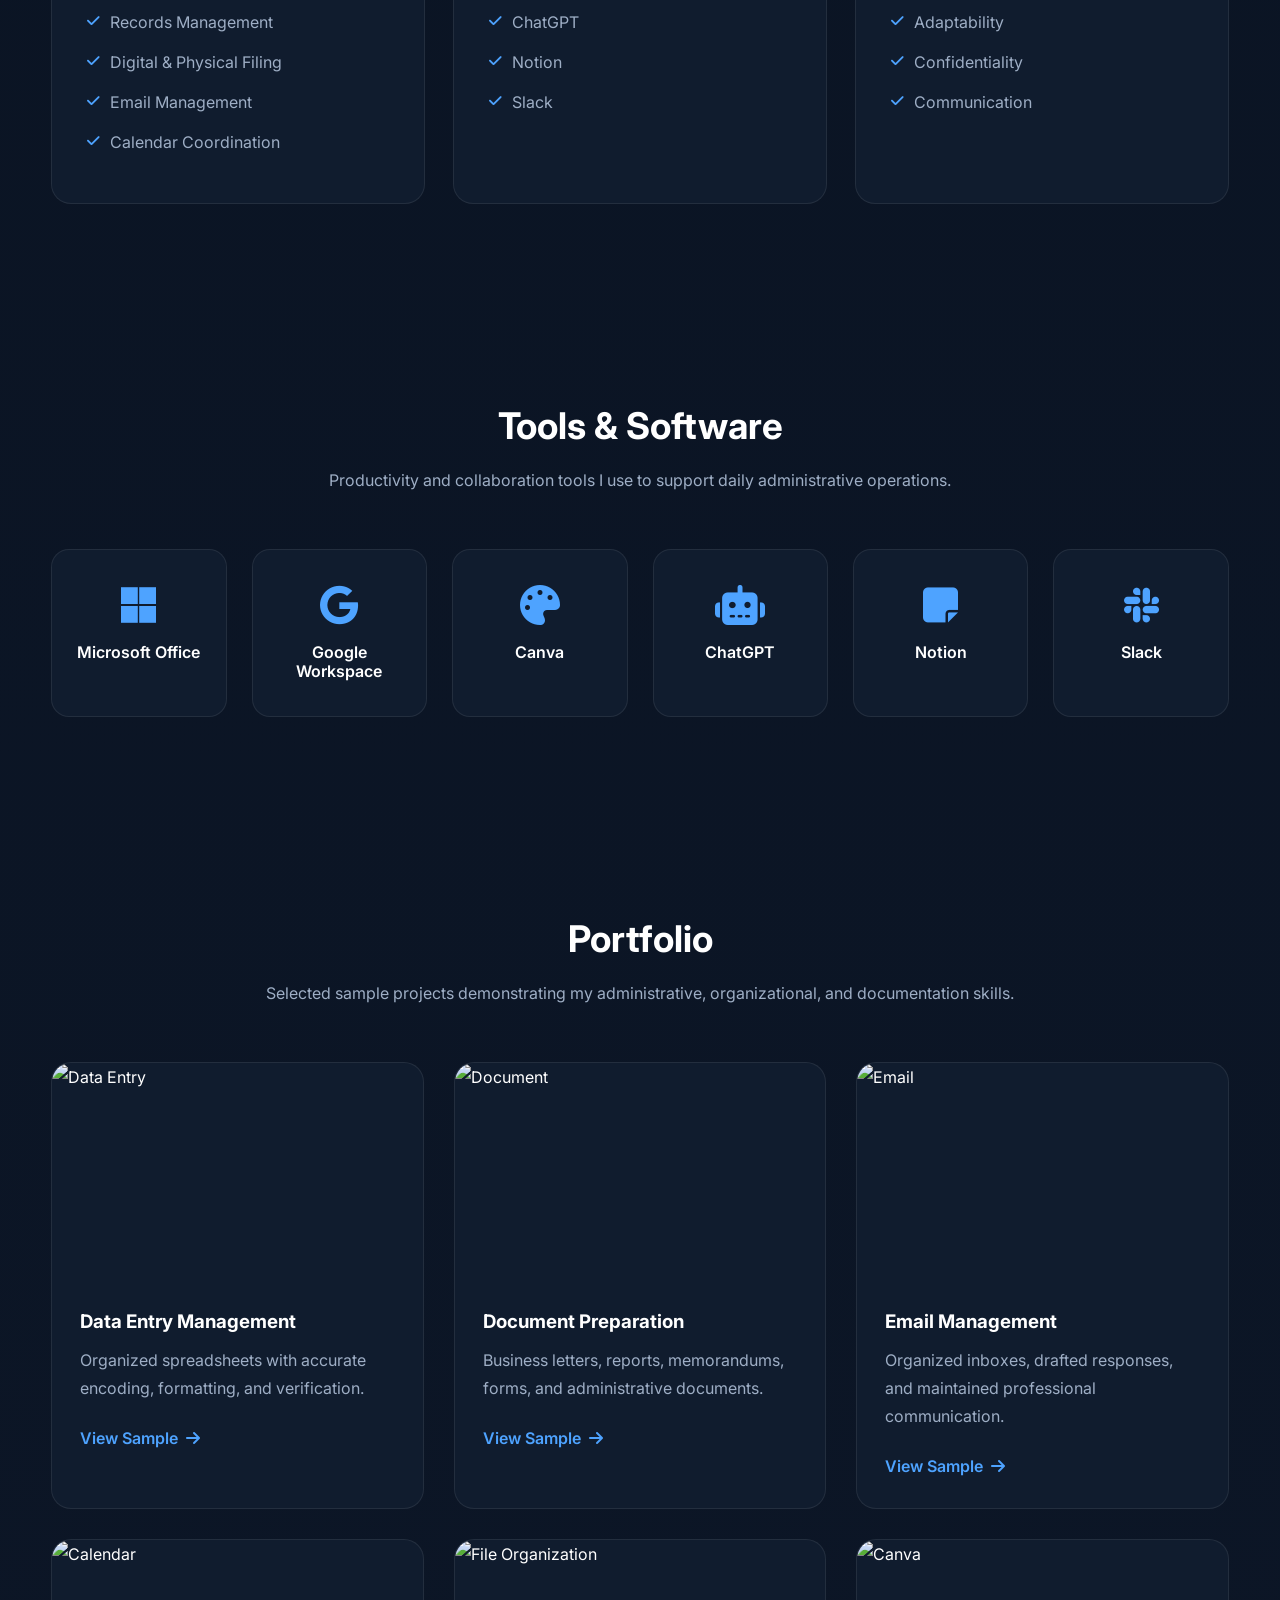
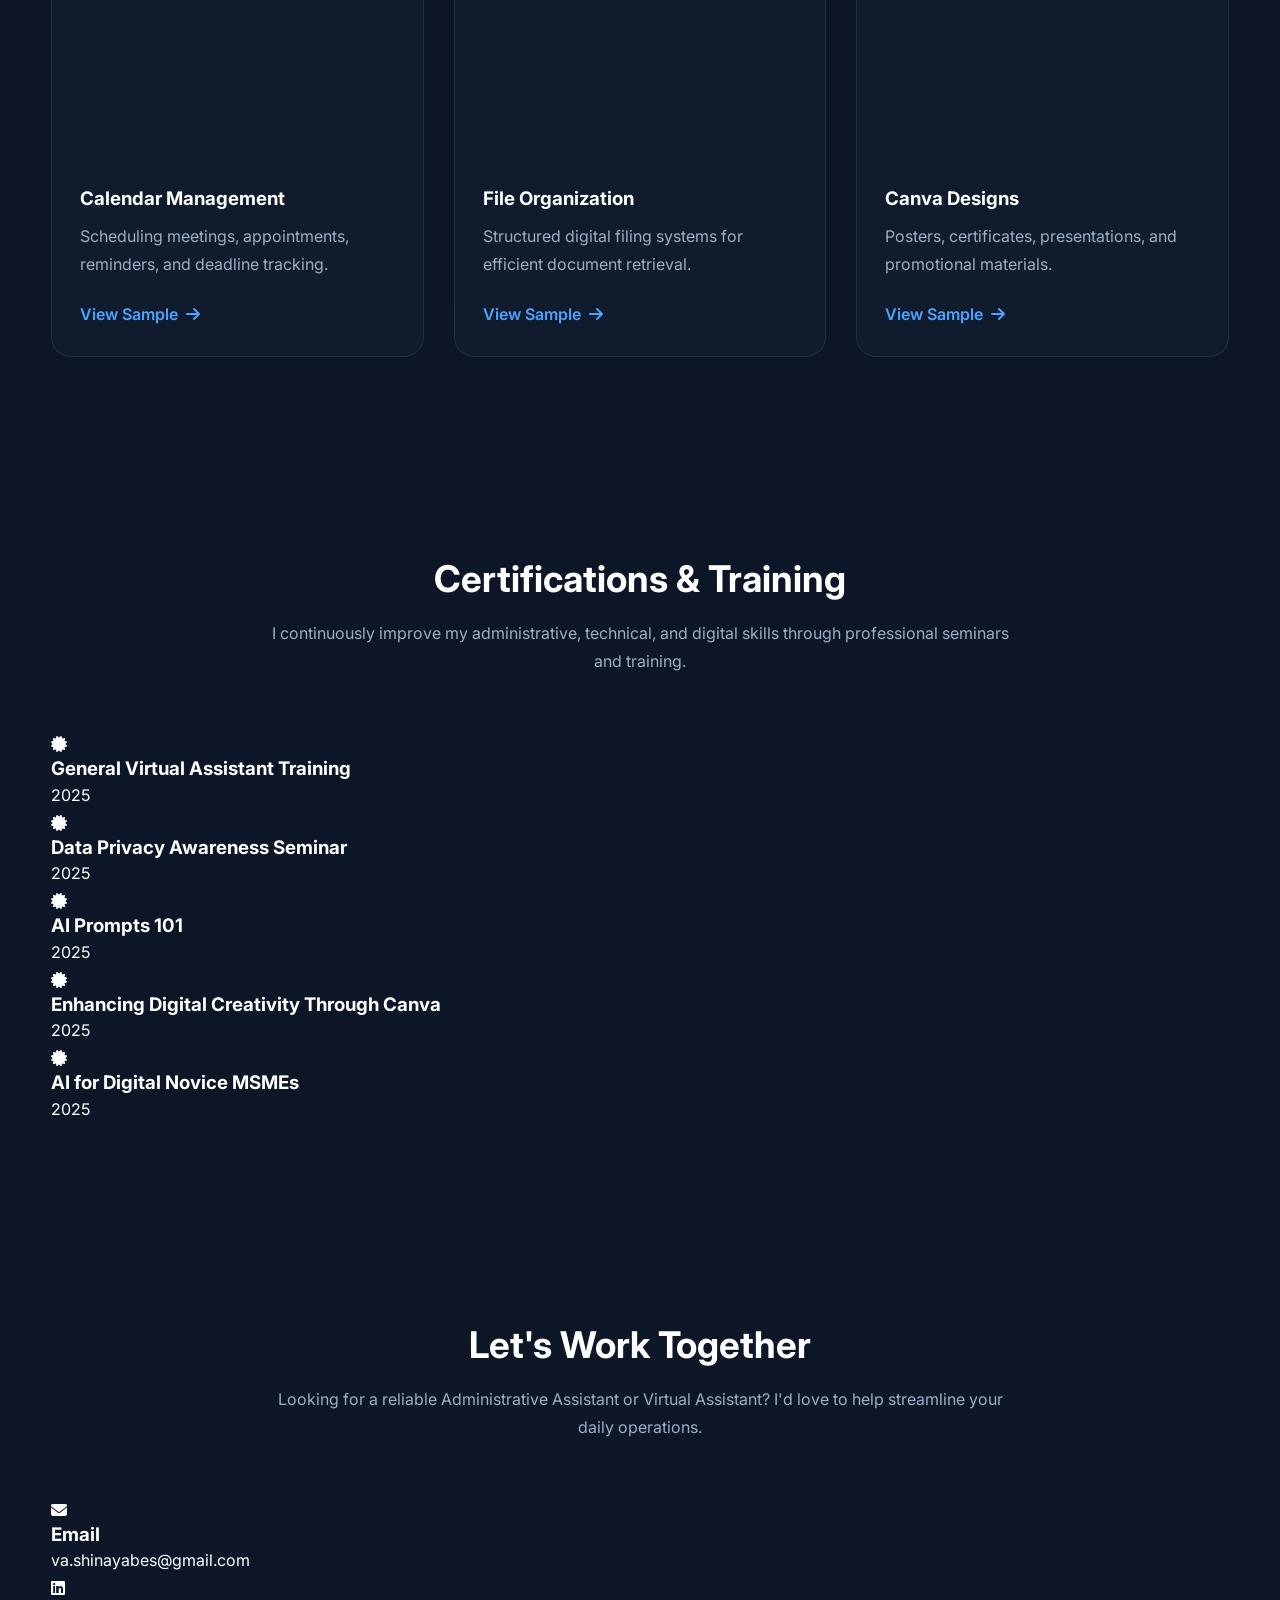
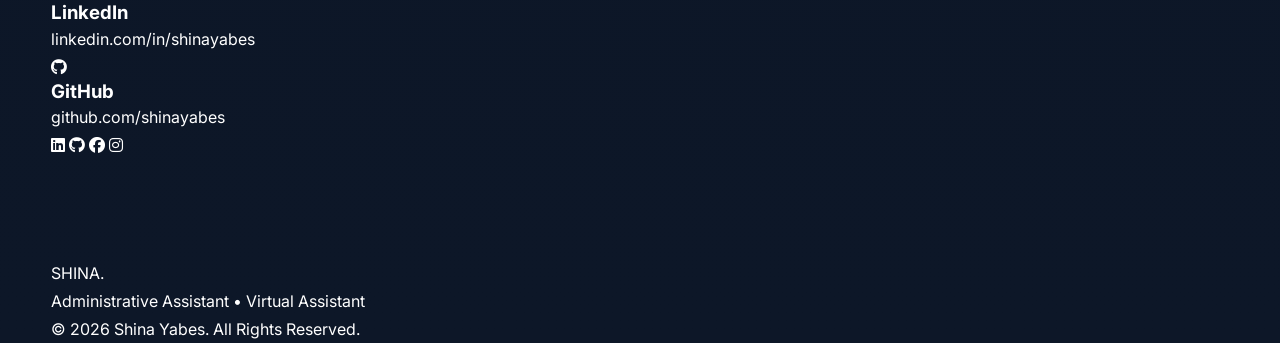
==== commit 87849867: "Update index.html" ====
--- a/index.html
+++ b/index.html
@@ -73,7 +73,6 @@
         <nav>
 
 <div class="logo">
-    SHINA.
 </div>
 
             <div class="nav-links">
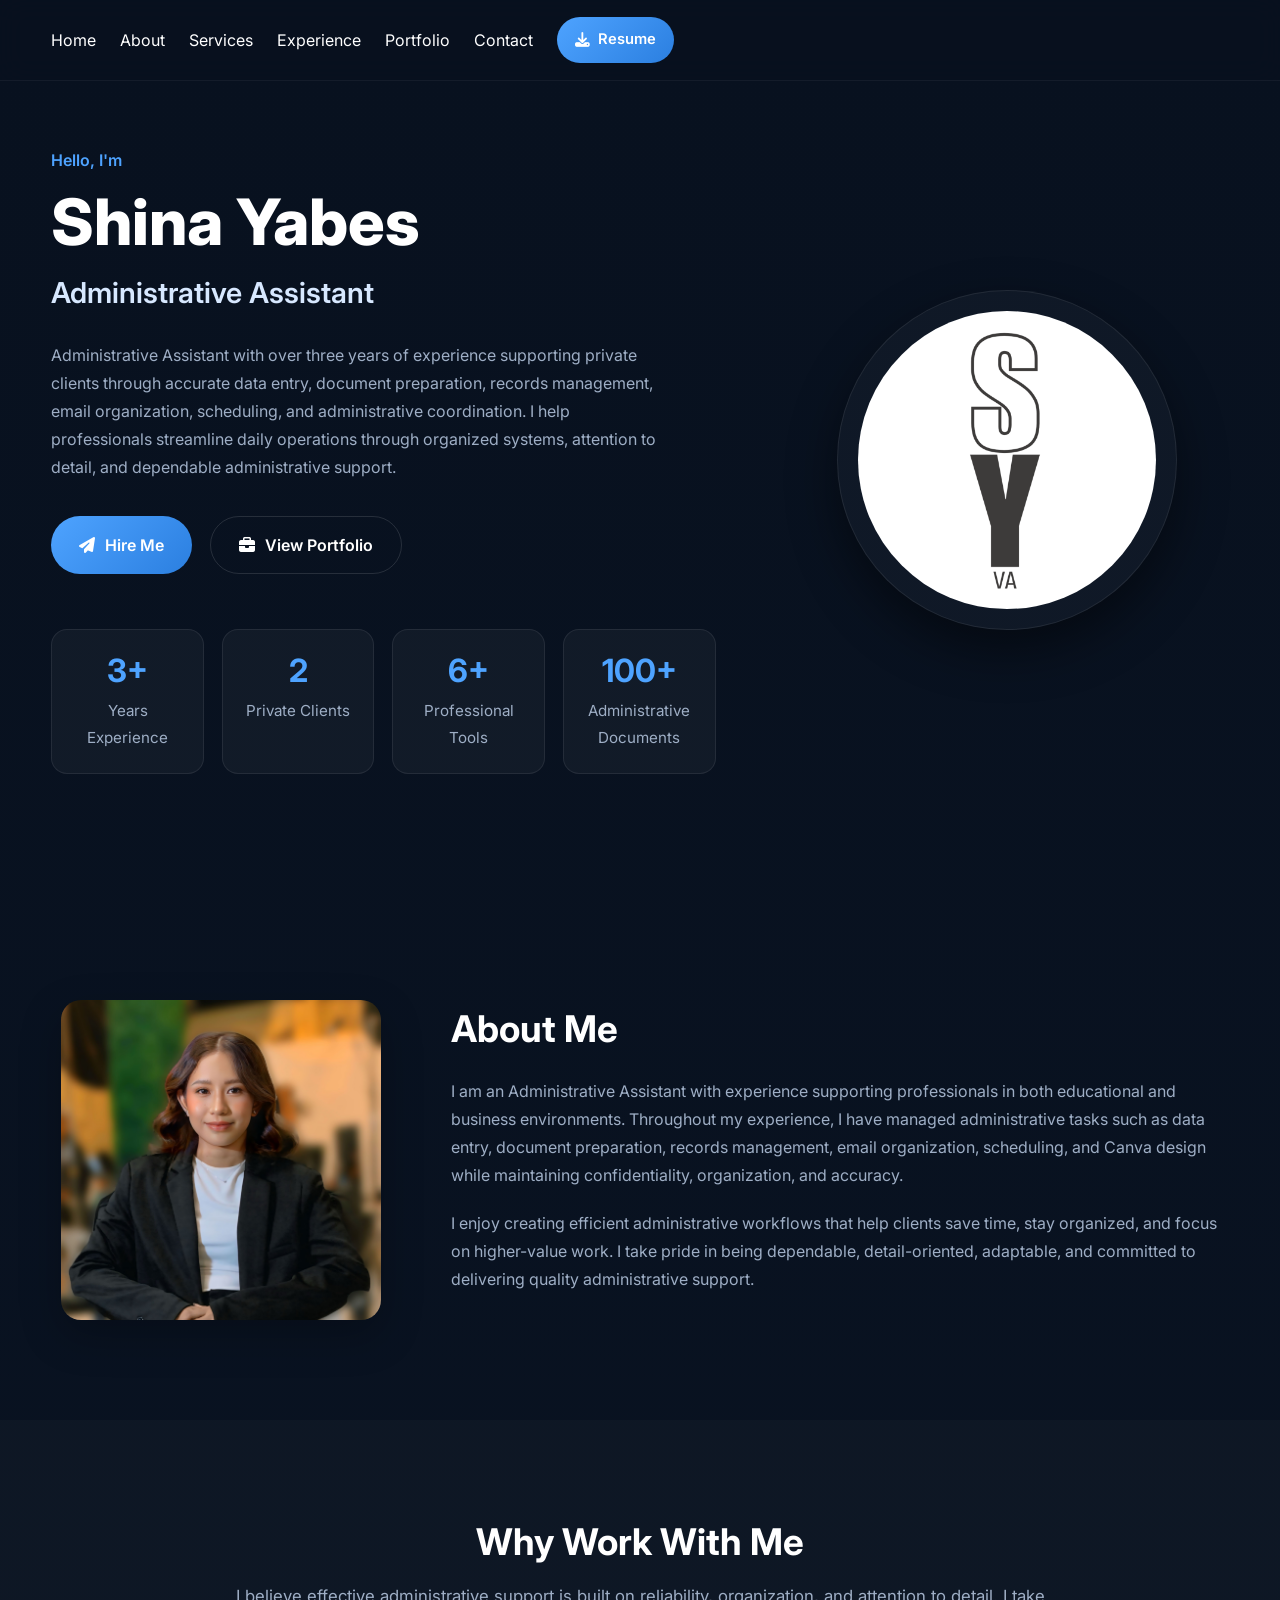
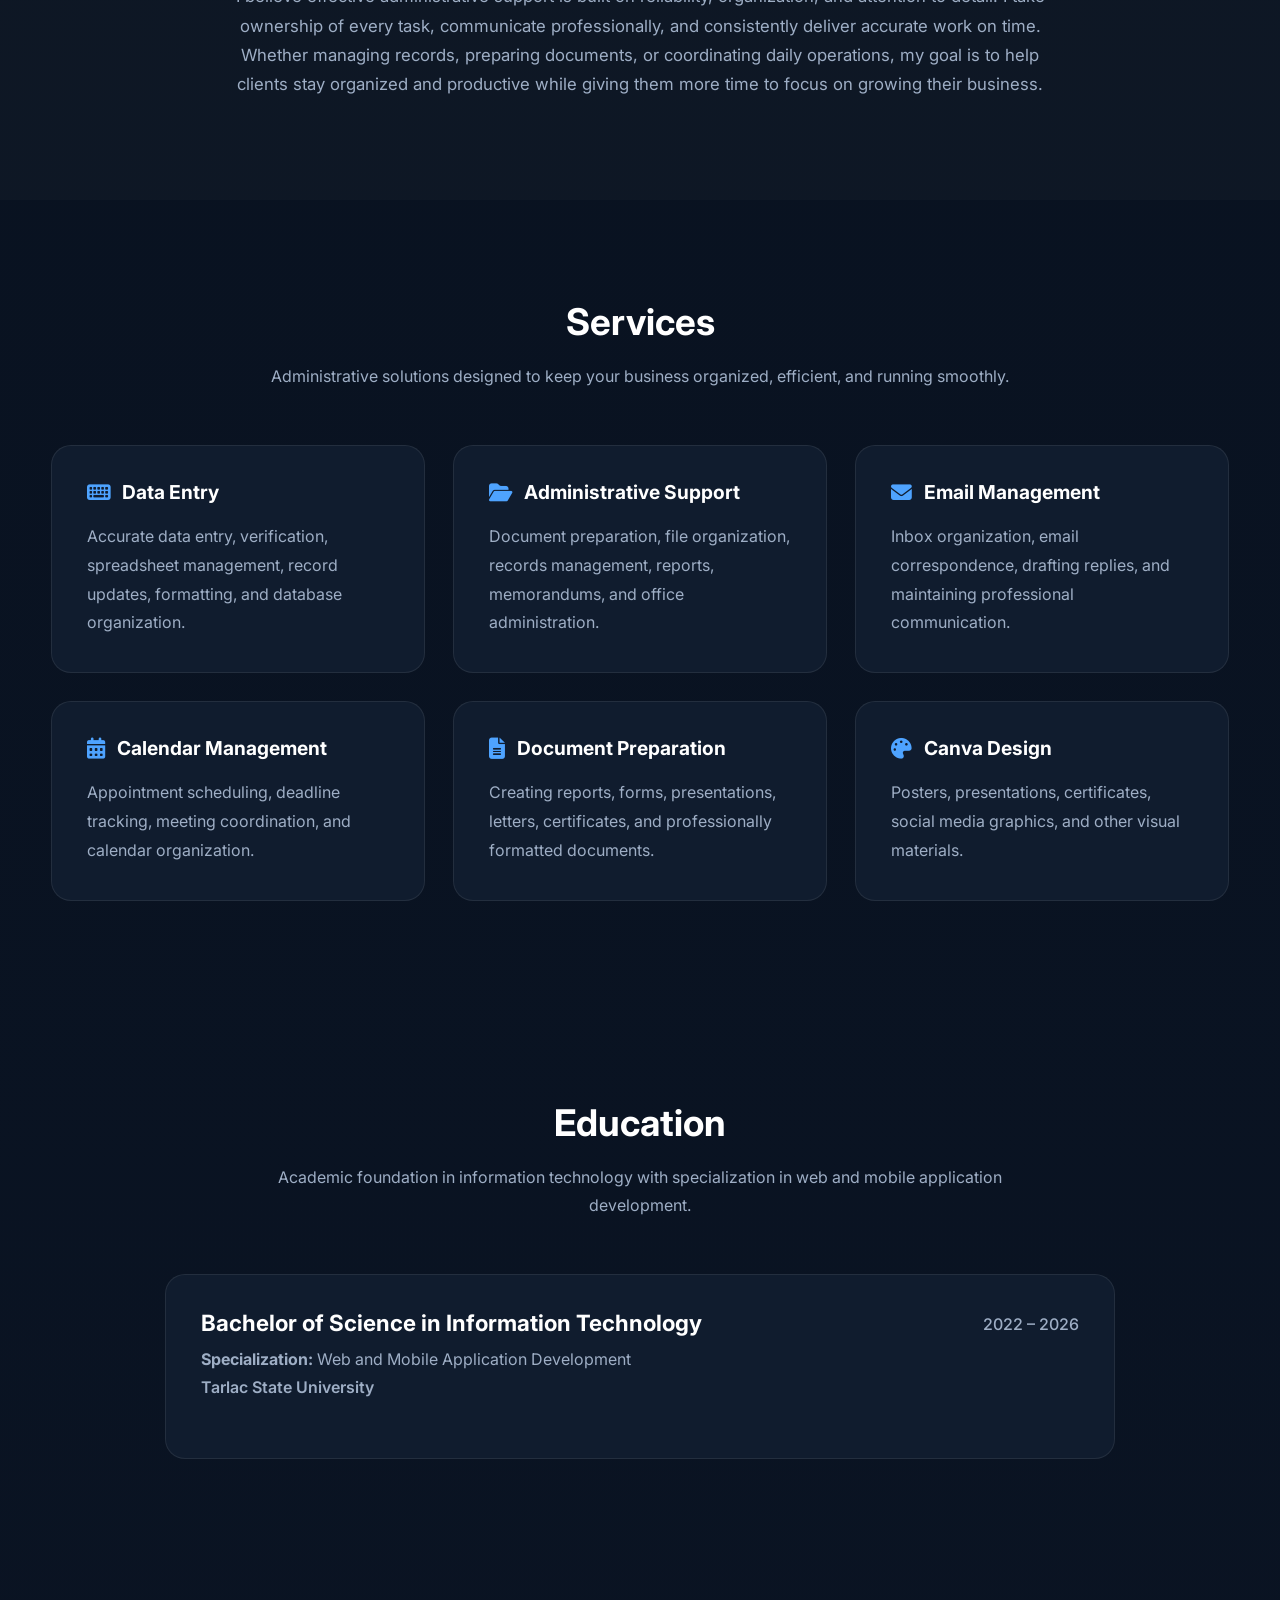
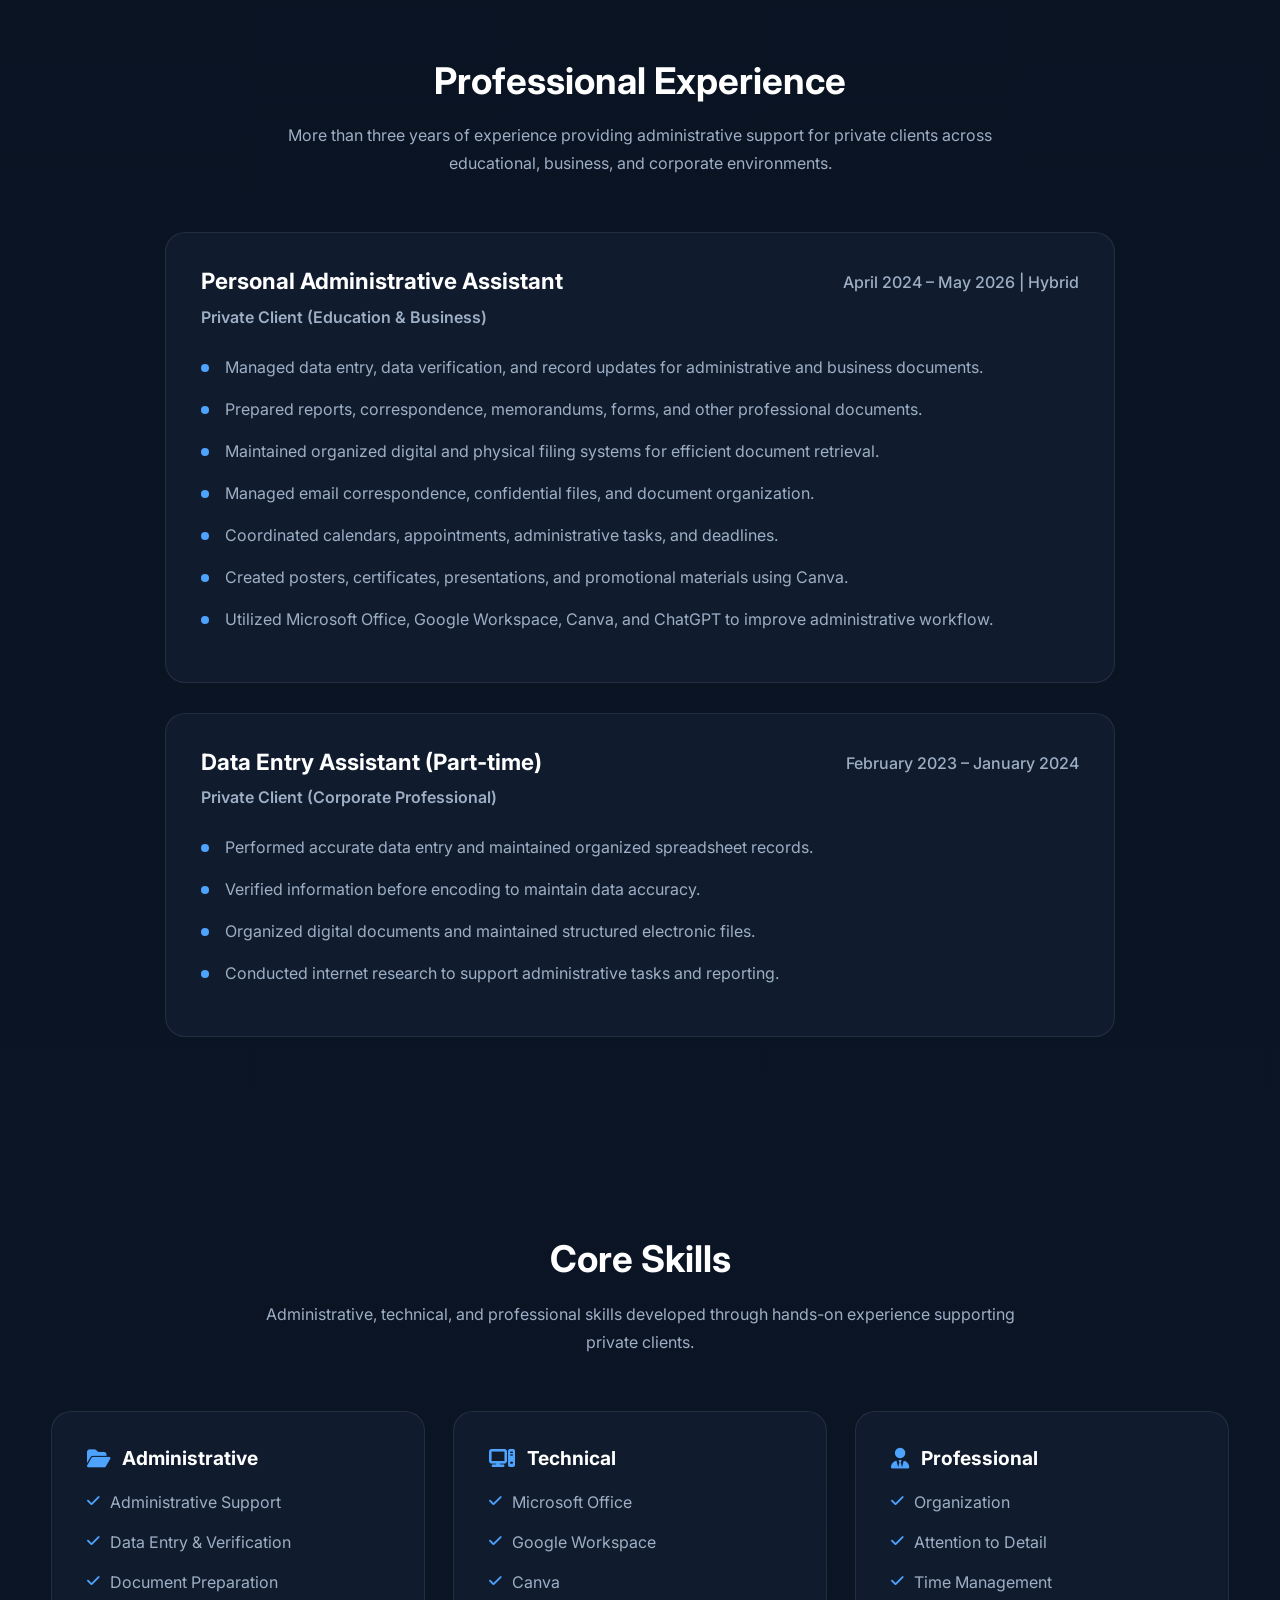
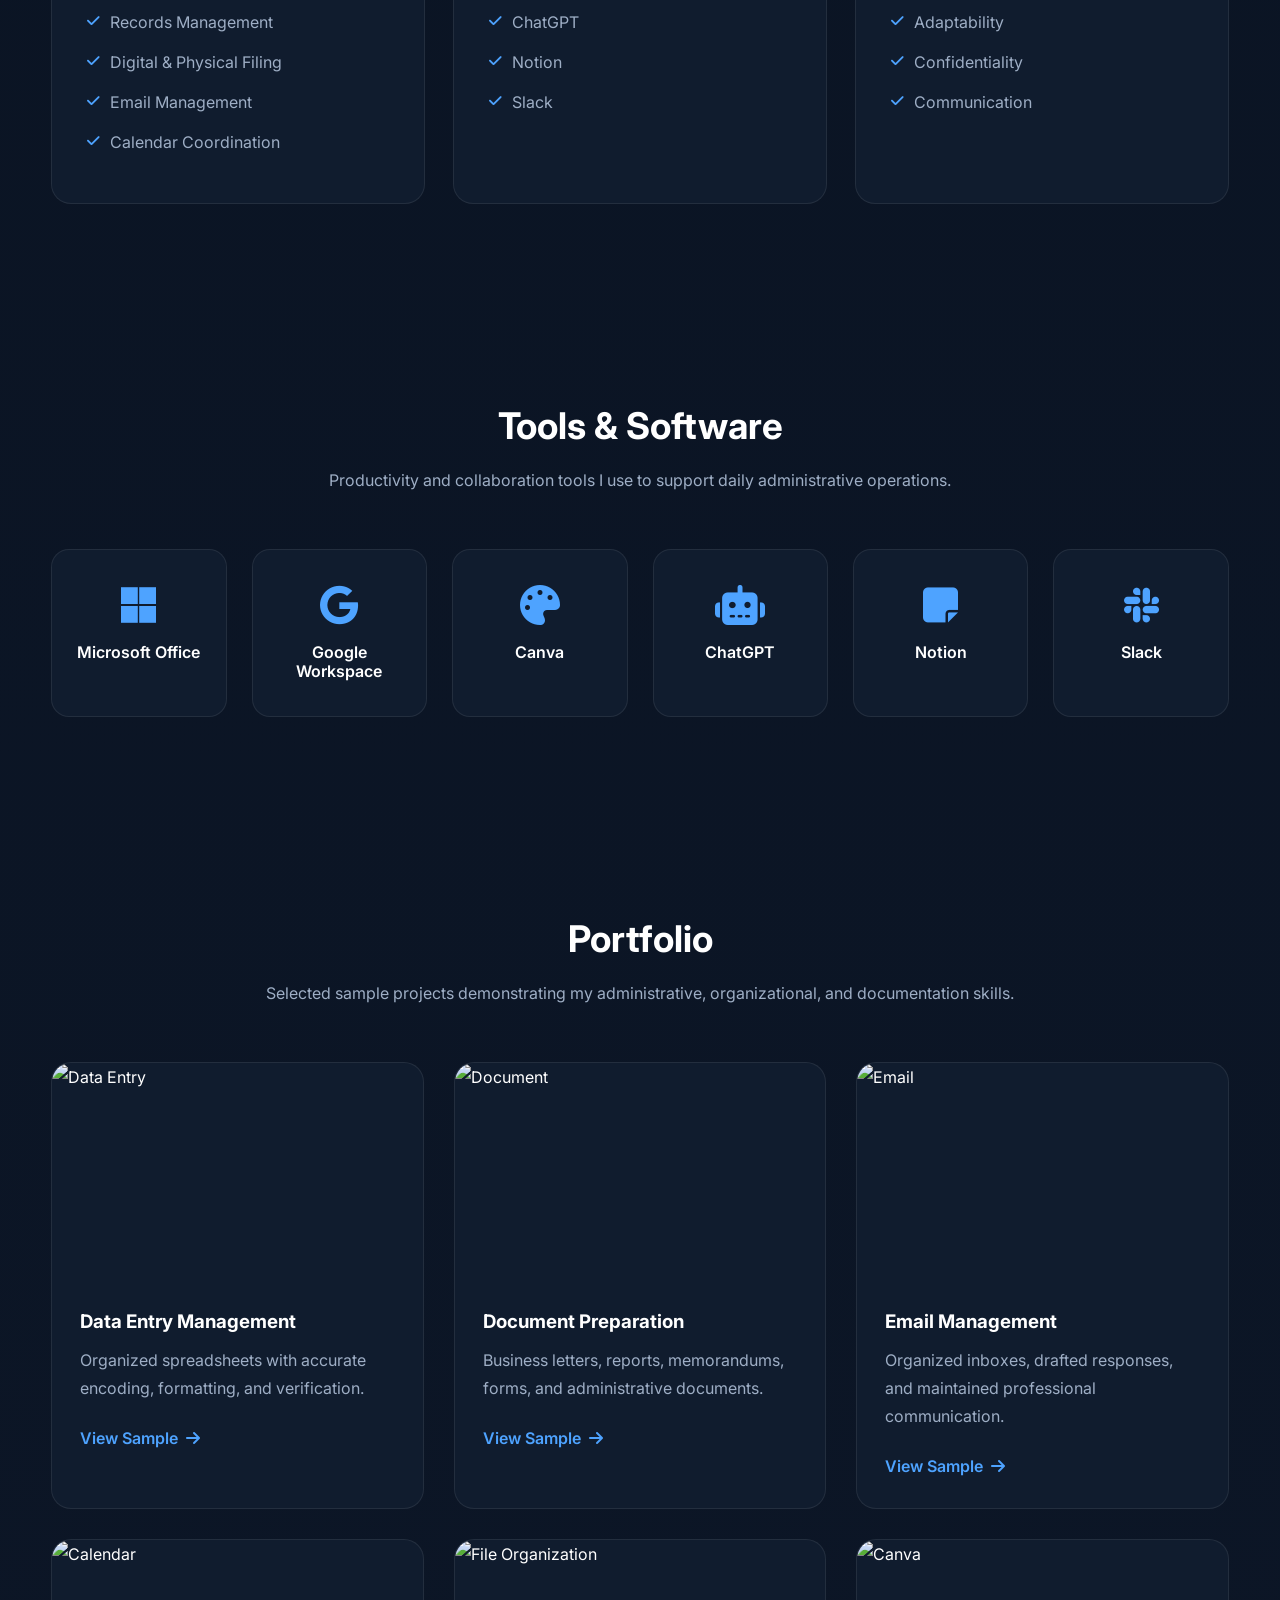
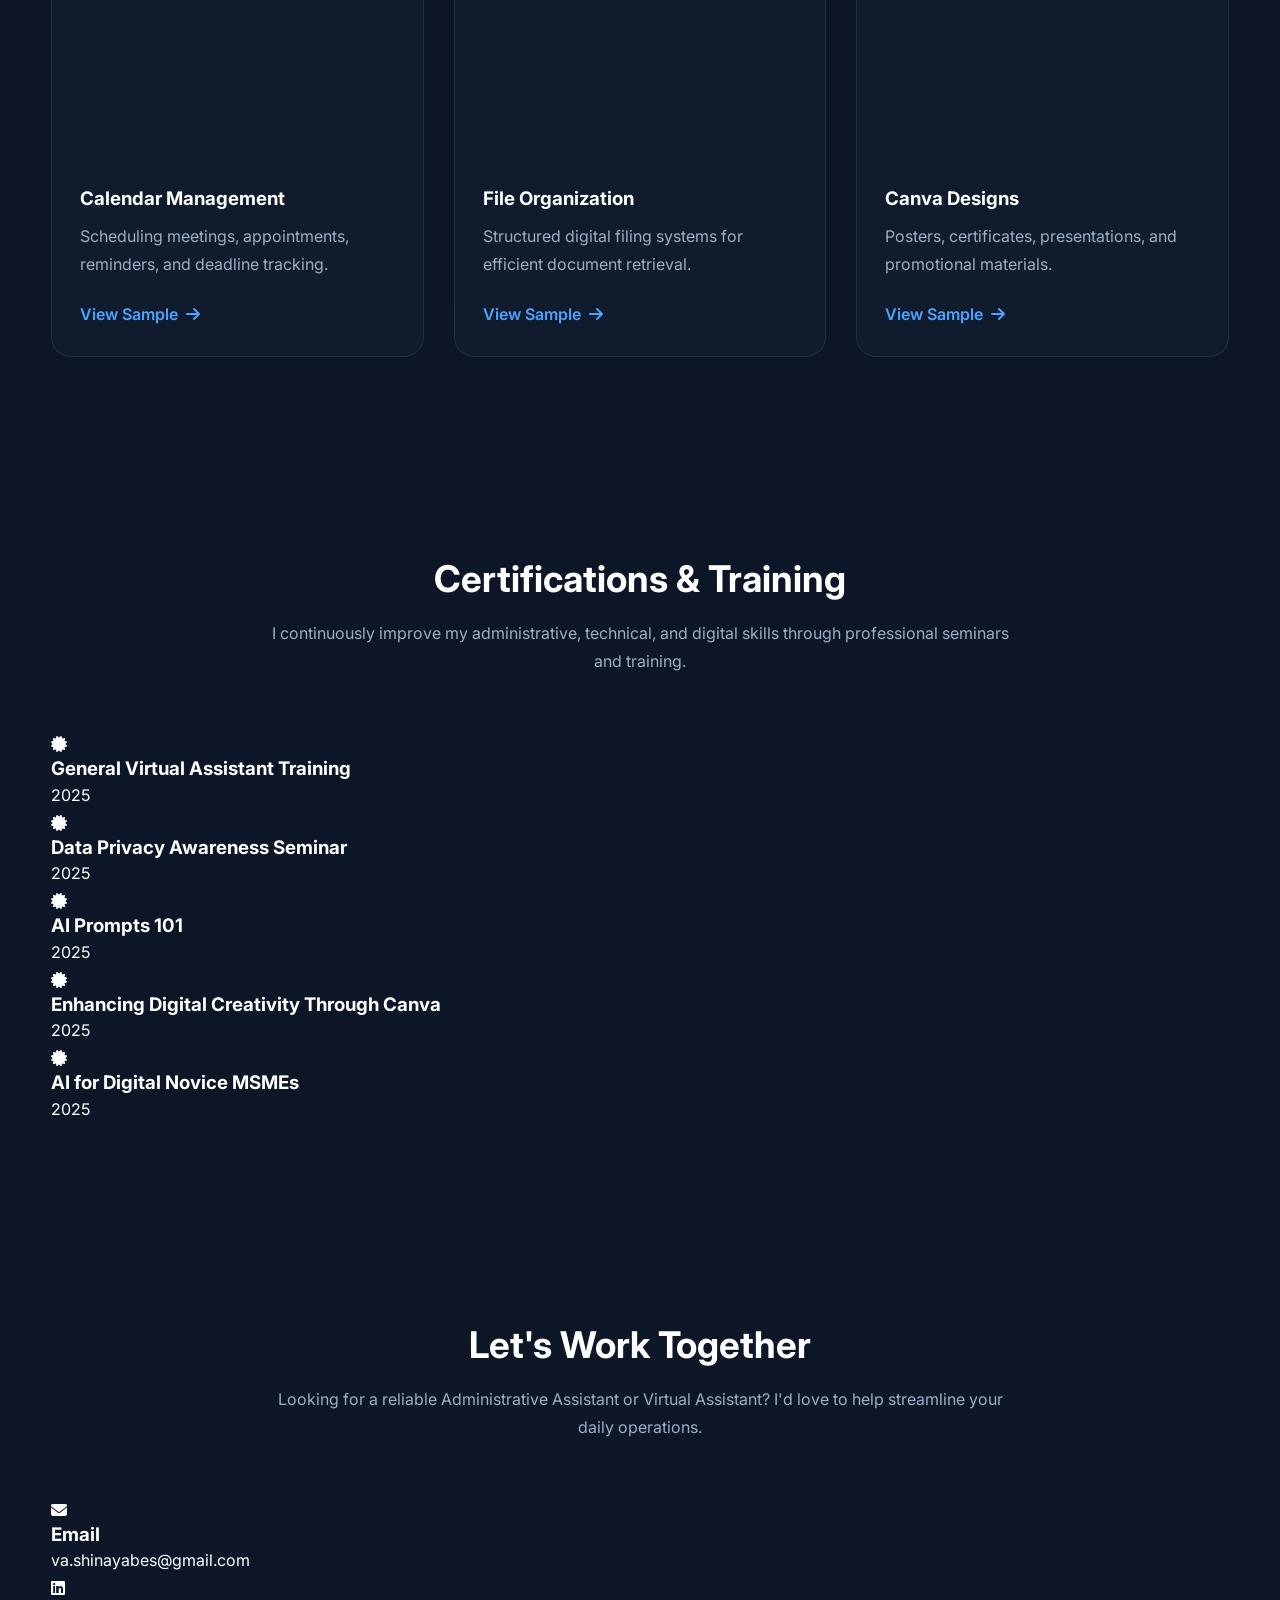
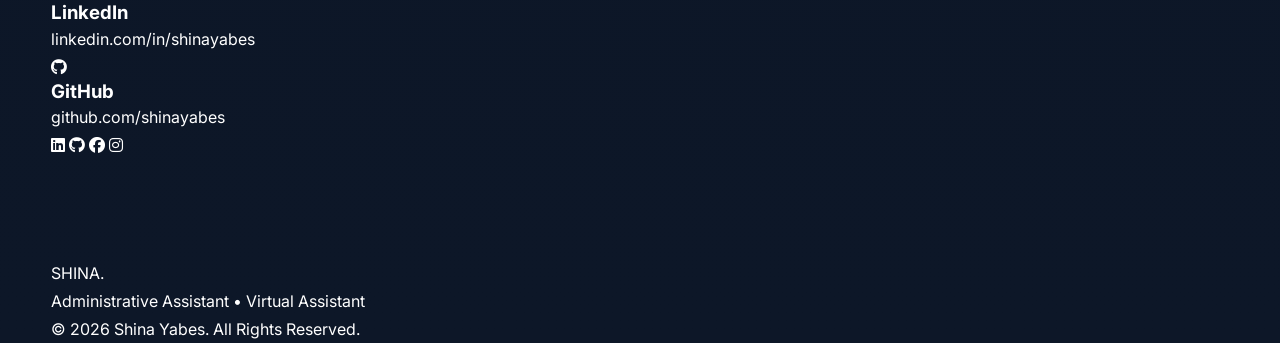
==== commit 3f40a270: "Update index.html" ====
--- a/index.html
+++ b/index.html
@@ -71,9 +71,6 @@
     <header>
 
         <nav>
-
-<div class="logo">
-</div>
 
             <div class="nav-links">
 
